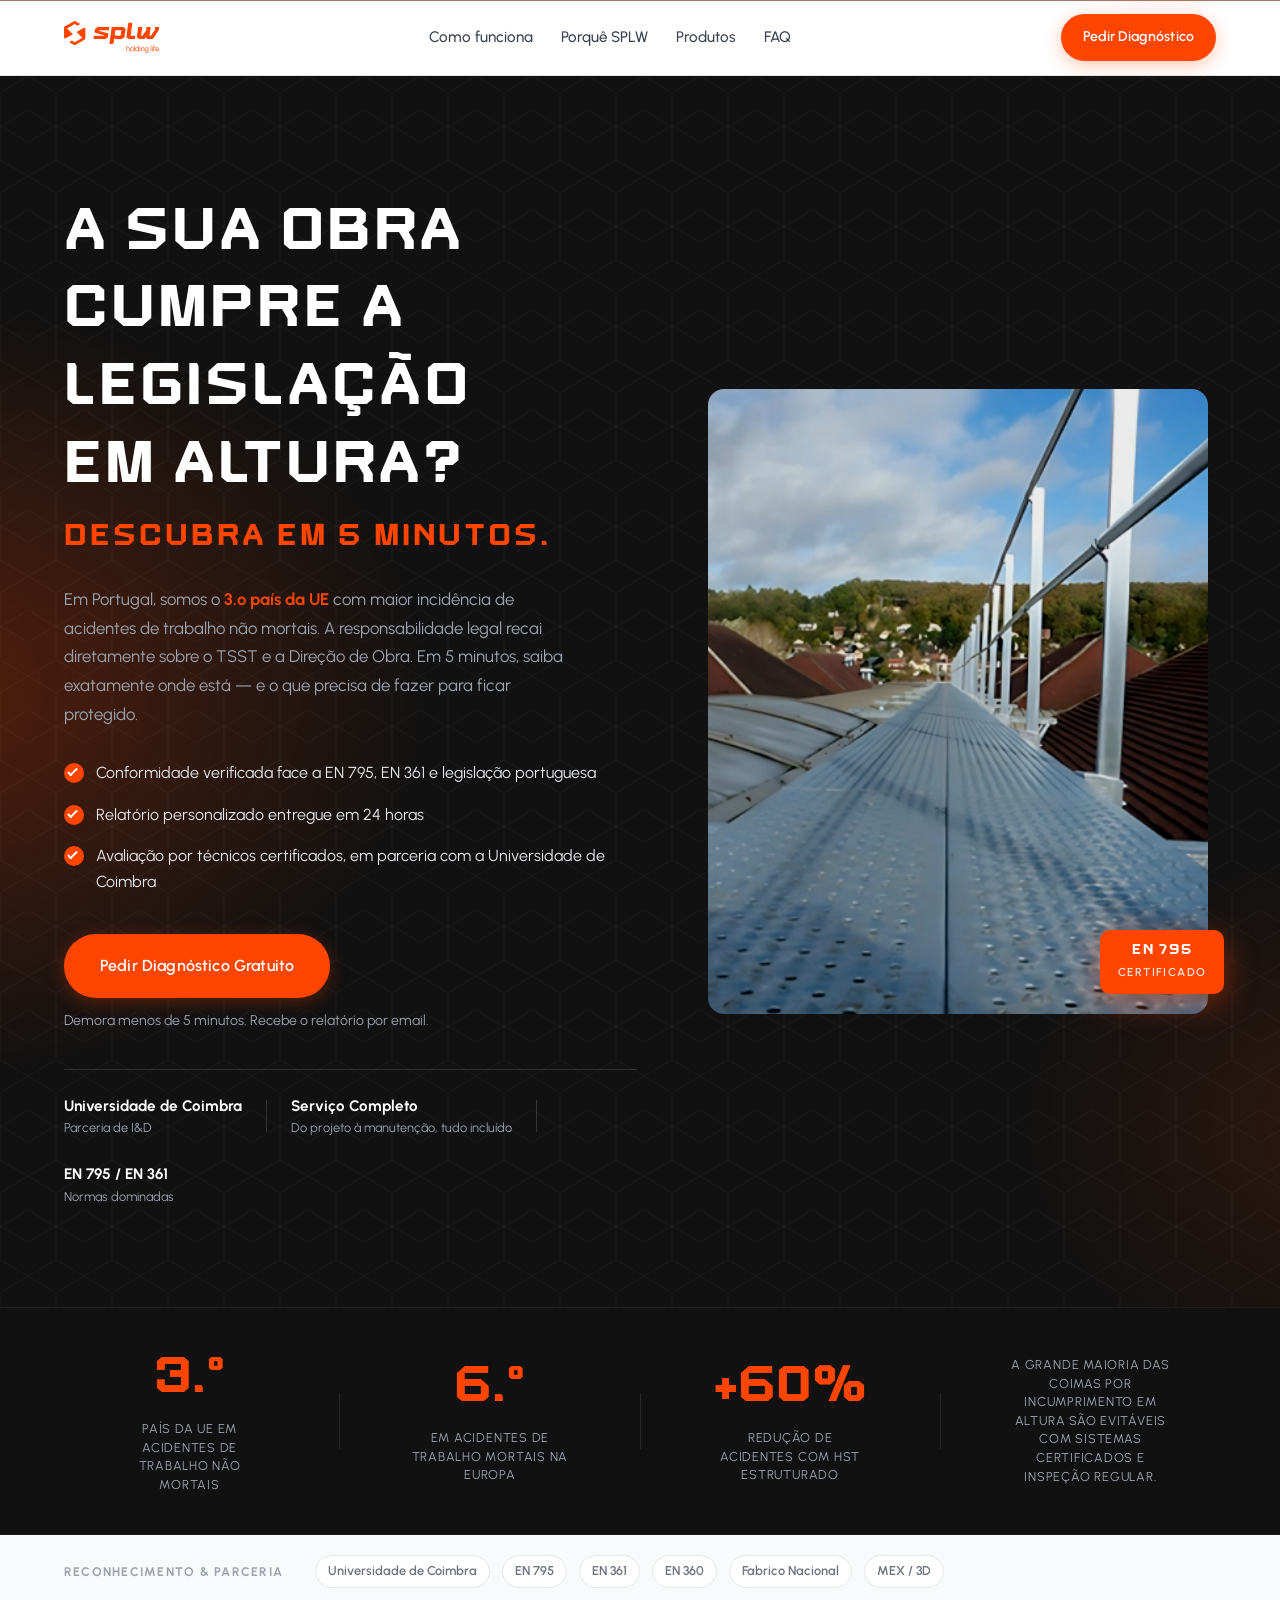
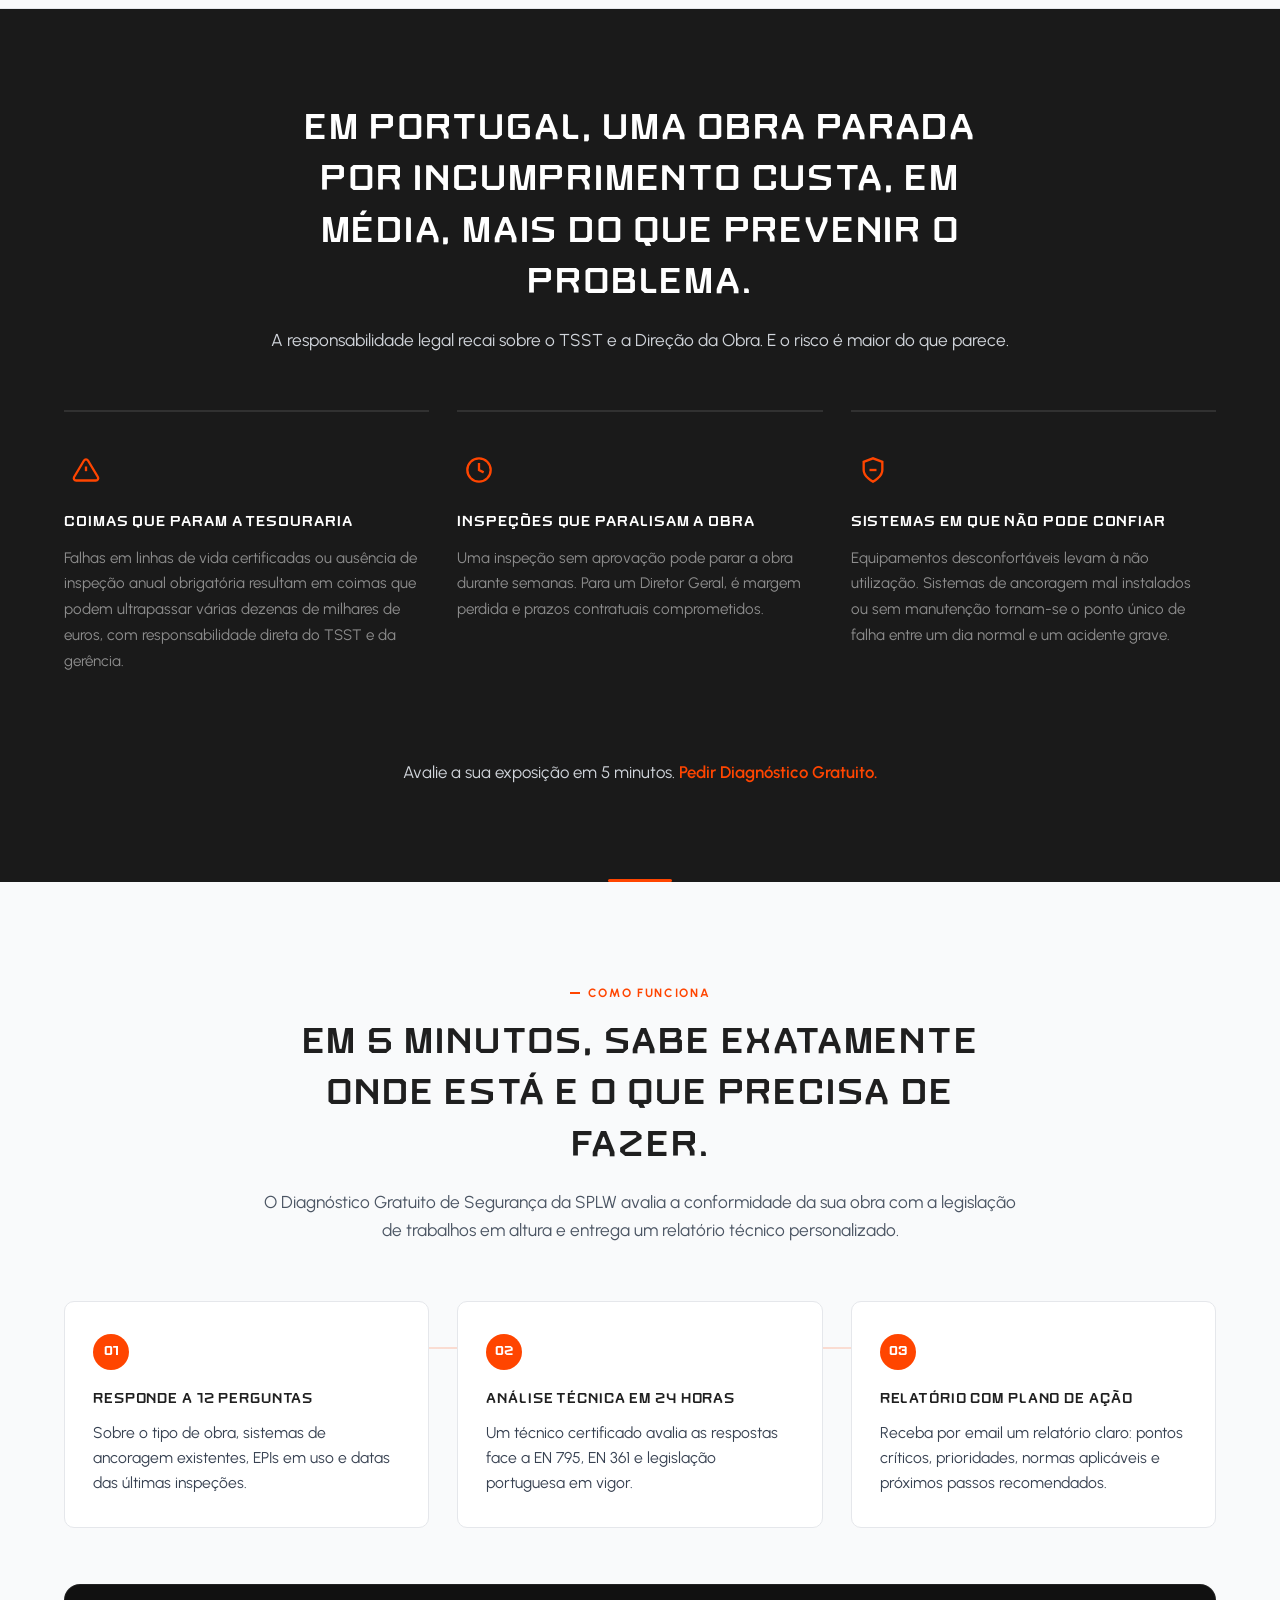
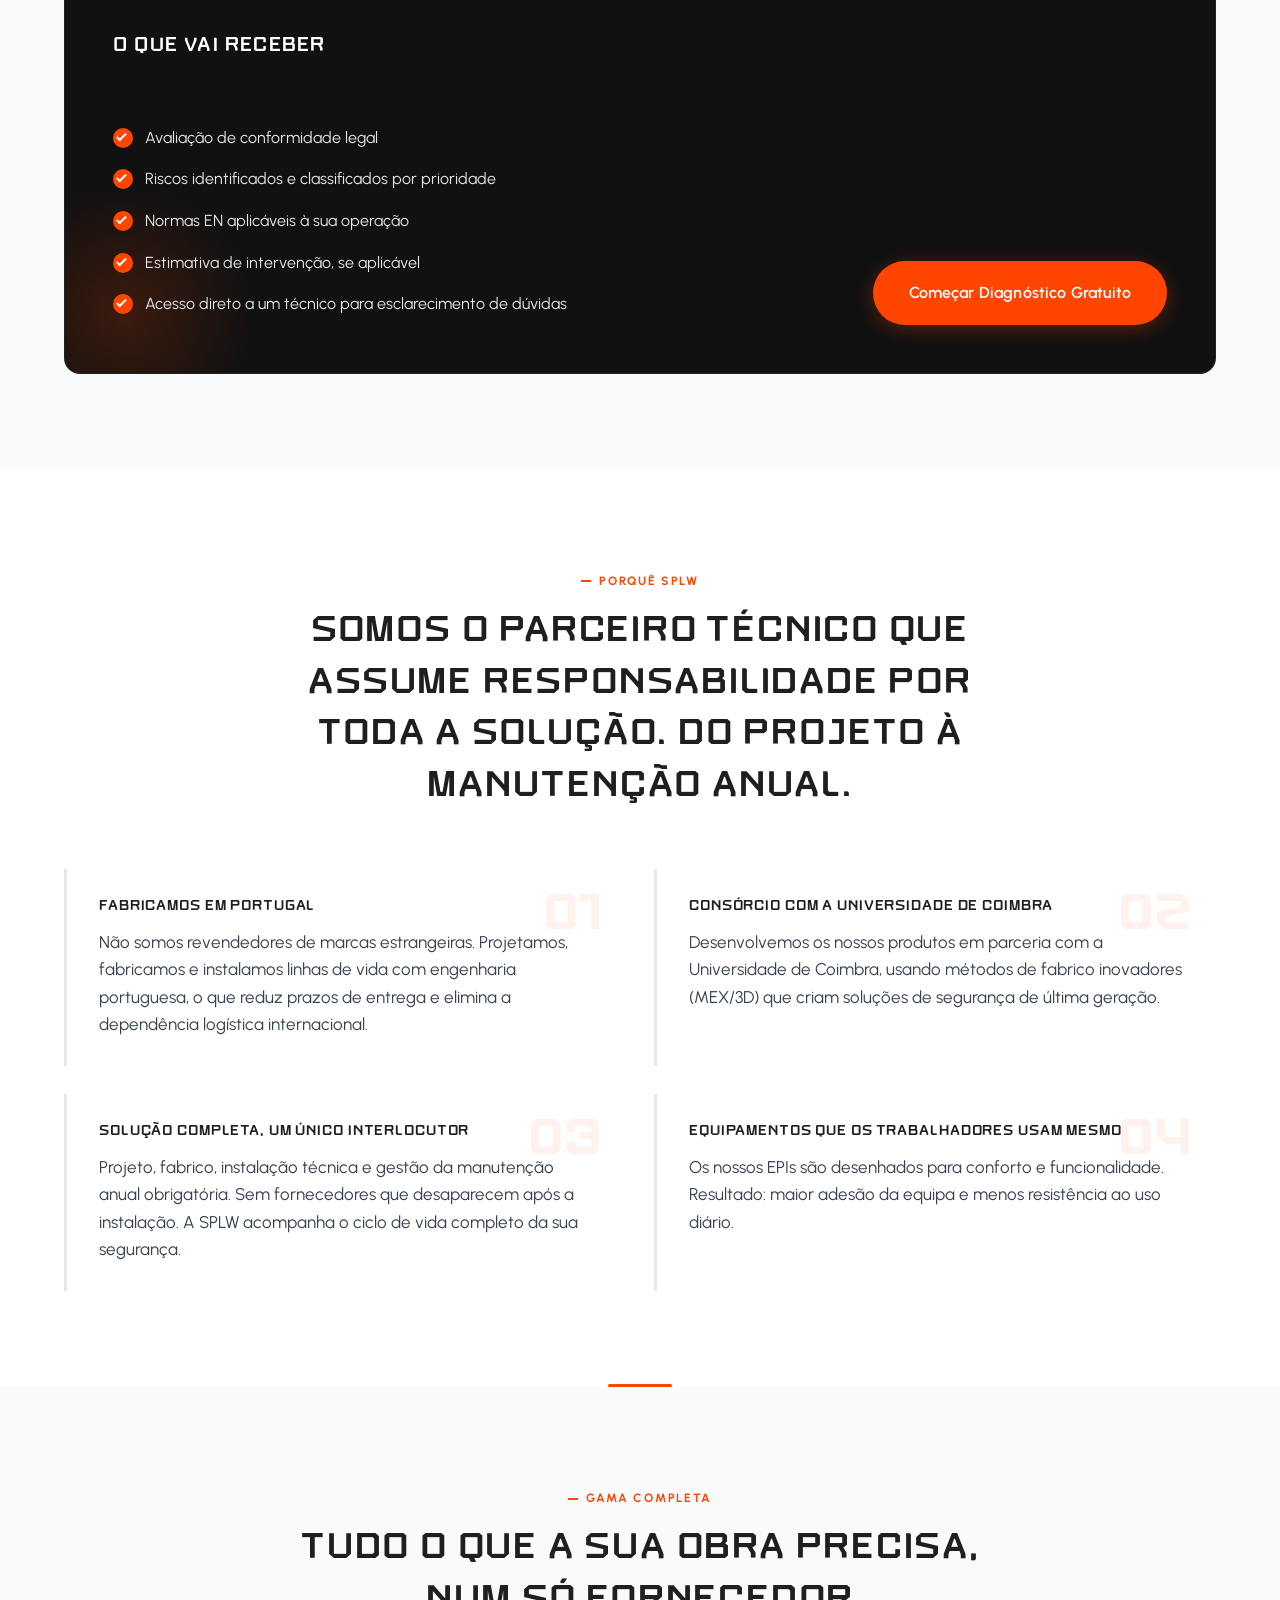
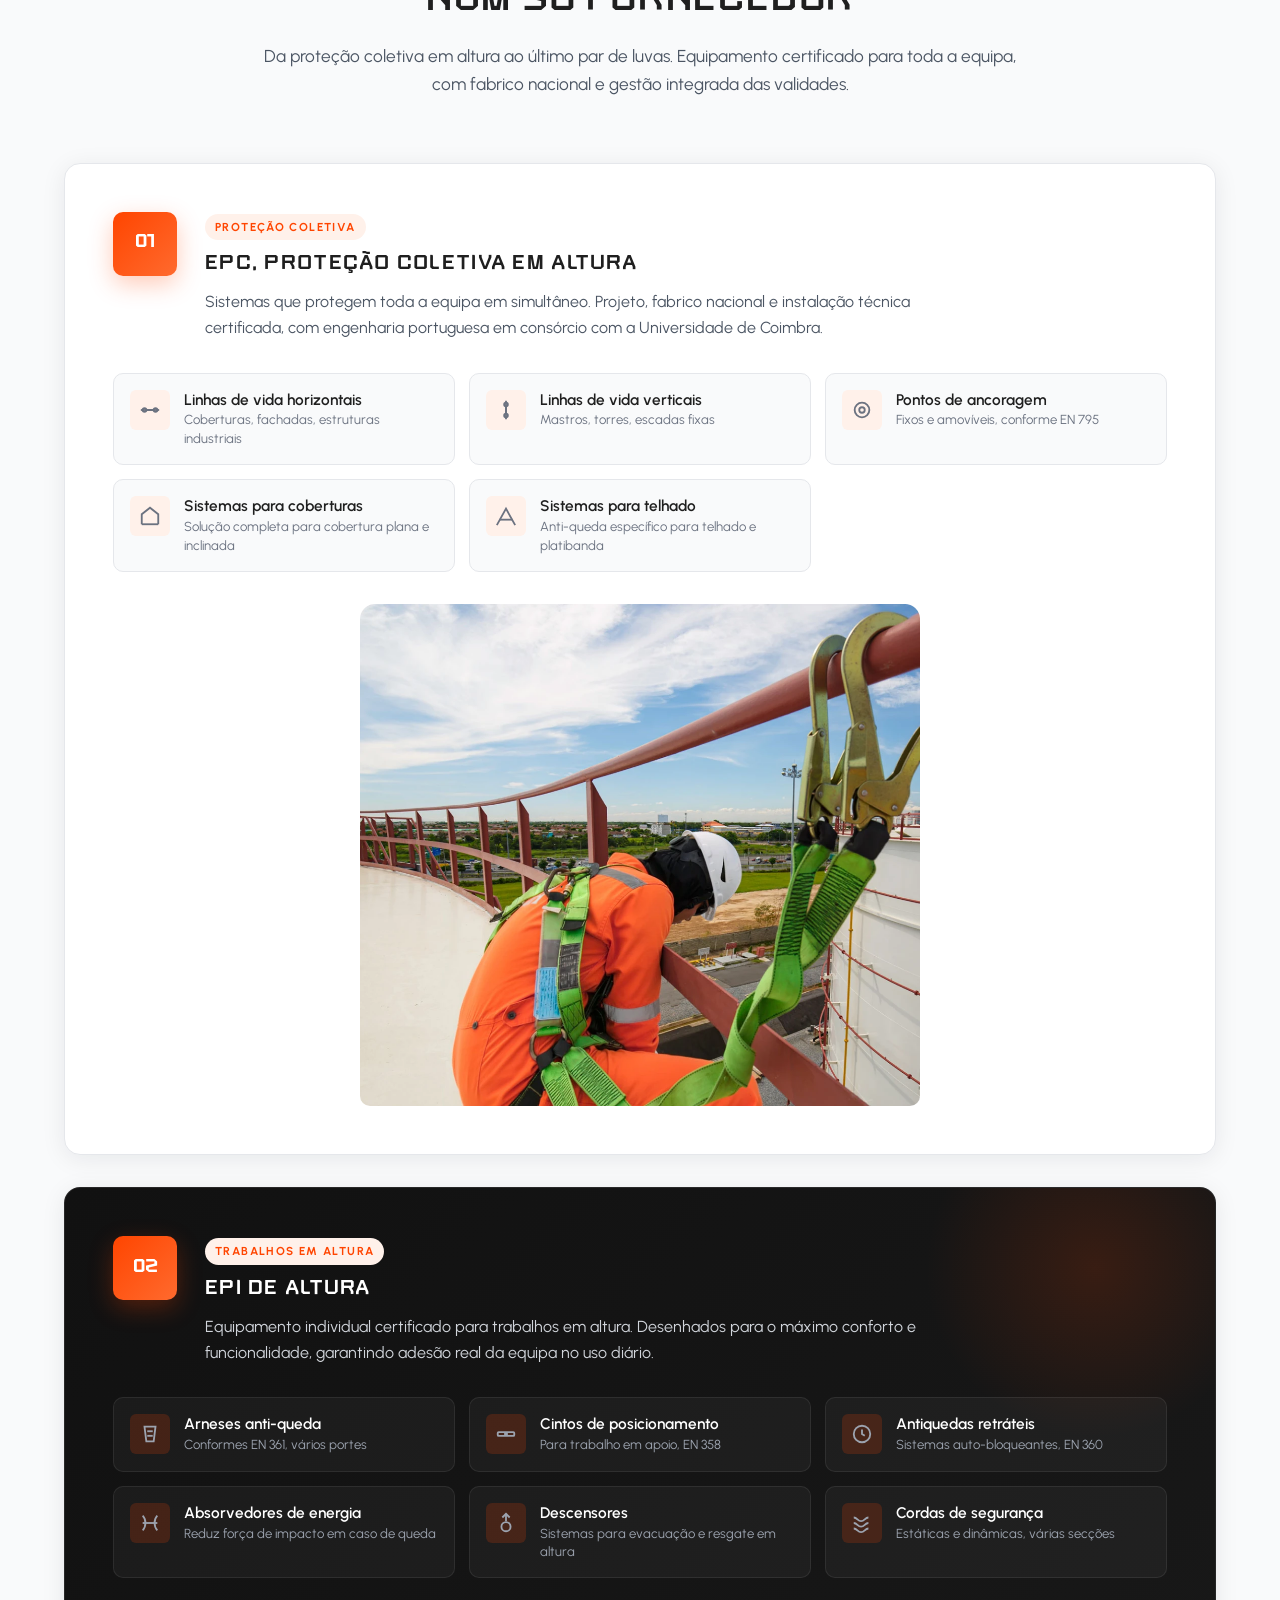
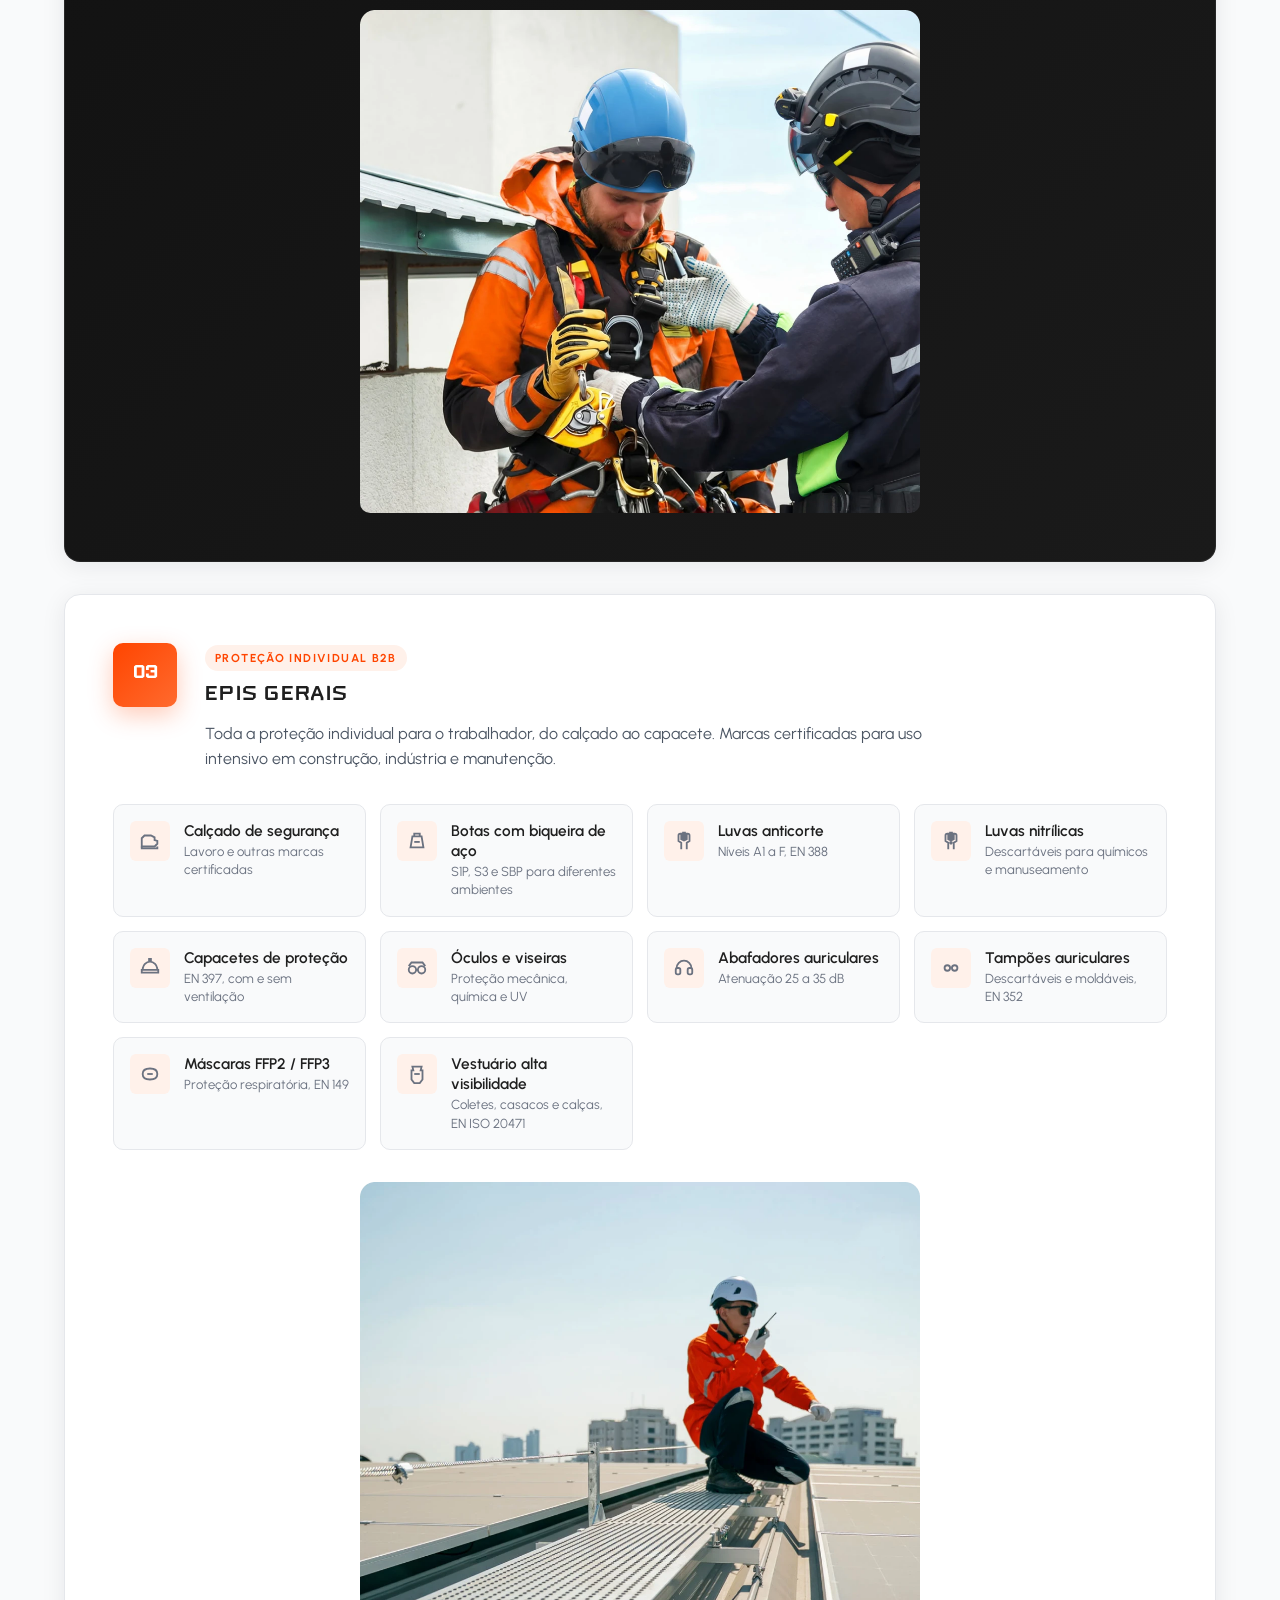
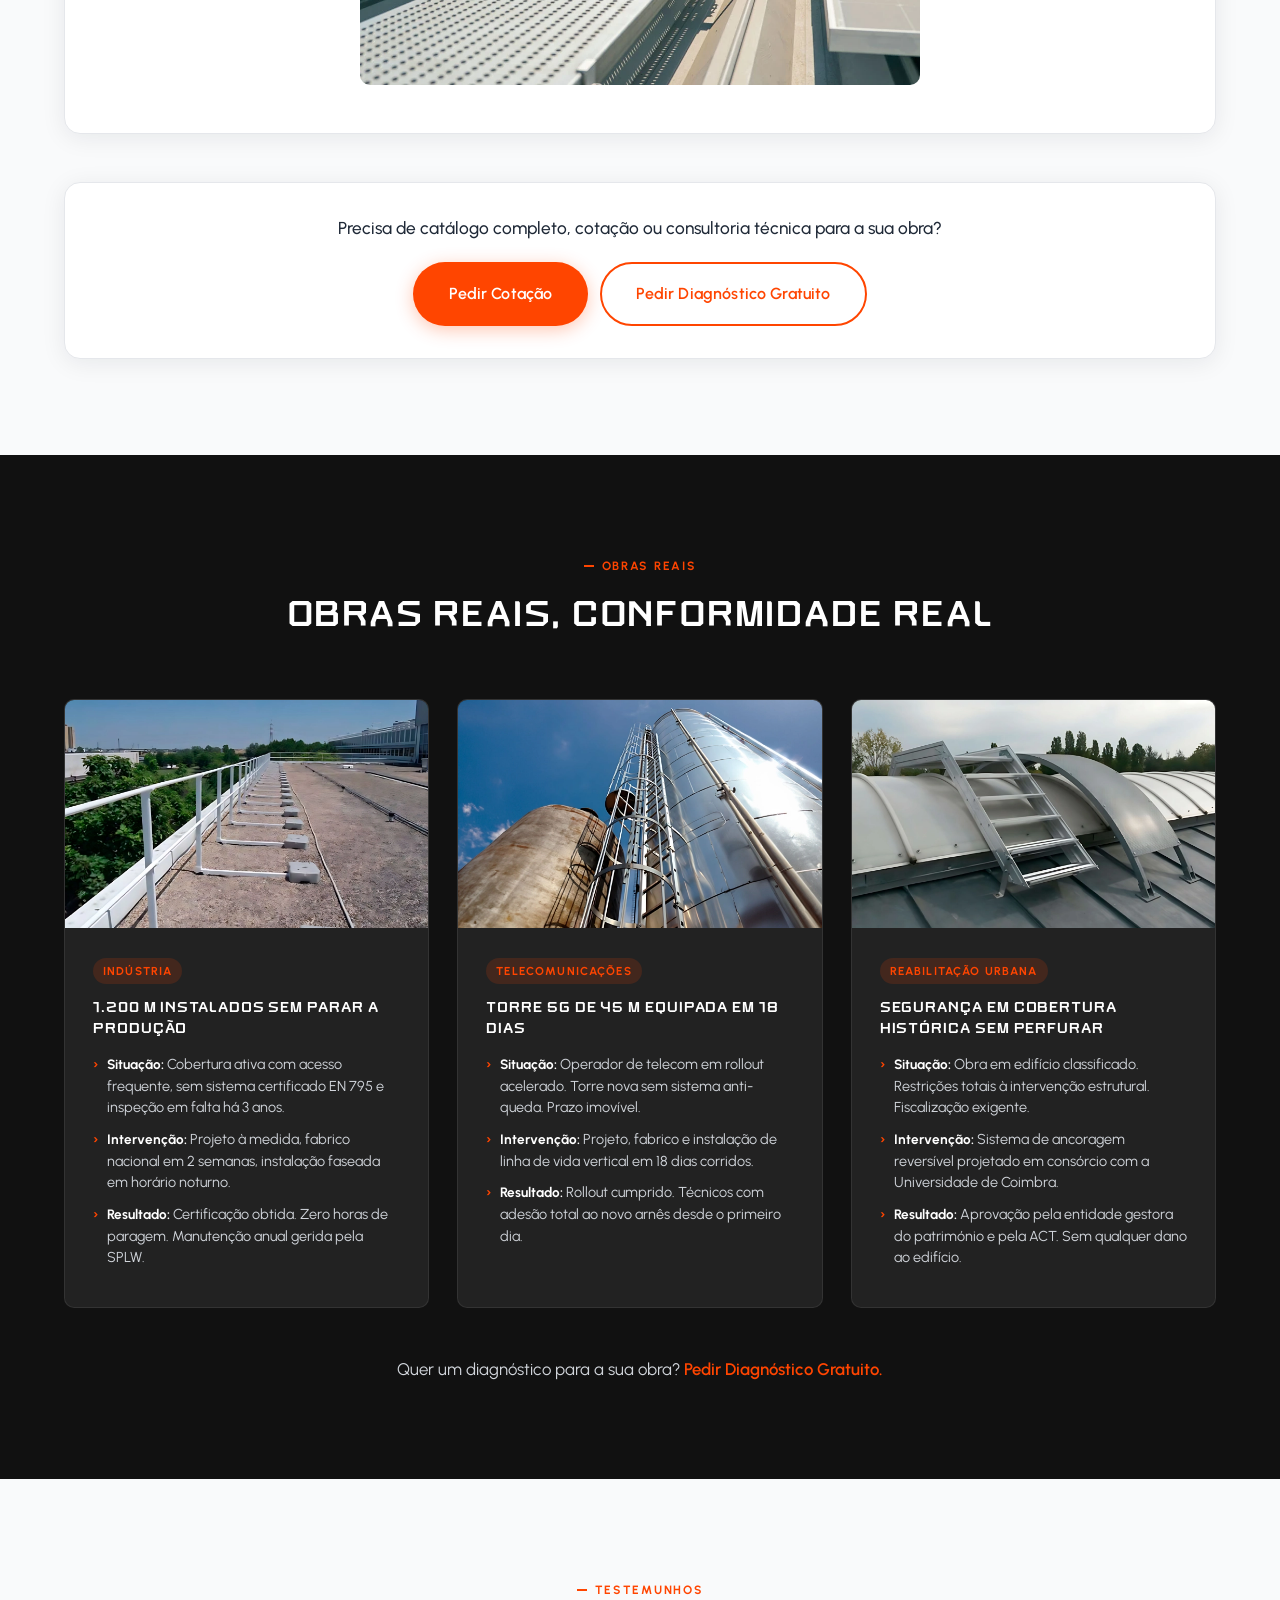
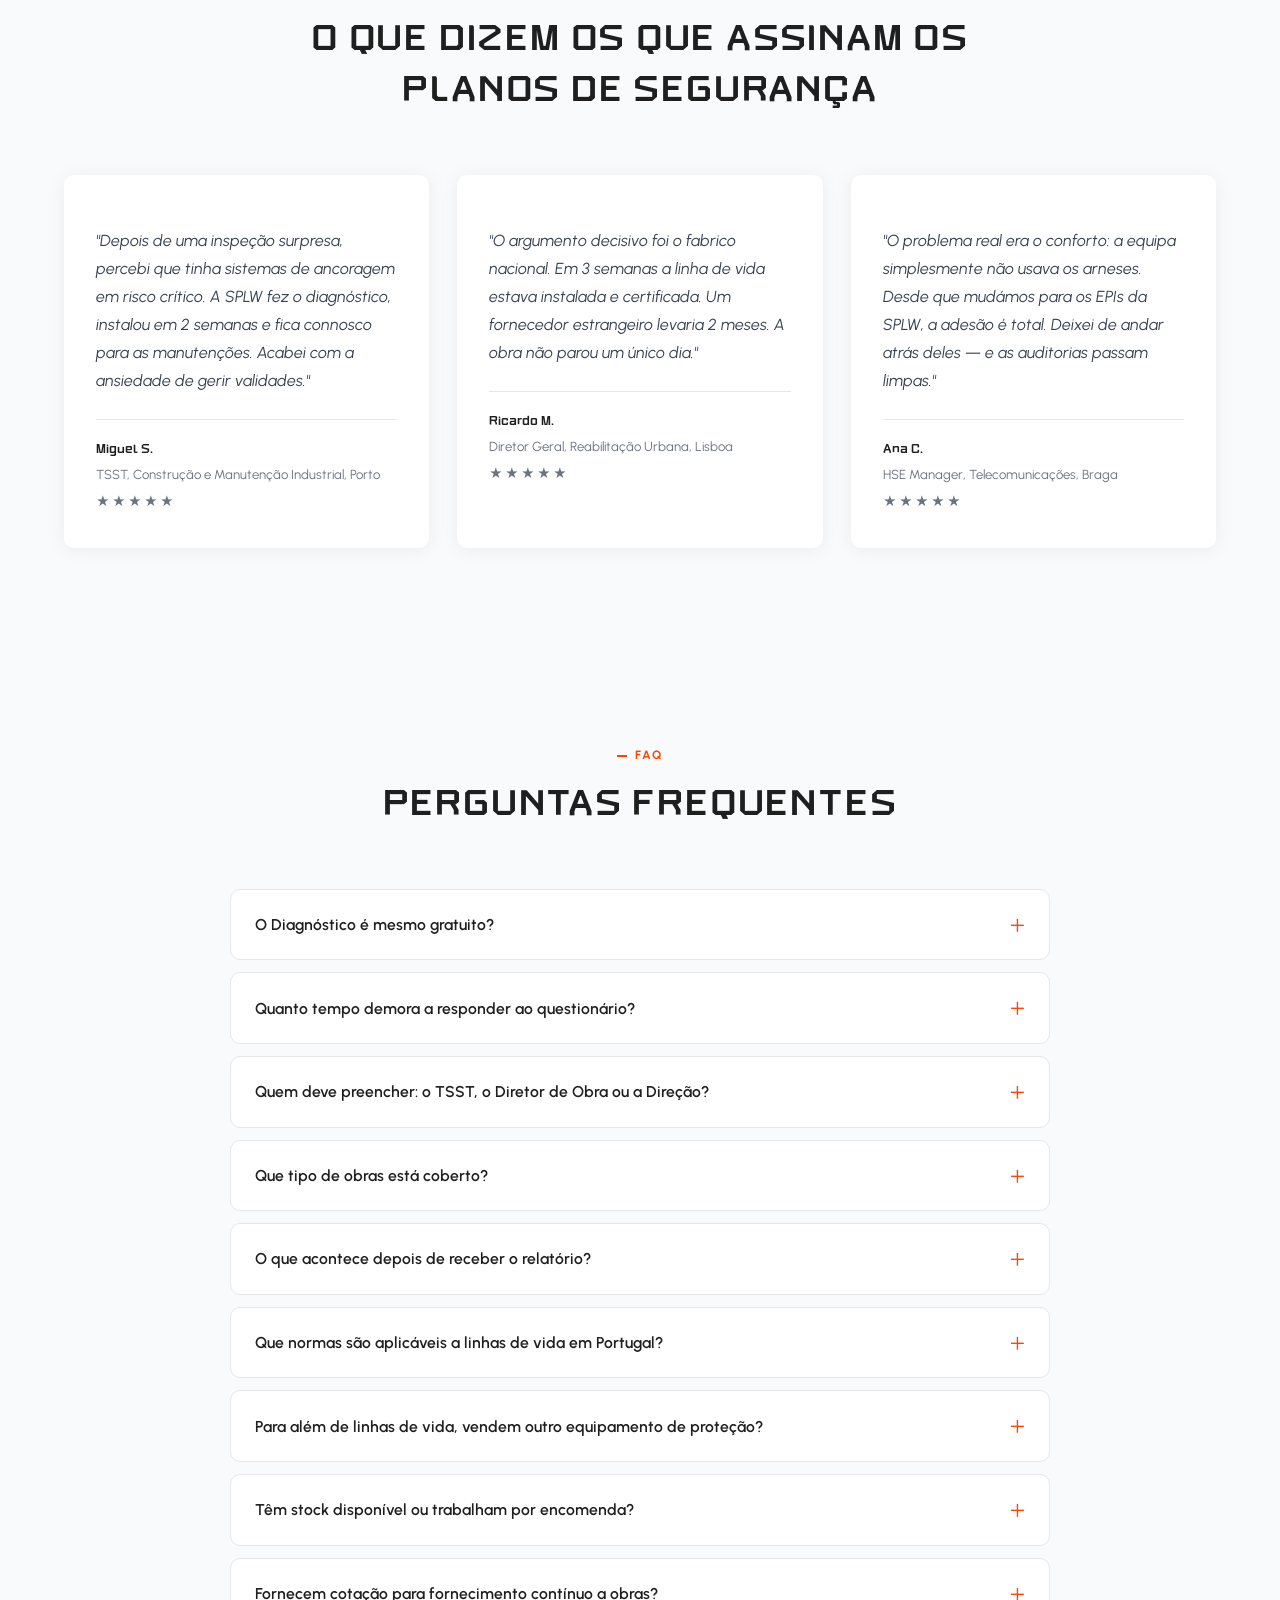
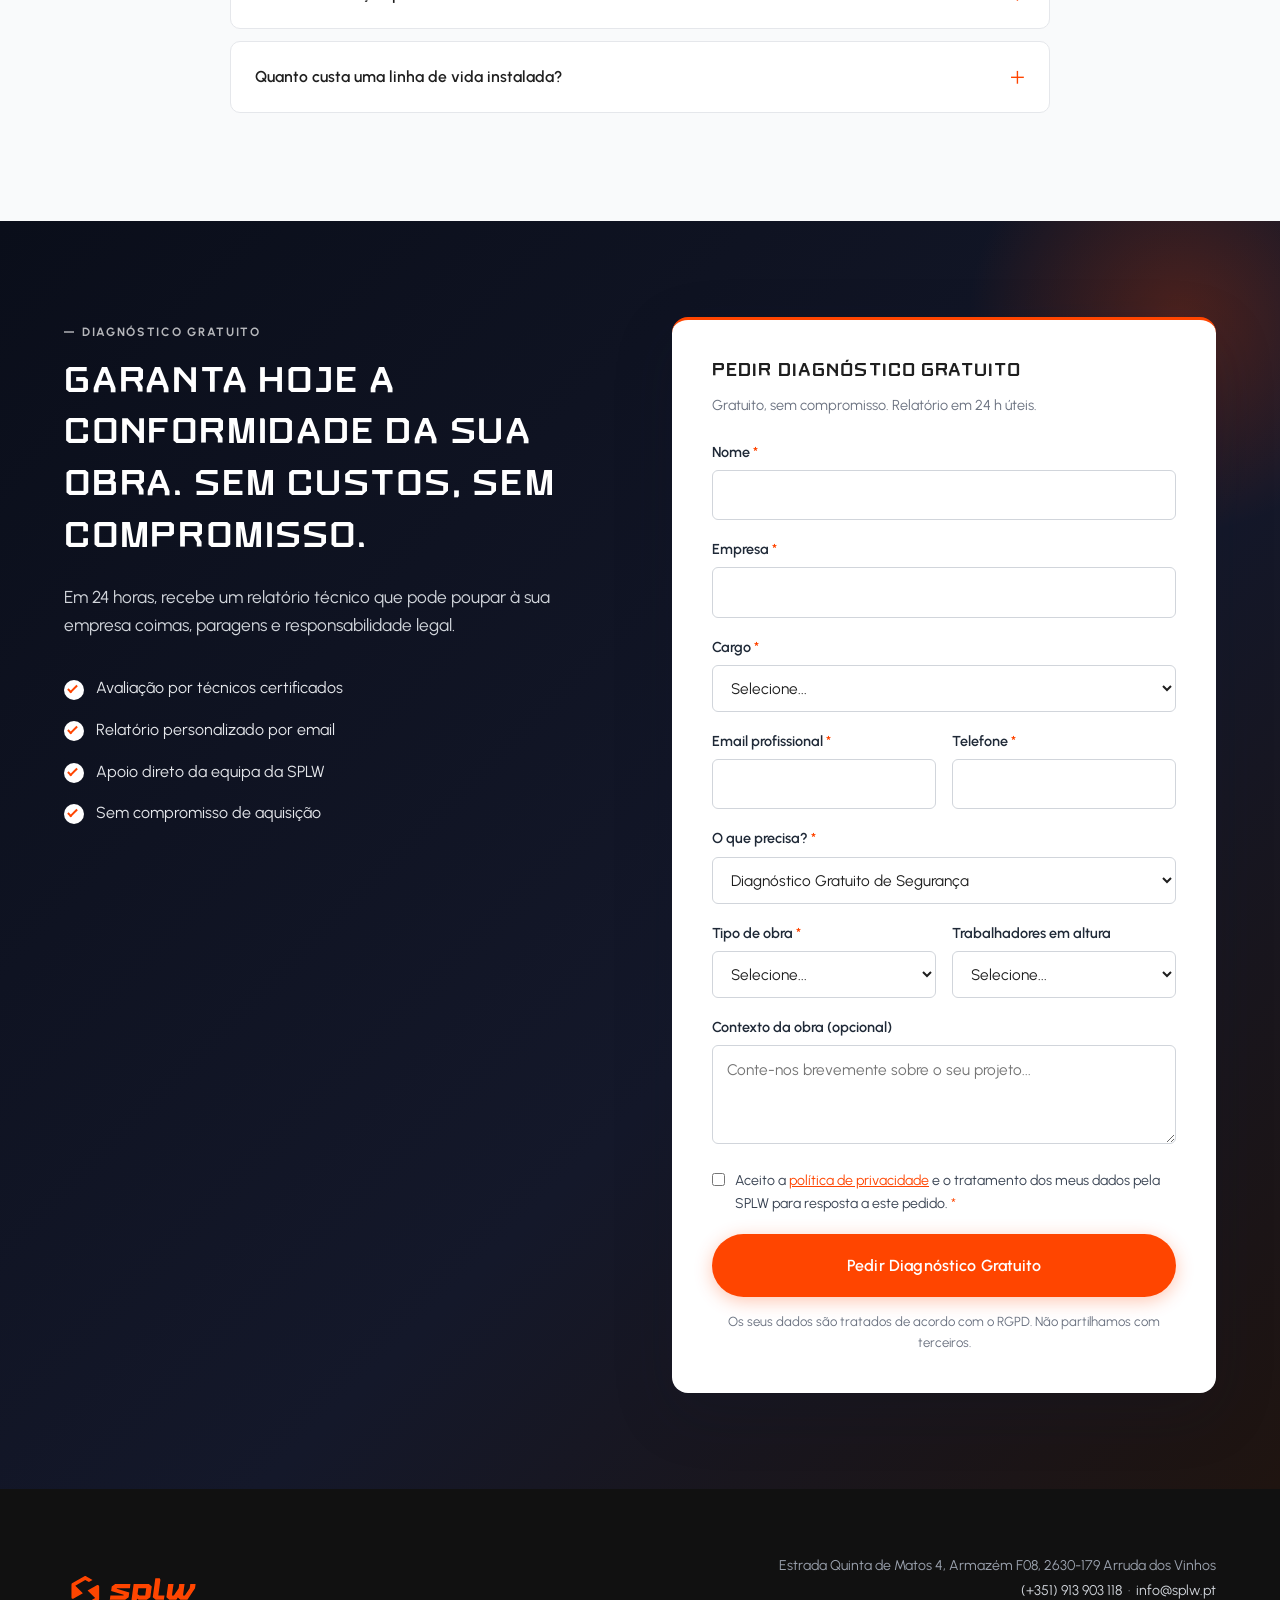
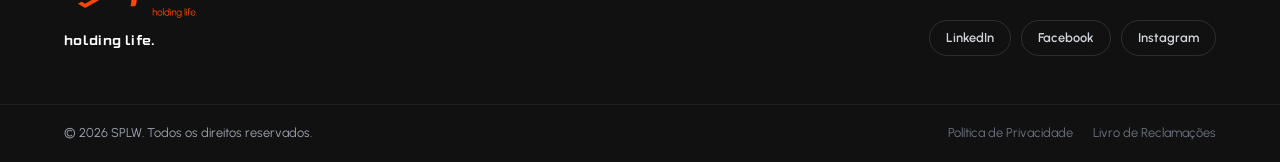
==== index.html @ b6cb0df7 "fix: content corrections and compliance updates - Remove "único fabricante nacional" claim (3 locati" ====
<!DOCTYPE html>
<html lang="pt-PT">
<head>
  <meta charset="UTF-8" />
  <meta name="viewport" content="width=device-width, initial-scale=1.0" />
  <meta name="theme-color" content="#FF4500" />
  <title>Diagnóstico Gratuito de Segurança em Altura | SPLW</title>
  <meta name="description" content="Diagnóstico online gratuito para verificar se a sua obra cumpre a legislação de segurança em trabalhos em altura. Relatório técnico em 24 horas. Em parceria com a Universidade de Coimbra." />
  <meta name="robots" content="index, follow" />

  <!-- Open Graph -->
  <meta property="og:type" content="website" />
  <meta property="og:title" content="Diagnóstico Gratuito de Segurança em Altura | SPLW" />
  <meta property="og:description" content="Em 5 minutos, saiba se a sua obra cumpre as normas EN 795. Relatório técnico personalizado em 24 horas." />
  <meta property="og:locale" content="pt_PT" />

  <link rel="icon" type="image/svg+xml" href="assets/images/splw-logo.svg" />
  <link rel="preconnect" href="https://fonts.googleapis.com" />
  <link rel="preconnect" href="https://fonts.gstatic.com" crossorigin />
  <link href="https://fonts.googleapis.com/css2?family=Inter:wght@400;500;600;700&family=Urbanist:wght@400;500;600;700&display=swap" rel="stylesheet" />
  <link rel="stylesheet" href="assets/css/styles.css" />

  <!-- Meta Pixel placeholder, substituir PIXEL_ID -->
  <!--
  <script>
    !function(f,b,e,v,n,t,s){if(f.fbq)return;n=f.fbq=function(){n.callMethod?n.callMethod.apply(n,arguments):n.queue.push(arguments)};
    if(!f._fbq)f._fbq=n;n.push=n;n.loaded=!0;n.version='2.0';n.queue=[];t=b.createElement(e);t.async=!0;
    t.src=v;s=b.getElementsByTagName(e)[0];s.parentNode.insertBefore(t,s)}(window,document,'script','https://connect.facebook.net/en_US/fbevents.js');
    fbq('init', 'PIXEL_ID'); fbq('track', 'PageView');
  </script>
  -->

  <!-- GA4 placeholder, substituir GA_MEASUREMENT_ID -->
  <!--
  <script async src="https://www.googletagmanager.com/gtag/js?id=GA_MEASUREMENT_ID"></script>
  <script>
    window.dataLayer = window.dataLayer || [];
    function gtag(){dataLayer.push(arguments);}
    gtag('js', new Date()); gtag('config', 'GA_MEASUREMENT_ID');
  </script>
  -->
</head>
<body>

  <!-- Sticky CTA Bar -->
  <div class="sticky-cta" id="stickyCta" aria-hidden="true">
    <div class="container sticky-cta__inner">
      <span class="sticky-cta__text">Diagnóstico Gratuito de Segurança, em 5 minutos</span>
      <a href="#formulario" class="btn btn--primary btn--sm" data-cta="sticky">Começar</a>
    </div>
  </div>

  <!-- Header -->
  <header class="header">
    <div class="container header__inner">
      <a href="https://splw.pt/" class="header__logo" aria-label="SPLW">
        <img src="assets/images/splw-logo.svg" alt="SPLW" width="120" height="36" />
      </a>
      <nav class="header__nav" aria-label="Principal">
        <a href="#solucao">Como funciona</a>
        <a href="#autoridade">Porquê SPLW</a>
        <a href="#produtos">Produtos</a>
        <a href="#faq">FAQ</a>
      </nav>
      <a href="#formulario" class="btn btn--primary btn--sm header__cta" data-cta="header">Pedir Diagnóstico</a>
    </div>
  </header>

  <!-- HERO -->
  <section class="hero" id="hero">
    <div class="hero__bg" aria-hidden="true"></div>
    <div class="container hero__grid">
      <div class="hero__copy">
        <h1 class="hero__title">A sua obra<br>cumpre a<br>legislação<br>em altura?<br><span class="text-primary hero__title-sub">Descubra em 5 minutos.</span></h1>
        <p class="hero__lead">
          Em Portugal, somos o <strong class="hero__lead-em">3.º país da UE</strong> com maior incidência de acidentes de trabalho não mortais.
          A responsabilidade legal recai diretamente sobre o TSST e a Direção de Obra.
          Em 5 minutos, saiba exatamente onde está — e o que precisa de fazer para ficar protegido.
        </p>
        <ul class="hero__bullets">
          <li><span class="check" aria-hidden="true"></span> Conformidade verificada face a EN 795, EN 361 e legislação portuguesa</li>
          <li><span class="check" aria-hidden="true"></span> Relatório personalizado entregue em 24 horas</li>
          <li><span class="check" aria-hidden="true"></span> Avaliação por técnicos certificados, em parceria com a Universidade de Coimbra</li>
        </ul>
        <div class="hero__actions">
          <a href="#formulario" class="btn btn--primary btn--lg" data-cta="hero">Pedir Diagnóstico Gratuito</a>
          <span class="hero__micro">Demora menos de 5 minutos. Recebe o relatório por email.</span>
        </div>
        <div class="hero__trust">
          <div class="trust-item"><strong>Universidade de Coimbra</strong><span>Parceria de I&amp;D</span></div>
          <div class="trust-divider" aria-hidden="true"></div>
          <div class="trust-item"><strong>Serviço Completo</strong><span>Do projeto à manutenção, tudo incluído</span></div>
          <div class="trust-divider" aria-hidden="true"></div>
          <div class="trust-item"><strong>EN 795 / EN 361</strong><span>Normas dominadas</span></div>
        </div>
      </div>

      <div class="hero__visual" aria-hidden="true">
        <div class="hero__photo-wrap">
          <img src="assets/images/hero-passadico.webp" alt="Passadiço de segurança em altura — SPLW" class="hero__photo" />
          <div class="hero__photo-badge">
            <span class="hero__photo-badge-num">EN 795</span>
            <span class="hero__photo-badge-label">Certificado</span>
          </div>
        </div>
      </div>
    </div>
  </section>

  <!-- STATS STRIP -->
  <section class="stats-strip" aria-label="Portugal em números">
    <div class="container stats-strip__grid">
      <div class="stat-item">
        <span class="stat-item__num">3.º</span>
        <span class="stat-item__label">país da UE em acidentes de trabalho não mortais</span>
      </div>
      <div class="stat-item__sep" aria-hidden="true"></div>
      <div class="stat-item">
        <span class="stat-item__num">6.º</span>
        <span class="stat-item__label">em acidentes de trabalho mortais na Europa</span>
      </div>
      <div class="stat-item__sep" aria-hidden="true"></div>
      <div class="stat-item">
        <span class="stat-item__num">+60%</span>
        <span class="stat-item__label">redução de acidentes com HST estruturado</span>
      </div>
      <div class="stat-item__sep" aria-hidden="true"></div>
      <div class="stat-item">
        <span class="stat-item__label">A grande maioria das coimas por incumprimento em altura são evitáveis com sistemas certificados e inspeção regular.</span>
      </div>
    </div>
  </section>

  <!-- TRUST STRIP -->
  <section class="trust-strip" aria-hidden="true">
    <div class="container trust-strip__inner">
      <span class="trust-strip__label">Reconhecimento &amp; parceria</span>
      <div class="trust-strip__logos">
        <span class="trust-logo">Universidade de Coimbra</span>
        <span class="trust-logo">EN 795</span>
        <span class="trust-logo">EN 361</span>
        <span class="trust-logo">EN 360</span>
        <span class="trust-logo">Fabrico Nacional</span>
        <span class="trust-logo">MEX / 3D</span>
      </div>
    </div>
  </section>

  <!-- PROBLEMA -->
  <section class="problema" id="problema">
    <div class="container">
      <header class="section-head section-head--light">
        <h2>Em Portugal, uma obra parada por incumprimento custa, em média, mais do que prevenir o problema.</h2>
        <p>A responsabilidade legal recai sobre o TSST e a Direção da Obra. E o risco é maior do que parece.</p>
      </header>
      <div class="cards-3">
        <article class="card-dark">
          <div class="card-dark__icon" aria-hidden="true">
            <svg viewBox="0 0 24 24" fill="none" stroke="currentColor" stroke-width="2"><path d="M12 9v4"/><path d="M12 17h.01"/><path d="M10.29 3.86 1.82 18a2 2 0 0 0 1.71 3h16.94a2 2 0 0 0 1.71-3L13.71 3.86a2 2 0 0 0-3.42 0Z"/></svg>
          </div>
          <h3>Coimas que param a tesouraria</h3>
          <p>Falhas em linhas de vida certificadas ou ausência de inspeção anual obrigatória resultam em coimas que podem ultrapassar várias dezenas de milhares de euros, com responsabilidade direta do TSST e da gerência.</p>
        </article>
        <article class="card-dark">
          <div class="card-dark__icon" aria-hidden="true">
            <svg viewBox="0 0 24 24" fill="none" stroke="currentColor" stroke-width="2"><circle cx="12" cy="12" r="10"/><polyline points="12 6 12 12 16 14"/></svg>
          </div>
          <h3>Inspeções que paralisam a obra</h3>
          <p>Uma inspeção sem aprovação pode parar a obra durante semanas. Para um Diretor Geral, é margem perdida e prazos contratuais comprometidos.</p>
        </article>
        <article class="card-dark">
          <div class="card-dark__icon" aria-hidden="true">
            <svg viewBox="0 0 24 24" fill="none" stroke="currentColor" stroke-width="2"><path d="M12 22s8-4 8-10V5l-8-3-8 3v7c0 6 8 10 8 10z"/><line x1="9" y1="12" x2="15" y2="12"/></svg>
          </div>
          <h3>Sistemas em que não pode confiar</h3>
          <p>Equipamentos desconfortáveis levam à não utilização. Sistemas de ancoragem mal instalados ou sem manutenção tornam-se o ponto único de falha entre um dia normal e um acidente grave.</p>
        </article>
      </div>
      <p class="problema__cta">
        Avalie a sua exposição em 5 minutos.
        <a href="#formulario" data-cta="problema">Pedir Diagnóstico Gratuito.</a>
      </p>
    </div>
  </section>

  <!-- SOLUÇÃO -->
  <section class="solucao" id="solucao">
    <div class="container">
      <header class="section-head">
        <span class="eyebrow">Como funciona</span>
        <h2>Em 5 minutos, sabe exatamente onde está e o que precisa de fazer.</h2>
        <p>O Diagnóstico Gratuito de Segurança da SPLW avalia a conformidade da sua obra com a legislação de trabalhos em altura e entrega um relatório técnico personalizado.</p>
      </header>

      <div class="steps">
        <article class="step">
          <span class="step__num">01</span>
          <h3>Responde a 12 perguntas</h3>
          <p>Sobre o tipo de obra, sistemas de ancoragem existentes, EPIs em uso e datas das últimas inspeções.</p>
        </article>
        <article class="step">
          <span class="step__num">02</span>
          <h3>Análise técnica em 24 horas</h3>
          <p>Um técnico certificado avalia as respostas face a EN 795, EN 361 e legislação portuguesa em vigor.</p>
        </article>
        <article class="step">
          <span class="step__num">03</span>
          <h3>Relatório com plano de ação</h3>
          <p>Receba por email um relatório claro: pontos críticos, prioridades, normas aplicáveis e próximos passos recomendados.</p>
        </article>
      </div>

      <aside class="receive-box" aria-label="O que vai receber">
        <h3>O que vai receber</h3>
        <ul>
          <li><span class="check" aria-hidden="true"></span> Avaliação de conformidade legal</li>
          <li><span class="check" aria-hidden="true"></span> Riscos identificados e classificados por prioridade</li>
          <li><span class="check" aria-hidden="true"></span> Normas EN aplicáveis à sua operação</li>
          <li><span class="check" aria-hidden="true"></span> Estimativa de intervenção, se aplicável</li>
          <li><span class="check" aria-hidden="true"></span> Acesso direto a um técnico para esclarecimento de dúvidas</li>
        </ul>
        <a href="#formulario" class="btn btn--primary btn--lg" data-cta="solucao">Começar Diagnóstico Gratuito</a>
      </aside>
    </div>
  </section>

  <!-- AUTORIDADE -->
  <section class="autoridade" id="autoridade">
    <div class="container">
      <header class="section-head">
        <span class="eyebrow">Porquê SPLW</span>
        <h2>Somos o parceiro técnico que assume responsabilidade por toda a solução. Do projeto à manutenção anual.</h2>
      </header>

      <div class="pillars">
        <article class="pillar">
          <div class="pillar__num">01</div>
          <h3>Fabricamos em Portugal</h3>
          <p>Não somos revendedores de marcas estrangeiras. Projetamos, fabricamos e instalamos linhas de vida com engenharia portuguesa, o que reduz prazos de entrega e elimina a dependência logística internacional.</p>
        </article>
        <article class="pillar">
          <div class="pillar__num">02</div>
          <h3>Consórcio com a Universidade de Coimbra</h3>
          <p>Desenvolvemos os nossos produtos em parceria com a Universidade de Coimbra, usando métodos de fabrico inovadores (MEX/3D) que criam soluções de segurança de última geração.</p>
        </article>
        <article class="pillar">
          <div class="pillar__num">03</div>
          <h3>Solução completa, um único interlocutor</h3>
          <p>Projeto, fabrico, instalação técnica e gestão da manutenção anual obrigatória. Sem fornecedores que desaparecem após a instalação. A SPLW acompanha o ciclo de vida completo da sua segurança.</p>
        </article>
        <article class="pillar">
          <div class="pillar__num">04</div>
          <h3>Equipamentos que os trabalhadores usam mesmo</h3>
          <p>Os nossos EPIs são desenhados para conforto e funcionalidade. Resultado: maior adesão da equipa e menos resistência ao uso diário.</p>
        </article>
      </div>
    </div>
  </section>

  <!-- PRODUTOS -->
  <section class="produtos" id="produtos">
    <div class="container">
      <header class="section-head">
        <span class="eyebrow">Gama completa</span>
        <h2>Tudo o que a sua obra precisa, num só fornecedor</h2>
        <p>Da proteção coletiva em altura ao último par de luvas. Equipamento certificado para toda a equipa, com fabrico nacional e gestão integrada das validades.</p>
      </header>

      <!-- Categoria 1: EPC -->
      <article class="prod-cat">
        <div class="prod-cat__head">
          <div class="prod-cat__badge">01</div>
          <div class="prod-cat__title">
            <span class="prod-cat__tag">Proteção Coletiva</span>
            <h3>EPC, Proteção Coletiva em Altura</h3>
            <p>Sistemas que protegem toda a equipa em simultâneo. Projeto, fabrico nacional e instalação técnica certificada, com engenharia portuguesa em consórcio com a Universidade de Coimbra.</p>
          </div>
        </div>
        <ul class="prod-grid">
          <li class="prod-item">
            <span class="prod-item__icon" aria-hidden="true">
              <svg viewBox="0 0 24 24" fill="none" stroke="currentColor" stroke-width="2"><path d="M2 12h20"/><circle cx="6" cy="12" r="2"/><circle cx="18" cy="12" r="2"/><path d="M8 12h8"/></svg>
            </span>
            <div>
              <strong>Linhas de vida horizontais</strong>
              <span>Coberturas, fachadas, estruturas industriais</span>
            </div>
          </li>
          <li class="prod-item">
            <span class="prod-item__icon" aria-hidden="true">
              <svg viewBox="0 0 24 24" fill="none" stroke="currentColor" stroke-width="2"><path d="M12 2v20"/><circle cx="12" cy="6" r="2"/><circle cx="12" cy="18" r="2"/><path d="M12 8v8"/></svg>
            </span>
            <div>
              <strong>Linhas de vida verticais</strong>
              <span>Mastros, torres, escadas fixas</span>
            </div>
          </li>
          <li class="prod-item">
            <span class="prod-item__icon" aria-hidden="true">
              <svg viewBox="0 0 24 24" fill="none" stroke="currentColor" stroke-width="2"><circle cx="12" cy="12" r="8"/><circle cx="12" cy="12" r="3"/></svg>
            </span>
            <div>
              <strong>Pontos de ancoragem</strong>
              <span>Fixos e amovíveis, conforme EN 795</span>
            </div>
          </li>
          <li class="prod-item">
            <span class="prod-item__icon" aria-hidden="true">
              <svg viewBox="0 0 24 24" fill="none" stroke="currentColor" stroke-width="2"><path d="M3 21V10l9-7 9 7v11"/><path d="M3 21h18"/></svg>
            </span>
            <div>
              <strong>Sistemas para coberturas</strong>
              <span>Solução completa para cobertura plana e inclinada</span>
            </div>
          </li>
          <li class="prod-item">
            <span class="prod-item__icon" aria-hidden="true">
              <svg viewBox="0 0 24 24" fill="none" stroke="currentColor" stroke-width="2"><path d="M2 22 12 4l10 18"/><path d="M5 16h14"/></svg>
            </span>
            <div>
              <strong>Sistemas para telhado</strong>
              <span>Anti-queda específico para telhado e platibanda</span>
            </div>
          </li>
        </ul>
        <div class="prod-cat__banner">
          <img src="assets/images/produto-epc.webp" alt="Linha de vida SPLW instalada em cobertura" loading="lazy" />
        </div>
      </article>

      <!-- Categoria 2: EPI Altura -->
      <article class="prod-cat prod-cat--alt">
        <div class="prod-cat__head">
          <div class="prod-cat__badge">02</div>
          <div class="prod-cat__title">
            <span class="prod-cat__tag">Trabalhos em Altura</span>
            <h3>EPI de Altura</h3>
            <p>Equipamento individual certificado para trabalhos em altura. Desenhados para o máximo conforto e funcionalidade, garantindo adesão real da equipa no uso diário.</p>
          </div>
        </div>
        <ul class="prod-grid">
          <li class="prod-item">
            <span class="prod-item__icon" aria-hidden="true">
              <svg viewBox="0 0 24 24" fill="none" stroke="currentColor" stroke-width="2"><path d="M6 4h12l-2 16H8L6 4z"/><path d="M9 9h6"/><path d="M9 14h6"/></svg>
            </span>
            <div>
              <strong>Arneses anti-queda</strong>
              <span>Conformes EN 361, vários portes</span>
            </div>
          </li>
          <li class="prod-item">
            <span class="prod-item__icon" aria-hidden="true">
              <svg viewBox="0 0 24 24" fill="none" stroke="currentColor" stroke-width="2"><rect x="3" y="10" width="18" height="4" rx="1"/><circle cx="12" cy="12" r="1.2" fill="currentColor"/></svg>
            </span>
            <div>
              <strong>Cintos de posicionamento</strong>
              <span>Para trabalho em apoio, EN 358</span>
            </div>
          </li>
          <li class="prod-item">
            <span class="prod-item__icon" aria-hidden="true">
              <svg viewBox="0 0 24 24" fill="none" stroke="currentColor" stroke-width="2"><circle cx="12" cy="12" r="9"/><path d="M12 7v5l3 2"/></svg>
            </span>
            <div>
              <strong>Antiquedas retráteis</strong>
              <span>Sistemas auto-bloqueantes, EN 360</span>
            </div>
          </li>
          <li class="prod-item">
            <span class="prod-item__icon" aria-hidden="true">
              <svg viewBox="0 0 24 24" fill="none" stroke="currentColor" stroke-width="2"><path d="M4 4c4 4 4 12 0 16"/><path d="M20 4c-4 4-4 12 0 16"/><path d="M4 12h16"/></svg>
            </span>
            <div>
              <strong>Absorvedores de energia</strong>
              <span>Reduz força de impacto em caso de queda</span>
            </div>
          </li>
          <li class="prod-item">
            <span class="prod-item__icon" aria-hidden="true">
              <svg viewBox="0 0 24 24" fill="none" stroke="currentColor" stroke-width="2"><path d="M12 2v8"/><path d="M8 6l4-4 4 4"/><circle cx="12" cy="16" r="5"/></svg>
            </span>
            <div>
              <strong>Descensores</strong>
              <span>Sistemas para evacuação e resgate em altura</span>
            </div>
          </li>
          <li class="prod-item">
            <span class="prod-item__icon" aria-hidden="true">
              <svg viewBox="0 0 24 24" fill="none" stroke="currentColor" stroke-width="2"><path d="M3 6c4 0 4 4 8 4s4-4 8-4"/><path d="M3 12c4 0 4 4 8 4s4-4 8-4"/><path d="M3 18c4 0 4 4 8 4s4-4 8-4"/></svg>
            </span>
            <div>
              <strong>Cordas de segurança</strong>
              <span>Estáticas e dinâmicas, várias secções</span>
            </div>
          </li>
        </ul>
        <div class="prod-cat__banner">
          <img src="assets/images/produto-epi.webp" alt="EPIs de altura SPLW — arneses, cordas, antiquedas" loading="lazy" />
        </div>
      </article>

      <!-- Categoria 3: EPIs Gerais -->
      <article class="prod-cat">
        <div class="prod-cat__head">
          <div class="prod-cat__badge">03</div>
          <div class="prod-cat__title">
            <span class="prod-cat__tag">Proteção Individual B2B</span>
            <h3>EPIs Gerais</h3>
            <p>Toda a proteção individual para o trabalhador, do calçado ao capacete. Marcas certificadas para uso intensivo em construção, indústria e manutenção.</p>
          </div>
        </div>
        <ul class="prod-grid prod-grid--dense">
          <li class="prod-item">
            <span class="prod-item__icon" aria-hidden="true">
              <svg viewBox="0 0 24 24" fill="none" stroke="currentColor" stroke-width="2"><path d="M3 18h14l3-3v-3l-3-1V8l-4-2H6L3 9v9z"/><path d="M3 18v2h17v-2"/></svg>
            </span>
            <div>
              <strong>Calçado de segurança</strong>
              <span>Lavoro e outras marcas certificadas</span>
            </div>
          </li>
          <li class="prod-item">
            <span class="prod-item__icon" aria-hidden="true">
              <svg viewBox="0 0 24 24" fill="none" stroke="currentColor" stroke-width="2"><path d="M5 19h14l-2-12H7L5 19z"/><path d="M9 7V4h6v3"/><path d="M9 13h6"/></svg>
            </span>
            <div>
              <strong>Botas com biqueira de aço</strong>
              <span>S1P, S3 e SBP para diferentes ambientes</span>
            </div>
          </li>
          <li class="prod-item">
            <span class="prod-item__icon" aria-hidden="true">
              <svg viewBox="0 0 24 24" fill="none" stroke="currentColor" stroke-width="2"><path d="M9 21v-7l-3-2V6a2 2 0 0 1 2-2h1v6l2 1V3h2v8l2-1V4h1a2 2 0 0 1 2 2v6l-3 2v7"/></svg>
            </span>
            <div>
              <strong>Luvas anticorte</strong>
              <span>Níveis A1 a F, EN 388</span>
            </div>
          </li>
          <li class="prod-item">
            <span class="prod-item__icon" aria-hidden="true">
              <svg viewBox="0 0 24 24" fill="none" stroke="currentColor" stroke-width="2"><path d="M9 21v-7l-3-2V6a2 2 0 0 1 2-2h1v6l2 1V3h2v8l2-1V4h1a2 2 0 0 1 2 2v6l-3 2v7"/><circle cx="12" cy="14" r="1" fill="currentColor"/></svg>
            </span>
            <div>
              <strong>Luvas nitrílicas</strong>
              <span>Descartáveis para químicos e manuseamento</span>
            </div>
          </li>
          <li class="prod-item">
            <span class="prod-item__icon" aria-hidden="true">
              <svg viewBox="0 0 24 24" fill="none" stroke="currentColor" stroke-width="2"><path d="M4 14c0-5 4-9 8-9s8 4 8 9"/><path d="M3 14h18v3H3z"/><path d="M11 5V2h2v3"/></svg>
            </span>
            <div>
              <strong>Capacetes de proteção</strong>
              <span>EN 397, com e sem ventilação</span>
            </div>
          </li>
          <li class="prod-item">
            <span class="prod-item__icon" aria-hidden="true">
              <svg viewBox="0 0 24 24" fill="none" stroke="currentColor" stroke-width="2"><circle cx="7" cy="14" r="4"/><circle cx="17" cy="14" r="4"/><path d="M11 14h2"/><path d="M3 10l3-4h12l3 4"/></svg>
            </span>
            <div>
              <strong>Óculos e viseiras</strong>
              <span>Proteção mecânica, química e UV</span>
            </div>
          </li>
          <li class="prod-item">
            <span class="prod-item__icon" aria-hidden="true">
              <svg viewBox="0 0 24 24" fill="none" stroke="currentColor" stroke-width="2"><path d="M4 12a8 8 0 0 1 16 0"/><rect x="3" y="12" width="5" height="7" rx="2"/><rect x="16" y="12" width="5" height="7" rx="2"/></svg>
            </span>
            <div>
              <strong>Abafadores auriculares</strong>
              <span>Atenuação 25 a 35 dB</span>
            </div>
          </li>
          <li class="prod-item">
            <span class="prod-item__icon" aria-hidden="true">
              <svg viewBox="0 0 24 24" fill="none" stroke="currentColor" stroke-width="2"><circle cx="8" cy="12" r="3"/><circle cx="16" cy="12" r="3"/></svg>
            </span>
            <div>
              <strong>Tampões auriculares</strong>
              <span>Descartáveis e moldáveis, EN 352</span>
            </div>
          </li>
          <li class="prod-item">
            <span class="prod-item__icon" aria-hidden="true">
              <svg viewBox="0 0 24 24" fill="none" stroke="currentColor" stroke-width="2"><path d="M4 12c0-3 2-6 8-6s8 3 8 6-2 6-8 6-8-3-8-6z"/><path d="M9 12h6"/></svg>
            </span>
            <div>
              <strong>Máscaras FFP2 / FFP3</strong>
              <span>Proteção respiratória, EN 149</span>
            </div>
          </li>
          <li class="prod-item">
            <span class="prod-item__icon" aria-hidden="true">
              <svg viewBox="0 0 24 24" fill="none" stroke="currentColor" stroke-width="2"><path d="M7 4h10l-1 4h2v10l-3 4H9l-3-4V8h2L7 4z"/><path d="M9 12h6"/></svg>
            </span>
            <div>
              <strong>Vestuário alta visibilidade</strong>
              <span>Coletes, casacos e calças, EN ISO 20471</span>
            </div>
          </li>
        </ul>
        <div class="prod-cat__banner">
          <img src="assets/images/produto-servicos.webp" alt="EPIs gerais SPLW — calçado, capacetes, luvas" loading="lazy" />
        </div>
      </article>

      <div class="prod-foot">
        <p>Precisa de catálogo completo, cotação ou consultoria técnica para a sua obra?</p>
        <div class="prod-foot__actions">
          <a href="#formulario" class="btn btn--primary btn--lg" data-cta="produtos-cotacao">Pedir Cotação</a>
          <a href="#formulario" class="btn btn--ghost btn--lg" data-cta="produtos-diagnostico">Pedir Diagnóstico Gratuito</a>
        </div>
      </div>
    </div>
  </section>

  <!-- CASOS -->
  <section class="casos" id="casos">
    <div class="container">
      <header class="section-head section-head--light">
        <span class="eyebrow">Obras reais</span>
        <h2>Obras reais, conformidade real</h2>
      </header>

      <div class="cases">
        <article class="case">
          <div class="case__media">
            <img src="assets/images/case-industria.webp" alt="Linha de vida horizontal em cobertura industrial — SPLW" loading="lazy" />
          </div>
          <div class="case__body">
            <span class="tag">Indústria</span>
            <h3>1.200 m instalados sem parar a produção</h3>
            <ul class="case__facts">
              <li><strong>Situação:</strong> Cobertura ativa com acesso frequente, sem sistema certificado EN 795 e inspeção em falta há 3 anos.</li>
              <li><strong>Intervenção:</strong> Projeto à medida, fabrico nacional em 2 semanas, instalação faseada em horário noturno.</li>
              <li><strong>Resultado:</strong> Certificação obtida. Zero horas de paragem. Manutenção anual gerida pela SPLW.</li>
            </ul>
          </div>
        </article>
        <article class="case">
          <div class="case__media">
            <img src="assets/images/case-telecom.webp" alt="Sistema vertical certificado EN 795 para torre 5G — SPLW" loading="lazy" />
          </div>
          <div class="case__body">
            <span class="tag">Telecomunicações</span>
            <h3>Torre 5G de 45 m equipada em 18 dias</h3>
            <ul class="case__facts">
              <li><strong>Situação:</strong> Operador de telecom em rollout acelerado. Torre nova sem sistema anti-queda. Prazo imovível.</li>
              <li><strong>Intervenção:</strong> Projeto, fabrico e instalação de linha de vida vertical em 18 dias corridos.</li>
              <li><strong>Resultado:</strong> Rollout cumprido. Técnicos com adesão total ao novo arnês desde o primeiro dia.</li>
            </ul>
          </div>
        </article>
        <article class="case">
          <div class="case__media">
            <img src="assets/images/case-urbana.webp" alt="Segurança em cobertura histórica sem perfurar — SPLW" loading="lazy" />
          </div>
          <div class="case__body">
            <span class="tag">Reabilitação Urbana</span>
            <h3>Segurança em cobertura histórica sem perfurar</h3>
            <ul class="case__facts">
              <li><strong>Situação:</strong> Obra em edifício classificado. Restrições totais à intervenção estrutural. Fiscalização exigente.</li>
              <li><strong>Intervenção:</strong> Sistema de ancoragem reversível projetado em consórcio com a Universidade de Coimbra.</li>
              <li><strong>Resultado:</strong> Aprovação pela entidade gestora do património e pela ACT. Sem qualquer dano ao edifício.</li>
            </ul>
          </div>
        </article>
      </div>

      <p class="casos__cta">
        Quer um diagnóstico para a sua obra?
        <a href="#formulario" data-cta="casos">Pedir Diagnóstico Gratuito.</a>
      </p>
    </div>
  </section>

  <!-- TESTEMUNHOS -->
  <section class="testemunhos" id="testemunhos">
    <div class="container">
      <header class="section-head">
        <span class="eyebrow">Testemunhos</span>
        <h2>O que dizem os que assinam os planos de segurança</h2>
      </header>
      <div class="cards-3">
        <article class="quote">
          <p>"Depois de uma inspeção surpresa, percebi que tinha sistemas de ancoragem em risco crítico. A SPLW fez o diagnóstico, instalou em 2 semanas e fica connosco para as manutenções. Acabei com a ansiedade de gerir validades."</p>
          <footer>
            <strong>Miguel S.</strong>
            <span>TSST, Construção e Manutenção Industrial, Porto</span>
            <span class="quote__stars" aria-label="5 de 5 estrelas">★★★★★</span>
          </footer>
        </article>
        <article class="quote">
          <p>"O argumento decisivo foi o fabrico nacional. Em 3 semanas a linha de vida estava instalada e certificada. Um fornecedor estrangeiro levaria 2 meses. A obra não parou um único dia."</p>
          <footer>
            <strong>Ricardo M.</strong>
            <span>Diretor Geral, Reabilitação Urbana, Lisboa</span>
            <span class="quote__stars" aria-label="5 de 5 estrelas">★★★★★</span>
          </footer>
        </article>
        <article class="quote">
          <p>"O problema real era o conforto: a equipa simplesmente não usava os arneses. Desde que mudámos para os EPIs da SPLW, a adesão é total. Deixei de andar atrás deles — e as auditorias passam limpas."</p>
          <footer>
            <strong>Ana C.</strong>
            <span>HSE Manager, Telecomunicações, Braga</span>
            <span class="quote__stars" aria-label="5 de 5 estrelas">★★★★★</span>
          </footer>
        </article>
      </div>
    </div>
  </section>

  <!-- FAQ -->
  <section class="faq" id="faq">
    <div class="container">
      <header class="section-head">
        <span class="eyebrow">FAQ</span>
        <h2>Perguntas frequentes</h2>
      </header>
      <div class="accordion">
        <details class="accordion__item">
          <summary>O Diagnóstico é mesmo gratuito?</summary>
          <p>Sim. O diagnóstico é uma cortesia técnica da SPLW. Não há compromisso de aquisição de produtos ou serviços.</p>
        </details>
        <details class="accordion__item">
          <summary>Quanto tempo demora a responder ao questionário?</summary>
          <p>Cerca de 5 minutos. Para obras mais complexas, pode demorar até 10 minutos.</p>
        </details>
        <details class="accordion__item">
          <summary>Quem deve preencher: o TSST, o Diretor de Obra ou a Direção?</summary>
          <p>Qualquer responsável com conhecimento das condições da obra. Idealmente, o TSST ou o Engenheiro de Segurança.</p>
        </details>
        <details class="accordion__item">
          <summary>Que tipo de obras está coberto?</summary>
          <p>Construção civil, reabilitação urbana, telecomunicações, energia eólica, indústria, manutenção industrial e qualquer estrutura com risco de queda em altura.</p>
        </details>
        <details class="accordion__item">
          <summary>O que acontece depois de receber o relatório?</summary>
          <p>Recebe o relatório por email em 24 horas. Pode falar com um técnico para esclarecer pontos. Se quiser avançar com uma intervenção, apresentamos proposta. Se não, fica com o relatório, sem compromisso.</p>
        </details>
        <details class="accordion__item">
          <summary>Que normas são aplicáveis a linhas de vida em Portugal?</summary>
          <p>Principalmente EN 795 (sistemas de ancoragem), EN 361 (arneses anti-queda) e legislação portuguesa, incluindo o Decreto-Lei nº 50/2005 e o enquadramento do Código do Trabalho.</p>
        </details>
        <details class="accordion__item">
          <summary>Para além de linhas de vida, vendem outro equipamento de proteção?</summary>
          <p>Sim. Fornecemos a gama completa de EPIs gerais para obra: calçado de segurança (Lavoro e outras marcas), botas com biqueira de aço, luvas anticorte e nitrílicas, capacetes, óculos e viseiras, abafadores e tampões auriculares, máscaras FFP2/FFP3 e vestuário de alta visibilidade. Tudo certificado conforme as normas EN aplicáveis.</p>
        </details>
        <details class="accordion__item">
          <summary>Têm stock disponível ou trabalham por encomenda?</summary>
          <p>Os EPIs de uso corrente (luvas, calçado, capacetes, máscaras) têm stock para entrega rápida. Sistemas EPC (linhas de vida) e equipamentos especializados são produzidos por encomenda com prazo curto, dado o fabrico nacional.</p>
        </details>
        <details class="accordion__item">
          <summary>Fornecem cotação para fornecimento contínuo a obras?</summary>
          <p>Sim. Trabalhamos com contratos de fornecimento contínuo para construtoras, empresas de manutenção industrial e operadores de telecomunicações. Pedimos um briefing das necessidades mensais para apresentar condições.</p>
        </details>
        <details class="accordion__item">
          <summary>Quanto custa uma linha de vida instalada?</summary>
          <p>Depende do projeto. O diagnóstico ajuda a precisar a estimativa, e a proposta comercial é sempre adaptada à obra.</p>
        </details>
      </div>
    </div>
  </section>

  <!-- FORMULÁRIO FINAL -->
  <section class="cta-final" id="formulario">
    <div class="container cta-final__grid">
      <div class="cta-final__copy">
        <span class="eyebrow eyebrow--light">Diagnóstico Gratuito</span>
        <h2>Garanta hoje a conformidade da sua obra. Sem custos, sem compromisso.</h2>
        <p>Em 24 horas, recebe um relatório técnico que pode poupar à sua empresa coimas, paragens e responsabilidade legal.</p>
        <ul class="cta-final__bullets">
          <li><span class="check check--light" aria-hidden="true"></span> Avaliação por técnicos certificados</li>
          <li><span class="check check--light" aria-hidden="true"></span> Relatório personalizado por email</li>
          <li><span class="check check--light" aria-hidden="true"></span> Apoio direto da equipa da SPLW</li>
          <li><span class="check check--light" aria-hidden="true"></span> Sem compromisso de aquisição</li>
        </ul>
      </div>

      <div class="cta-final__right">

        <form class="form-card" id="leadForm" action="REPLACE_WITH_WEBHOOK_URL" method="POST" novalidate>
        <h3>Pedir Diagnóstico Gratuito</h3>
        <p class="form-card__sub">Gratuito, sem compromisso. Relatório em 24 h úteis.</p>

        <div class="field">
          <label for="nome">Nome <span aria-hidden="true">*</span></label>
          <input id="nome" name="nome" type="text" required autocomplete="name" />
        </div>

        <div class="field">
          <label for="empresa">Empresa <span aria-hidden="true">*</span></label>
          <input id="empresa" name="empresa" type="text" required autocomplete="organization" />
        </div>

        <div class="field">
          <label for="cargo">Cargo <span aria-hidden="true">*</span></label>
          <select id="cargo" name="cargo" required>
            <option value="">Selecione...</option>
            <option value="TSST">Técnico Superior de Segurança no Trabalho (TSST)</option>
            <option value="Diretor de Obra">Diretor de Obra</option>
            <option value="Diretor Geral">Diretor Geral</option>
            <option value="Engenheiro de Segurança">Engenheiro de Segurança</option>
            <option value="Outro">Outro</option>
          </select>
        </div>

        <div class="field-row">
          <div class="field">
            <label for="email">Email profissional <span aria-hidden="true">*</span></label>
            <input id="email" name="email" type="email" required autocomplete="email" />
          </div>
          <div class="field">
            <label for="telefone">Telefone <span aria-hidden="true">*</span></label>
            <input id="telefone" name="telefone" type="tel" required autocomplete="tel" />
          </div>
        </div>

        <div class="field">
          <label for="tipo_pedido">O que precisa? <span aria-hidden="true">*</span></label>
          <select id="tipo_pedido" name="tipo_pedido" required>
            <option value="Diagnóstico Gratuito de Segurança">Diagnóstico Gratuito de Segurança</option>
            <option value="Cotação de Produtos">Cotação de Produtos (EPC, EPI, EPIs Gerais)</option>
            <option value="Inspeção e Manutenção">Inspeção e Manutenção Anual</option>
            <option value="Consultoria Técnica">Consultoria Técnica</option>
            <option value="Outro">Outro</option>
          </select>
        </div>

        <div class="field-row">
          <div class="field">
            <label for="tipo_obra">Tipo de obra <span aria-hidden="true">*</span></label>
            <select id="tipo_obra" name="tipo_obra" required>
              <option value="">Selecione...</option>
              <option value="Construção Civil">Construção Civil</option>
              <option value="Reabilitação Urbana">Reabilitação Urbana</option>
              <option value="Telecomunicações">Telecomunicações</option>
              <option value="Energia Eólica">Energia Eólica</option>
              <option value="Indústria">Indústria</option>
              <option value="Outro">Outro</option>
            </select>
          </div>
          <div class="field">
            <label for="n_trabalhadores">Trabalhadores em altura</label>
            <select id="n_trabalhadores" name="n_trabalhadores">
              <option value="">Selecione...</option>
              <option value="1-5">1 a 5</option>
              <option value="6-20">6 a 20</option>
              <option value="21-50">21 a 50</option>
              <option value="50+">Mais de 50</option>
            </select>
          </div>
        </div>

        <div class="field">
          <label for="contexto">Contexto da obra (opcional)</label>
          <textarea id="contexto" name="contexto" rows="3" placeholder="Conte-nos brevemente sobre o seu projeto..."></textarea>
        </div>

        <div class="field field--check">
          <label>
            <input type="checkbox" name="rgpd" required />
            <span>Aceito a <a href="https://splw.pt/politica-privacidade/" target="_blank" rel="noopener">política de privacidade</a> e o tratamento dos meus dados pela SPLW para resposta a este pedido. <span aria-hidden="true">*</span></span>
          </label>
        </div>

        <button type="submit" class="btn btn--primary btn--lg btn--block">
          <span class="btn__label">Pedir Diagnóstico Gratuito</span>
          <span class="btn__loading" hidden>A enviar...</span>
        </button>

        <p class="form-card__micro">Os seus dados são tratados de acordo com o RGPD. Não partilhamos com terceiros.</p>
        <p class="form-card__error" id="formError" hidden></p>
      </form>
      </div><!-- /.cta-final__right -->
    </div>
  </section>

  <!-- FOOTER -->
  <footer class="footer">
    <div class="container footer__inner">
      <div class="footer__brand">
        <img src="assets/images/splw-logo.svg" alt="SPLW" width="140" height="42" class="footer__logo" />
        <p class="footer__tagline">holding life.</p>
      </div>
      <div class="footer__contact-col">
        <p class="footer__contact">
          Estrada Quinta de Matos 4, Armazém F08, 2630-179 Arruda dos Vinhos<br />
          <a href="tel:+351913903118">(+351) 913 903 118</a> &nbsp;·&nbsp;
          <a href="mailto:info@splw.pt">info@splw.pt</a>
        </p>
        <div class="footer__social">
          <a href="https://www.linkedin.com/company/splw/" target="_blank" rel="noopener" aria-label="LinkedIn">LinkedIn</a>
          <a href="https://www.facebook.com/" target="_blank" rel="noopener" aria-label="Facebook">Facebook</a>
          <a href="https://www.instagram.com/splw.pt/" target="_blank" rel="noopener" aria-label="Instagram">Instagram</a>
        </div>
      </div>
    </div>
    <div class="footer__bottom">
      <div class="container">
        <span>© <span id="year"></span> SPLW. Todos os direitos reservados.</span>
        <nav>
          <a href="https://splw.pt/politica-privacidade/" target="_blank" rel="noopener">Política de Privacidade</a>
          <a href="https://www.livroreclamacoes.pt/" target="_blank" rel="noopener">Livro de Reclamações</a>
        </nav>
      </div>
    </div>
  </footer>

  <script src="assets/js/script.js" defer></script>
</body>
</html>
---- assets/css/styles.css ----
/* ============================================
   SPLW Landing Page, Diagnóstico Gratuito Meta
   Identidade: laranja #FF4500 + dark + clean B2B
   ============================================ */

/* ============ TRIAKIS FONT ============ */
@font-face {
  font-family: 'Triakis';
  src: url('../fonts/TriakisFont-Regular.otf') format('opentype');
  font-weight: 400;
  font-style: normal;
  font-display: swap;
}
@font-face {
  font-family: 'Triakis';
  src: url('../fonts/TriakisFont-SemiBold.otf') format('opentype');
  font-weight: 600;
  font-style: normal;
  font-display: swap;
}
@font-face {
  font-family: 'Triakis';
  src: url('../fonts/TriakisFont-Bold.otf') format('opentype');
  font-weight: 700;
  font-style: normal;
  font-display: swap;
}
@font-face {
  font-family: 'Triakis';
  src: url('../fonts/TriakisFont-Heavy.otf') format('opentype');
  font-weight: 800;
  font-style: normal;
  font-display: swap;
}

:root {
  /* Brand */
  --primary: #FF4500;
  --primary-dark: #D63A00;
  --primary-light: #FF6A2E;
  --primary-soft: #FFF1EA;

  /* Neutros */
  --black: #111111;
  --charcoal: #1A1A1A;
  --night: #222222;
  --gray-900: #1F1F1F;
  --gray-800: #1F2937;
  --gray-700: #374151;
  --gray-600: #4B5563;
  --gray-500: #6B7280;
  --gray-400: #9CA3AF;
  --gray-300: #D1D5DB;
  --gray-200: #E5E7EB;
  --gray-100: #F3F4F6;
  --gray-50:  #F9FAFB;
  --white:    #FFFFFF;

  /* Sinal */
  --success: #16A34A;
  --warning: #F59E0B;
  --danger:  #DC2626;

  /* Tipografia */
  --font-sans: 'Urbanist', 'Inter', -apple-system, sans-serif;
  --font-display: 'Triakis', 'Inter', sans-serif;

  /* Tamanhos */
  --container: 1200px;
  --radius-sm: 6px;
  --radius:    10px;
  --radius-lg: 16px;

  /* Sombras */
  --shadow-sm: 0 1px 2px rgba(0,0,0,.05);
  --shadow:    0 4px 24px rgba(15, 20, 40, .08);
  --shadow-lg: 0 20px 60px rgba(15, 20, 40, .18);

  /* Transições */
  --t: 200ms ease;
}

/* Reset minimo */
*, *::before, *::after { box-sizing: border-box; }
* { margin: 0; }
html { scroll-behavior: smooth; -webkit-text-size-adjust: 100%; }
body {
  font-family: var(--font-sans);
  font-size: 17px;
  line-height: 1.6;
  color: var(--gray-800);
  background: var(--white);
  -webkit-font-smoothing: antialiased;
  -moz-osx-font-smoothing: grayscale;
}
img, svg { display: block; max-width: 100%; }
a { color: var(--primary); text-decoration: none; transition: color var(--t); }
a:hover { color: var(--primary-dark); }
button { font: inherit; cursor: pointer; }
h1, h2, h3, h4 { font-family: var(--font-display); color: var(--gray-900); line-height: 1.15; letter-spacing: .04em; text-transform: uppercase; }
h1 { font-size: clamp(2.6rem, 5.5vw, 5rem); font-weight: 800; line-height: 1.05; }
h2 { font-size: clamp(1.9rem, 3.5vw, 2.8rem); font-weight: 700; line-height: 1.15; }
h3 { font-size: 1.1rem; font-weight: 700; letter-spacing: .05em; }
h4 { font-size: .95rem; letter-spacing: .08em; }
p  { color: var(--gray-700); }

/* Container */
.container {
  width: 100%;
  max-width: var(--container);
  margin: 0 auto;
  padding: 0 24px;
}

/* Eyebrows */
.eyebrow {
  display: inline-block;
  font-size: .75rem;
  font-weight: 700;
  letter-spacing: .14em;
  text-transform: uppercase;
  color: var(--primary);
  background: transparent;
  padding: 0;
  border: none;
  border-radius: 0;
  margin-bottom: 16px;
  position: relative;
  padding-left: 18px;
}
.eyebrow::before {
  content: "";
  position: absolute;
  left: 0; top: 50%;
  transform: translateY(-50%);
  width: 10px; height: 2px;
  background: var(--primary);
}
.eyebrow--light {
  color: rgba(255,255,255,.7);
}
.eyebrow--light::before { background: rgba(255,255,255,.5); }
.text-primary { color: var(--primary); }

/* Section heads */
.section-head { text-align: center; max-width: 760px; margin: 0 auto 56px; }
.section-head h2 { margin-bottom: 16px; }
.section-head p { font-size: 1.08rem; color: var(--gray-600); }
.section-head--light h2 { color: var(--white); }
.section-head--light p  { color: var(--gray-300); }

/* Botões — pill shape, dark hover (consistent com splw.pt) */
.btn {
  display: inline-flex;
  align-items: center;
  justify-content: center;
  gap: 8px;
  padding: 14px 28px;
  border-radius: 100px;
  font-weight: 600;
  font-size: .96rem;
  letter-spacing: .01em;
  border: 2px solid transparent;
  transition: background .25s ease, color .25s ease, box-shadow .25s ease, transform .2s ease;
  text-decoration: none;
  cursor: pointer;
  white-space: nowrap;
}
.btn--primary {
  background: var(--primary);
  color: var(--white);
  box-shadow: 0 4px 18px rgba(255, 69, 0, .3);
}
.btn--primary:hover {
  background: #1A1A1A;
  color: var(--white);
  transform: translateY(-2px);
  box-shadow: 0 8px 28px rgba(0, 0, 0, .25);
}
.btn--lg  { padding: 17px 34px; font-size: 1rem; }
.btn--sm  { padding: 10px 20px; font-size: .88rem; }
.btn--block { width: 100%; }
.btn__loading { display: none; }
.btn.is-loading .btn__label { display: none; }
.btn.is-loading .btn__loading { display: inline; }

/* Sticky CTA bar */
.sticky-cta {
  position: fixed;
  top: 0; left: 0; right: 0;
  background: var(--black);
  color: var(--white);
  padding: 10px 0;
  transform: translateY(-100%);
  transition: transform 300ms ease;
  z-index: 999;
  border-bottom: 1px solid rgba(255,69,0,.5);
}
.sticky-cta.is-visible { transform: translateY(0); }
.sticky-cta__inner {
  display: flex; align-items: center; justify-content: space-between; gap: 16px;
}
.sticky-cta__text { font-weight: 600; font-size: .95rem; }
@media (max-width: 720px) {
  .sticky-cta { top: auto; bottom: 0; transform: translateY(100%); border-top: 2px solid var(--primary); border-bottom: none; }
  .sticky-cta.is-visible { transform: translateY(0); }
  .sticky-cta__text { font-size: .85rem; }
}

/* Header */
.header {
  position: sticky;
  top: 0;
  z-index: 100;
  background: rgba(255, 255, 255, .96);
  backdrop-filter: saturate(140%) blur(8px);
  border-bottom: 1px solid var(--gray-200);
}
.header__inner {
  display: flex; align-items: center; justify-content: space-between;
  padding: 14px 24px; gap: 24px;
}
.header__logo img { height: 32px; width: auto; }
.header__nav { display: flex; gap: 28px; }
.header__nav a {
  color: var(--gray-700);
  font-weight: 500;
  font-size: .95rem;
}
.header__nav a:hover { color: var(--primary); }
@media (max-width: 860px) {
  .header__nav { display: none; }
}

/* ============ HERO ============ */
.hero {
  position: relative;
  overflow: hidden;
  background: var(--black);
  color: var(--white);
  min-height: 94vh;
  display: flex;
  align-items: center;
  padding: 120px 0 100px;
}
.hero__bg {
  position: absolute; inset: 0;
  background:
    radial-gradient(900px 700px at -5% 50%, rgba(255, 69, 0, .28), transparent 55%),
    radial-gradient(600px 500px at 105% 85%, rgba(255, 69, 0, .12), transparent 55%),
    #111111;
  z-index: 0;
}
.hero__grid {
  position: relative; z-index: 1;
  display: grid;
  grid-template-columns: 1fr 0.9fr;
  gap: 64px;
  align-items: center;
  width: 100%;
}
.hero__copy h1 {
  color: var(--white);
  margin-bottom: 24px;
  font-size: clamp(2.8rem, 5.8vw, 5.2rem);
}
.hero__title-sub {
  display: block;
  font-size: clamp(1.5rem, 3vw, 2.4rem);
  margin-top: 8px;
  line-height: 1.2;
}
.hero__lead { color: var(--gray-400); font-size: 1.05rem; margin-bottom: 24px; max-width: 520px; line-height: 1.7; }
.hero__bullets { list-style: none; padding: 0; margin: 0 0 32px; }
.hero__bullets li {
  color: var(--gray-200);
  font-size: 1rem; padding: 8px 0;
  display: flex; align-items: flex-start; gap: 12px;
}
.check {
  display: inline-block; flex-shrink: 0;
  width: 20px; height: 20px; border-radius: 999px;
  background: var(--primary);
  position: relative; margin-top: 3px;
}
.check::after {
  content: ""; position: absolute; left: 6px; top: 3px;
  width: 5px; height: 10px;
  border: solid var(--white); border-width: 0 2px 2px 0;
  transform: rotate(45deg);
}
.check--light { background: var(--white); }
.check--light::after { border-color: var(--primary); }
.hero__actions { display: flex; flex-direction: column; gap: 12px; margin-bottom: 36px; align-items: flex-start; }
.hero__micro { font-size: .88rem; color: var(--gray-400); }
.hero__trust {
  display: flex; flex-wrap: wrap; align-items: center; gap: 24px;
  padding-top: 24px; border-top: 1px solid rgba(255, 255, 255, .12);
}
.trust-item { display: flex; flex-direction: column; }
.trust-item strong { color: var(--white); font-size: .95rem; font-weight: 700; }
.trust-item span { color: var(--gray-400); font-size: .8rem; }
.trust-divider { width: 1px; height: 32px; background: rgba(255, 255, 255, .15); }

/* Hero visual — foto com badge */
.hero__visual { display: flex; justify-content: center; }
.hero__photo-wrap {
  position: relative;
  width: 100%;
  max-width: 500px;
}
.hero__photo {
  width: 100%;
  aspect-ratio: 4 / 5;
  object-fit: cover;
  border-radius: var(--radius-lg);
  display: block;
  filter: brightness(.9) contrast(1.05) saturate(.9);
}
.hero__photo-badge {
  position: absolute;
  bottom: 20px;
  right: -16px;
  background: var(--primary);
  color: var(--white);
  border-radius: var(--radius);
  padding: 12px 18px;
  text-align: center;
  box-shadow: 0 8px 32px rgba(255,69,0,.45);
}
.hero__photo-badge-num {
  display: block;
  font-family: var(--font-display);
  font-weight: 800;
  font-size: 1.1rem;
  letter-spacing: .1em;
  text-transform: uppercase;
  line-height: 1;
}
.hero__photo-badge-label {
  display: block;
  font-size: .72rem;
  font-weight: 600;
  letter-spacing: .12em;
  text-transform: uppercase;
  opacity: .85;
  margin-top: 4px;
}
@media (max-width: 960px) {
  .hero__photo-wrap { max-width: 400px; margin: 0 auto; }
  .hero__photo-badge { right: 12px; }
}
@media (max-width: 640px) {
  .hero__photo { aspect-ratio: 3/2; }
}
.report-mock {
  background: var(--white);
  border-radius: var(--radius-lg);
  width: 100%; max-width: 440px;
  box-shadow: var(--shadow-lg);
  overflow: hidden;
  transform: rotate(-1.5deg);
  transition: transform var(--t);
}
.report-mock:hover { transform: rotate(0deg) scale(1.02); }
.report-mock__header {
  background: var(--gray-100);
  padding: 12px 16px;
  display: flex; align-items: center; gap: 6px;
  border-bottom: 1px solid var(--gray-200);
}
.dot { width: 10px; height: 10px; border-radius: 999px; }
.dot--r { background: #FF5F57; }
.dot--y { background: #FEBC2E; }
.dot--g { background: #28C840; }
.report-mock__url {
  margin-left: 12px;
  font-size: .8rem;
  color: var(--gray-500);
  font-family: ui-monospace, SFMono-Regular, monospace;
}
.report-mock__body { padding: 24px; }
.report-mock__title { font-family: var(--font-display); font-weight: 800; font-size: 1.15rem; margin-bottom: 16px; color: var(--gray-900); }
.report-mock__row {
  display: flex; align-items: center; justify-content: space-between;
  padding: 12px 0; border-bottom: 1px solid var(--gray-100);
  font-size: .92rem; color: var(--gray-800);
}
.report-mock__row:last-of-type { border-bottom: none; }
.badge {
  font-size: .72rem; font-weight: 700;
  padding: 4px 10px; border-radius: 999px;
  text-transform: uppercase; letter-spacing: .05em;
}
.badge--ok     { background: #DCFCE7; color: #166534; }
.badge--warn   { background: #FEF3C7; color: #92400E; }
.badge--danger { background: #FEE2E2; color: #991B1B; }
.report-mock__progress {
  margin-top: 16px; height: 8px; background: var(--gray-100); border-radius: 999px; overflow: hidden;
}
.report-mock__progress-bar { height: 100%; background: linear-gradient(90deg, var(--primary), var(--primary-light)); }
.report-mock__score { margin-top: 10px; font-size: .9rem; color: var(--gray-700); }

@media (max-width: 960px) {
  .hero { min-height: auto; padding: 100px 0 80px; }
  .hero__grid { grid-template-columns: 1fr; gap: 48px; }
  .hero__visual { order: -1; max-width: 420px; margin: 0 auto; }
}
@media (max-width: 640px) {
  .hero__copy h1 { font-size: clamp(2.4rem, 9vw, 3rem); }
}

/* ============ PROBLEMA ============ */
.problema { background: var(--charcoal); color: var(--white); padding: 96px 0; }
.problema .section-head h2 { color: var(--white); }
.cards-3 { display: grid; grid-template-columns: repeat(3, 1fr); gap: 28px; }
@media (max-width: 860px) { .cards-3 { grid-template-columns: 1fr; } }

.card-dark {
  background: transparent;
  border: none;
  border-top: 2px solid rgba(255, 255, 255, .1);
  padding: 36px 8px 36px 0;
  position: relative;
  transition: border-color var(--t);
}
.card-dark:hover { border-top-color: var(--primary); }
.card-dark::before {
  content: "";
  position: absolute; top: -2px; left: 0;
  width: 0; height: 2px;
  background: var(--primary);
  transition: width .4s ease;
}
.card-dark:hover::before { width: 100%; }
.card-dark__icon {
  width: 44px; height: 44px;
  color: var(--primary);
  display: flex; align-items: center; justify-content: center;
  margin-bottom: 20px;
}
.card-dark__icon svg { width: 28px; height: 28px; }
.card-dark h3 { color: var(--white); margin-bottom: 12px; font-size: 1.15rem; }
.card-dark p { color: rgba(255,255,255,.5); font-size: .95rem; line-height: 1.7; }

.problema__cta, .casos__cta {
  text-align: center; margin-top: 48px; color: var(--gray-300); font-size: 1.05rem;
}
.problema__cta a, .casos__cta a { color: var(--primary); font-weight: 600; }

/* ============ SOLUÇÃO ============ */
.solucao { padding: 96px 0; background: var(--gray-50); }
.steps { display: grid; grid-template-columns: repeat(3, 1fr); gap: 28px; margin-bottom: 56px; }
@media (max-width: 860px) { .steps { grid-template-columns: 1fr; } }
.step {
  background: var(--white);
  padding: 32px 28px;
  border-radius: var(--radius);
  border: 1px solid var(--gray-200);
  position: relative;
  transition: all var(--t);
}
.step:hover { border-color: var(--primary); box-shadow: var(--shadow); transform: translateY(-2px); }
.step__num {
  display: inline-flex;
  align-items: center;
  justify-content: center;
  font-family: var(--font-display);
  font-weight: 800;
  font-size: 1rem;
  color: var(--white);
  background: var(--primary);
  width: 36px; height: 36px;
  border-radius: 100px;
  margin-bottom: 20px;
  line-height: 1;
}
.step h3 { margin-bottom: 10px; }
.step p { font-size: .98rem; }

.receive-box {
  background: var(--black);
  color: var(--white);
  padding: 48px;
  border-radius: var(--radius-lg);
  display: grid;
  grid-template-columns: 1.4fr 1fr;
  gap: 32px;
  align-items: center;
  position: relative;
  overflow: hidden;
  border: 1px solid rgba(255,255,255,.07);
}
.receive-box::before {
  content: ""; position: absolute; left: -80px; bottom: -80px;
  width: 280px; height: 280px;
  background: radial-gradient(circle, rgba(255, 69, 0, .18), transparent 65%);
  border-radius: 999px;
  pointer-events: none;
}
.receive-box h3 {
  color: var(--white);
  font-size: 1.5rem;
  margin-bottom: 24px;
  grid-column: 1 / -1;
  position: relative;
}
.receive-box ul {
  list-style: none; padding: 0; margin: 0;
  position: relative;
}
.receive-box li {
  display: flex; gap: 12px; padding: 8px 0;
  color: var(--gray-200); font-size: 1rem;
  align-items: flex-start;
}
.receive-box .btn {
  position: relative; align-self: end; justify-self: end;
}
@media (max-width: 760px) {
  .receive-box { grid-template-columns: 1fr; padding: 32px 24px; }
  .receive-box .btn { justify-self: stretch; width: 100%; }
}

/* ============ AUTORIDADE ============ */
.autoridade { padding: 96px 0; background: var(--white); }
.pillars { display: grid; grid-template-columns: repeat(2, 1fr); gap: 28px; }
@media (max-width: 760px) { .pillars { grid-template-columns: 1fr; } }
.pillar {
  background: var(--white);
  border: none;
  border-left: 3px solid var(--gray-200);
  padding: 28px 28px 28px 32px;
  position: relative;
  transition: border-color var(--t), background var(--t);
}
.pillar:hover {
  border-left-color: var(--primary);
  background: var(--primary-soft);
}
.pillar__num {
  position: absolute; top: 16px; right: 24px;
  font-family: var(--font-display);
  font-weight: 800;
  font-size: 4rem;
  color: rgba(255, 69, 0, .07);
  line-height: 1;
  user-select: none;
}
.pillar h3 { margin-bottom: 12px; padding-right: 60px; }

/* ============ SERVIÇOS ============ */
.servicos { padding: 96px 0; background: var(--gray-50); }
.service-card {
  background: var(--white);
  border-radius: var(--radius);
  overflow: hidden;
  border: 1px solid var(--gray-200);
  transition: all var(--t);
  display: flex; flex-direction: column;
}
.service-card:hover { box-shadow: var(--shadow); transform: translateY(-3px); }
.service-card__media {
  aspect-ratio: 16 / 10;
  background: linear-gradient(135deg, var(--gray-800) 0%, var(--gray-900) 100%);
  position: relative;
  overflow: hidden;
}
.service-card__media::before {
  content: ""; position: absolute; inset: 0;
  background: radial-gradient(circle at 30% 40%, rgba(255, 69, 0, .25), transparent 60%);
}
.service-card__media::after {
  content: "";
}
.service-card__body { padding: 28px; flex: 1; display: flex; flex-direction: column; }
.service-card__body h3 { margin-bottom: 12px; }
.service-card__body p { flex: 1; margin-bottom: 18px; font-size: .98rem; }
.link-arrow {
  display: inline-flex; align-items: center; gap: 6px;
  color: var(--primary); font-weight: 600; font-size: .95rem;
}
.link-arrow::after {
  content: "→"; transition: transform var(--t);
}
.link-arrow:hover::after { transform: translateX(4px); }

/* ============ PRODUTOS ============ */
.produtos {
  padding: 96px 0;
  background: var(--gray-50);
}
.produtos .section-head { margin-bottom: 64px; }

.prod-cat {
  background: var(--white);
  border-radius: var(--radius-lg);
  padding: 48px;
  margin-bottom: 32px;
  box-shadow: var(--shadow);
  border: 1px solid var(--gray-200);
  position: relative;
  overflow: hidden;
}
.prod-cat:last-of-type { margin-bottom: 0; }
.prod-cat__head {
  display: grid;
  grid-template-columns: auto 1fr;
  gap: 28px;
  align-items: flex-start;
  margin-bottom: 32px;
  position: relative;
}
.prod-cat__banner {
  margin-top: 32px;
  border-radius: var(--radius);
  overflow: hidden;
  max-width: 560px;
  margin-left: auto;
  margin-right: auto;
}
.prod-cat__banner img {
  width: 100%;
  height: auto;
  display: block;
  transition: transform .5s ease;
}
.prod-cat:hover .prod-cat__banner img { transform: scale(1.02); }
.prod-cat__badge {
  width: 64px; height: 64px;
  border-radius: var(--radius);
  background: linear-gradient(135deg, var(--primary) 0%, var(--primary-light) 100%);
  color: var(--white);
  font-family: var(--font-display);
  font-weight: 800;
  font-size: 1.4rem;
  display: flex; align-items: center; justify-content: center;
  box-shadow: 0 8px 24px rgba(255, 69, 0, .28);
  flex-shrink: 0;
}
.prod-cat__title { flex: 1; }
.prod-cat__tag {
  display: inline-block;
  font-size: .72rem;
  font-weight: 700;
  letter-spacing: .12em;
  text-transform: uppercase;
  color: var(--primary);
  background: var(--primary-soft);
  padding: 4px 10px;
  border-radius: 999px;
  margin-bottom: 10px;
}
.prod-cat__title h3 {
  font-size: 1.6rem;
  margin-bottom: 10px;
}
.prod-cat__title p {
  color: var(--gray-600);
  font-size: 1rem;
  max-width: 720px;
}

.prod-grid {
  list-style: none;
  padding: 0; margin: 0;
  display: grid;
  grid-template-columns: repeat(auto-fit, minmax(260px, 1fr));
  gap: 14px;
}
.prod-grid--dense {
  grid-template-columns: repeat(auto-fit, minmax(220px, 1fr));
}
.prod-item {
  display: flex; align-items: flex-start; gap: 14px;
  padding: 16px;
  background: var(--gray-50);
  border: 1px solid var(--gray-200);
  border-radius: var(--radius);
  transition: all var(--t);
}
.prod-item:hover {
  background: var(--white);
  border-color: var(--primary);
  transform: translateY(-2px);
  box-shadow: 0 8px 20px rgba(255, 69, 0, .1);
}
.prod-item__icon {
  flex-shrink: 0;
  width: 40px; height: 40px;
  border-radius: var(--radius-sm);
  background: var(--primary-soft);
  color: var(--primary);
  display: flex; align-items: center; justify-content: center;
}
.prod-item__icon svg { width: 22px; height: 22px; }
.prod-item div { display: flex; flex-direction: column; gap: 2px; min-width: 0; }
.prod-item strong {
  color: var(--gray-900);
  font-size: .96rem;
  font-weight: 600;
  line-height: 1.3;
}
.prod-item span {
  color: var(--gray-500);
  font-size: .82rem;
  line-height: 1.4;
}
.prod-cat__media {
  margin-top: 24px;
  aspect-ratio: 21 / 4;
  border-radius: var(--radius);
  background:
    linear-gradient(135deg, var(--gray-100) 0%, var(--gray-200) 100%);
  position: relative;
  overflow: hidden;
}
.prod-cat__media::before {
  content: ""; position: absolute; inset: 0;
  background: radial-gradient(circle at 80% 30%, rgba(255, 69, 0, .12), transparent 50%);
}
.prod-cat__media::after {
  content: "";
}

/* Variante escura (categoria 2) */
.prod-cat--alt {
  background: linear-gradient(135deg, var(--black) 0%, var(--charcoal) 100%);
  color: var(--white);
  border-color: rgba(255, 255, 255, .08);
}
.prod-cat--alt::before {
  content: ""; position: absolute; top: 0; right: 0;
  width: 400px; height: 400px;
  background: radial-gradient(circle, rgba(255, 69, 0, .15), transparent 60%);
  transform: translate(20%, -30%);
  pointer-events: none;
}
.prod-cat--alt .prod-cat__title h3 { color: var(--white); }
.prod-cat--alt .prod-cat__title p { color: var(--gray-300); }
.prod-cat--alt .prod-item {
  background: rgba(255, 255, 255, .04);
  border-color: rgba(255, 255, 255, .08);
}
.prod-cat--alt .prod-item:hover {
  background: rgba(255, 255, 255, .08);
  border-color: var(--primary);
}
.prod-cat--alt .prod-item__icon {
  background: rgba(255, 69, 0, .18);
  color: var(--primary);
}
.prod-cat--alt .prod-item strong { color: var(--white); }
.prod-cat--alt .prod-item span { color: var(--gray-400); }
.prod-cat--alt .prod-cat__media {
  background: linear-gradient(135deg, rgba(255,255,255,.04) 0%, rgba(255,255,255,.02) 100%);
}
.prod-cat--alt .prod-cat__media::after { color: var(--gray-500); }

.prod-foot {
  margin-top: 48px;
  text-align: center;
  padding: 32px;
  background: var(--white);
  border-radius: var(--radius-lg);
  border: 1px solid var(--gray-200);
}
.prod-foot p {
  font-size: 1.08rem;
  color: var(--gray-800);
  margin-bottom: 20px;
  font-weight: 500;
}
.prod-foot__actions {
  display: flex; gap: 12px; justify-content: center; flex-wrap: wrap;
}

/* Botão ghost (outline) */
.btn--ghost {
  background: transparent;
  color: var(--primary);
  border: 2px solid var(--primary);
  box-shadow: none;
}
.btn--ghost:hover {
  background: #1A1A1A;
  color: var(--white);
  border-color: #1A1A1A;
  transform: translateY(-2px);
  box-shadow: 0 8px 24px rgba(0, 0, 0, .25);
}

@media (max-width: 760px) {
  .prod-cat { padding: 32px 24px; }
  .prod-cat__head { grid-template-columns: 1fr; gap: 16px; }
  .prod-cat__badge { width: 48px; height: 48px; font-size: 1.1rem; }
  .prod-cat__title h3 { font-size: 1.3rem; }
  .prod-cat__media { aspect-ratio: 16 / 6; }
  .prod-foot { padding: 24px 20px; }
  .prod-foot__actions .btn { width: 100%; }
}

/* ============ CASOS ============ */
.casos { padding: 96px 0; background: var(--black); color: var(--white); }
.cases { display: grid; grid-template-columns: repeat(3, 1fr); gap: 28px; }
@media (max-width: 960px) { .cases { grid-template-columns: 1fr; } }
.case {
  background: var(--night);
  border: 1px solid rgba(255, 255, 255, .08);
  border-radius: var(--radius);
  overflow: hidden;
  transition: all var(--t);
}
.case:hover { border-color: var(--primary); transform: translateY(-3px); }
.case__media {
  aspect-ratio: 16 / 10;
  overflow: hidden;
  position: relative;
}
.case__media img {
  width: 100%; height: 100%;
  object-fit: cover;
  display: block;
  transition: transform .5s ease;
}
.case:hover .case__media img { transform: scale(1.04); }
.case__body { padding: 28px; }
.tag {
  display: inline-block;
  font-size: .72rem; font-weight: 700;
  letter-spacing: .1em; text-transform: uppercase;
  background: rgba(255, 69, 0, .15);
  color: var(--primary);
  padding: 4px 10px;
  border-radius: 999px;
  margin-bottom: 14px;
}
.case__body h3 { color: var(--white); margin-bottom: 14px; font-size: 1.15rem; }
.case__body p { color: var(--gray-300); font-size: .92rem; margin-bottom: 8px; }
.case__body strong { color: var(--white); }

/* ============ TESTEMUNHOS ============ */
.testemunhos { padding: 96px 0; background: var(--gray-50); }
.quote {
  background: var(--white);
  border: none;
  border-radius: var(--radius);
  padding: 36px 32px;
  position: relative;
  box-shadow: 0 2px 20px rgba(0,0,0,.06);
  transition: box-shadow var(--t), transform var(--t);
}
.quote:hover { box-shadow: 0 8px 40px rgba(0,0,0,.1); transform: translateY(-3px); }
.quote::before {
  content: “””;
  position: absolute; top: 12px; left: 28px;
  font-family: Georgia, serif;
  font-size: 7rem; line-height: 1;
  color: var(--primary);
  opacity: .12;
  pointer-events: none;
}
.quote p {
  font-size: 1rem;
  color: var(--gray-700);
  margin-bottom: 24px;
  font-style: italic;
  line-height: 1.75;
  padding-top: 16px;
}
.quote footer { display: flex; flex-direction: column; gap: 4px; border-top: 1px solid var(--gray-200); padding-top: 18px; }
.quote strong { color: var(--gray-900); font-size: .95rem; font-family: var(--font-display); }
.quote span { color: var(--gray-500); font-size: .82rem; }

/* ============ FAQ ============ */
.faq { padding: 96px 0; background: var(--gray-50); }
.accordion { max-width: 820px; margin: 0 auto; }
.accordion__item {
  background: var(--white);
  border: 1px solid var(--gray-200);
  border-radius: var(--radius);
  margin-bottom: 12px;
  overflow: hidden;
  transition: border-color var(--t);
}
.accordion__item[open] { border-color: var(--primary); }
.accordion__item summary {
  list-style: none;
  cursor: pointer;
  padding: 22px 24px;
  font-weight: 600;
  color: var(--gray-900);
  display: flex; align-items: center; justify-content: space-between;
  font-size: .98rem;
  gap: 16px;
}
.accordion__item summary::-webkit-details-marker { display: none; }
.accordion__item summary::after {
  content: "+";
  font-size: 1.6rem;
  color: var(--primary);
  font-weight: 300;
  flex-shrink: 0;
  transition: transform var(--t);
  line-height: 1;
}
.accordion__item[open] summary::after { transform: rotate(45deg); }
.accordion__item[open] summary { color: var(--primary); }
.accordion__item p {
  padding: 0 24px 24px;
  color: var(--gray-700);
  font-size: .98rem;
}

/* ============ CTA FINAL + FORM ============ */
.cta-final {
  background: linear-gradient(135deg, #0A0E1A 0%, #14182A 60%, #1F1410 100%);
  color: var(--white);
  padding: 96px 0;
  position: relative;
  overflow: hidden;
}
.cta-final::before {
  content: ""; position: absolute; top: 0; right: 0;
  width: 500px; height: 500px;
  background: radial-gradient(circle, rgba(255, 69, 0, .25), transparent 60%);
  transform: translate(30%, -30%);
}
.cta-final__grid {
  position: relative; z-index: 1;
  display: grid; grid-template-columns: 1fr 1fr; gap: 64px; align-items: center;
}
.cta-final__copy h2 { color: var(--white); margin-bottom: 20px; }
.cta-final__copy p { color: var(--gray-300); font-size: 1.08rem; margin-bottom: 28px; }
.cta-final__bullets { list-style: none; padding: 0; margin: 0; }
.cta-final__bullets li {
  display: flex; align-items: center; gap: 12px;
  color: var(--gray-200);
  padding: 8px 0;
  font-size: 1rem;
}

.form-card {
  background: var(--white);
  border-radius: var(--radius-lg);
  padding: 40px;
  box-shadow: var(--shadow-lg);
  color: var(--gray-800);
}
.form-card h3 {
  font-size: 1.4rem;
  margin-bottom: 24px;
  color: var(--gray-900);
}
.field { margin-bottom: 18px; }
.field-row { display: grid; grid-template-columns: 1fr 1fr; gap: 16px; margin-bottom: 18px; }
.field-row .field { margin-bottom: 0; }
@media (max-width: 540px) { .field-row { grid-template-columns: 1fr; } }
.field label {
  display: block;
  font-weight: 600; font-size: .9rem;
  color: var(--gray-800);
  margin-bottom: 6px;
}
.field label span[aria-hidden] { color: var(--primary); }
.field input,
.field select,
.field textarea {
  width: 100%;
  padding: 12px 14px;
  border: 1.5px solid var(--gray-300);
  border-radius: var(--radius-sm);
  font: inherit;
  font-size: .96rem;
  background: var(--white);
  color: var(--gray-900);
  transition: border-color var(--t), box-shadow var(--t);
}
.field input:focus,
.field select:focus,
.field textarea:focus {
  outline: none;
  border-color: var(--primary);
  box-shadow: 0 0 0 3px rgba(255, 69, 0, .15);
}
.field input:invalid:not(:placeholder-shown),
.field select:invalid {
  /* sem estilo agressivo, deixamos JS marcar */
}
.field--check label {
  display: flex; align-items: flex-start; gap: 10px;
  font-weight: 400; font-size: .88rem; color: var(--gray-700);
  cursor: pointer;
}
.field--check input { width: auto; margin-top: 3px; }
.field--check a { text-decoration: underline; }
.form-card__micro {
  font-size: .82rem; color: var(--gray-500);
  margin-top: 14px; text-align: center;
}
.form-card__error {
  background: #FEE2E2;
  color: #991B1B;
  padding: 12px;
  border-radius: var(--radius-sm);
  font-size: .92rem;
  margin-top: 12px;
}

@media (max-width: 960px) {
  .cta-final__grid { grid-template-columns: 1fr; gap: 40px; }
  .form-card { padding: 28px 24px; }
}

/* ============ FOOTER ============ */
.footer {
  background: var(--black);
  color: var(--gray-400);
}
.footer__inner {
  display: flex;
  align-items: flex-end;
  justify-content: space-between;
  gap: 40px;
  padding: 64px 24px 48px;
  flex-wrap: wrap;
}
.footer__brand { display: flex; flex-direction: column; gap: 10px; }
.footer__logo { filter: brightness(1); }
.footer__tagline {
  color: var(--white);
  font-family: var(--font-display);
  font-weight: 700;
  font-size: 1.1rem;
  letter-spacing: .02em;
}
.footer__contact-col {
  display: flex;
  flex-direction: column;
  gap: 16px;
  align-items: flex-end;
}
.footer__contact {
  font-size: .88rem;
  line-height: 1.8;
  text-align: right;
  color: var(--gray-400);
}
.footer__contact a { color: var(--gray-300); transition: color var(--t); }
.footer__contact a:hover { color: var(--primary); }
.footer__social { display: flex; gap: 10px; }
.footer__social a {
  font-size: .8rem;
  font-weight: 600;
  padding: 7px 16px;
  border: 1px solid rgba(255, 255, 255, .12);
  border-radius: 100px;
  color: var(--gray-300);
  transition: all var(--t);
}
.footer__social a:hover { background: var(--primary); color: var(--white); border-color: var(--primary); }
.footer__bottom {
  border-top: 1px solid rgba(255, 255, 255, .06);
  padding: 18px 0;
  font-size: .8rem;
}
.footer__bottom .container {
  display: flex; justify-content: space-between; gap: 16px; flex-wrap: wrap;
}
.footer__bottom nav { display: flex; gap: 20px; flex-wrap: wrap; }
.footer__bottom a { color: var(--gray-500); transition: color var(--t); }
.footer__bottom a:hover { color: var(--primary); }
@media (max-width: 700px) {
  .footer__inner { flex-direction: column; align-items: flex-start; }
  .footer__contact-col { align-items: flex-start; }
  .footer__contact { text-align: left; }
}

/* Acessibilidade, foco visível em todos os interativos */
:focus-visible {
  outline: 3px solid var(--primary);
  outline-offset: 2px;
  border-radius: 4px;
}

/* Anti-jank: sem scroll horizontal */
html, body { overflow-x: hidden; }

/* ============================================
   MELHORIAS & NOVOS COMPONENTES
   ============================================ */

/* Hero — lead emphasis */
.hero__lead-em {
  color: var(--primary);
  font-style: normal;
}

/* Hero — live counter trust item */
.trust-item--live { align-items: center; flex-direction: row; gap: 8px; }
.trust-item--live strong { font-size: .95rem; }
.trust-item__dot {
  display: inline-block;
  width: 8px; height: 8px;
  border-radius: 999px;
  background: #22c55e;
  flex-shrink: 0;
  box-shadow: 0 0 0 0 rgba(34, 197, 94, .5);
  animation: pulse-dot 2s infinite;
}
@keyframes pulse-dot {
  0%   { box-shadow: 0 0 0 0 rgba(34, 197, 94, .5); }
  70%  { box-shadow: 0 0 0 7px rgba(34, 197, 94, 0); }
  100% { box-shadow: 0 0 0 0 rgba(34, 197, 94, 0); }
}

/* Hero report mock — float animation */
@keyframes float {
  0%, 100% { transform: translateY(0) rotate(-.5deg); }
  50%       { transform: translateY(-14px) rotate(.5deg); }
}
.report-mock {
  animation: float 6s ease-in-out infinite;
  border-top: 3px solid var(--primary) !important;
}
.report-mock:hover { animation: none; transform: rotate(0deg) scale(1.02); }

/* CTA principal — pulse glow (limitado ao hero CTA e form submit) */
@keyframes pulse-glow {
  0%, 100% { box-shadow: 0 6px 24px rgba(255, 69, 0, .28); }
  50%       { box-shadow: 0 8px 36px rgba(255, 69, 0, .55); }
}
.hero__actions .btn--primary,
.form-card button[type="submit"] { animation: pulse-glow 3s ease-in-out infinite; }
.hero__actions .btn--primary:hover,
.form-card button[type="submit"]:hover { animation: none; }

/* ============ STATS STRIP ============ */
.stats-strip {
  background: var(--black);
  border-top: 1px solid rgba(255, 255, 255, .06);
  border-bottom: 1px solid rgba(255, 255, 255, .06);
  padding: 40px 0;
}
.stats-strip__grid {
  display: flex;
  align-items: center;
  justify-content: space-between;
  gap: 24px;
  flex-wrap: wrap;
}
.stat-item {
  display: flex;
  flex-direction: column;
  align-items: center;
  text-align: center;
  flex: 1;
  min-width: 140px;
}
.stat-item__num {
  font-family: var(--font-display);
  font-weight: 800;
  font-size: clamp(2.6rem, 5vw, 4.2rem);
  color: var(--primary);
  line-height: 1;
  margin-bottom: 8px;
}
.stat-item__label {
  font-size: .8rem;
  color: var(--gray-400);
  line-height: 1.45;
  max-width: 160px;
  text-transform: uppercase;
  letter-spacing: .06em;
}
.stat-item__sep {
  width: 1px;
  height: 56px;
  background: rgba(255, 255, 255, .1);
  flex-shrink: 0;
}
@media (max-width: 860px) {
  .stats-strip__grid { justify-content: center; }
  .stat-item__sep { display: none; }
  .stat-item { min-width: 46%; flex: none; }
}
@media (max-width: 480px) {
  .stat-item { min-width: 100%; }
}

/* ============ TRUST STRIP ============ */
.trust-strip {
  background: var(--gray-50);
  border-bottom: 1px solid var(--gray-200);
  padding: 20px 0;
}
.trust-strip__inner {
  display: flex;
  align-items: center;
  gap: 32px;
  flex-wrap: wrap;
}
.trust-strip__label {
  font-size: .78rem;
  font-weight: 700;
  letter-spacing: .1em;
  text-transform: uppercase;
  color: var(--gray-400);
  white-space: nowrap;
}
.trust-strip__logos {
  display: flex;
  align-items: center;
  gap: 12px;
  flex-wrap: wrap;
}
.trust-logo {
  font-size: .8rem;
  font-weight: 600;
  color: var(--gray-500);
  padding: 5px 12px;
  border: 1.5px solid var(--gray-200);
  border-radius: 999px;
  transition: all var(--t);
  background: var(--white);
}
.trust-logo:hover {
  border-color: var(--primary);
  color: var(--primary);
  background: var(--primary-soft);
}
@media (max-width: 640px) {
  .trust-strip__inner { gap: 14px; }
  .trust-strip__label { width: 100%; }
}

/* ============ TESTEMUNHOS — STARS ============ */
.quote__stars {
  display: block;
  color: #f59e0b;
  font-size: 1rem;
  letter-spacing: 2px;
  margin-top: 4px;
}
.quote footer {
  display: flex;
  flex-direction: column;
  gap: 2px;
}

/* ============ CASOS — FACTS LIST ============ */
.case__facts {
  list-style: none;
  padding: 0; margin: 0;
}
.case__facts li {
  color: var(--gray-300);
  font-size: .9rem;
  margin-bottom: 10px;
  padding-left: 14px;
  position: relative;
  line-height: 1.5;
}
.case__facts li::before {
  content: "›";
  position: absolute; left: 0;
  color: var(--primary);
  font-weight: 700;
}
.case__facts strong { color: var(--white); font-size: .85rem; }

/* ============ FORM URGENCY ============ */
.form-urgency {
  display: flex;
  align-items: center;
  gap: 10px;
  flex-wrap: wrap;
  color: var(--gray-300);
  font-size: .9rem;
  margin-bottom: 20px;
}
.form-urgency strong { color: var(--white); }
.form-urgency__dot {
  width: 8px; height: 8px;
  border-radius: 999px;
  background: #22c55e;
  flex-shrink: 0;
  animation: pulse-dot 2s infinite;
}
.form-urgency__badge {
  font-size: .75rem;
  font-weight: 700;
  letter-spacing: .06em;
  text-transform: uppercase;
  background: rgba(34, 197, 94, .12);
  color: #4ade80;
  padding: 3px 10px;
  border-radius: 999px;
  border: 1px solid rgba(34, 197, 94, .2);
}

/* Form sub-title */
.form-card__sub {
  color: var(--gray-500);
  font-size: .9rem;
  margin-top: -16px;
  margin-bottom: 24px;
}

/* ============ CTA FINAL GRID — right column wrapper ============ */
.cta-final__grid { align-items: start; }
.cta-final__right { display: flex; flex-direction: column; }
.cta-final .form-urgency {
  color: rgba(255,255,255,.6);
  margin-bottom: 16px;
}
@media (max-width: 960px) {
  .cta-final__right { width: 100%; }
}

/* ============ MOBILE POLISH ============ */
@media (max-width: 640px) {
  .hero { padding: 60px 0 80px; }
  .stats-strip { padding: 28px 0; }
  .prod-cat { padding: 28px 20px; }
  .receive-box { padding: 28px 20px; }
  .cta-final { padding: 64px 0; }
}

/* ============ HERO — hexagonal pattern (como splw.pt) ============ */
.hero__bg::after {
  content: "";
  position: absolute; inset: 0; z-index: 1;
  background-image: url("data:image/svg+xml,%3Csvg xmlns='http://www.w3.org/2000/svg' width='56' height='100' viewBox='0 0 56 100'%3E%3Cpath d='M28 66L0 50V17L28 0l28 17v33L28 66zM28 100L0 84V51l28-17 28 17v33L28 100z' fill='none' stroke='rgba(255,255,255,0.035)' stroke-width='1'/%3E%3C/svg%3E");
  background-size: 56px 100px;
  pointer-events: none;
}

/* ============ SCROLL REVEAL ============ */
@media (prefers-reduced-motion: no-preference) {
  .card-dark,
  .pillar,
  .step,
  .case,
  .quote,
  .stat-item {
    opacity: 0;
    transform: translateY(22px);
    transition: opacity .55s ease, transform .55s ease;
  }
  .card-dark.is-visible,
  .pillar.is-visible,
  .step.is-visible,
  .case.is-visible,
  .quote.is-visible,
  .stat-item.is-visible {
    opacity: 1;
    transform: translateY(0);
  }
}

/* ============ SECTION DIVIDERS ============ */
.problema::after,
.autoridade::after {
  content: "";
  display: block;
  position: absolute;
  bottom: 0; left: 50%; transform: translateX(-50%);
  width: 64px; height: 3px;
  background: var(--primary);
  border-radius: 999px;
}
.problema,
.autoridade { position: relative; }

/* ============ REPORT MOCK GLOW ============ */
.hero__visual {
  position: relative;
}
.hero__visual::before {
  content: "";
  position: absolute;
  top: 50%; left: 50%;
  transform: translate(-50%, -50%);
  width: 340px; height: 340px;
  background: radial-gradient(circle, rgba(255, 69, 0, .22), transparent 65%);
  pointer-events: none;
  z-index: 0;
}
.report-mock { position: relative; z-index: 1; }

/* ============ FORM CARD POLISH ============ */
.form-card {
  border-top: 3px solid var(--primary);
}

/* ============ PROD-FOOT ELEVATION ============ */
.prod-foot {
  box-shadow: var(--shadow);
}

/* ============ PILLAR HOVER GLOW ============ */
.pillar:hover {
  background: linear-gradient(145deg, var(--white) 0%, var(--primary-soft) 100%);
}

/* ============ STEPS CONNECTOR ============ */
@media (min-width: 860px) {
  .steps {
    position: relative;
  }
  .steps::before {
    content: "";
    position: absolute;
    top: 46px; left: 0; right: 0;
    height: 2px;
    background: linear-gradient(90deg, transparent, var(--primary), transparent);
    opacity: .25;
    z-index: 0;
  }
  .step { z-index: 1; position: relative; }
}
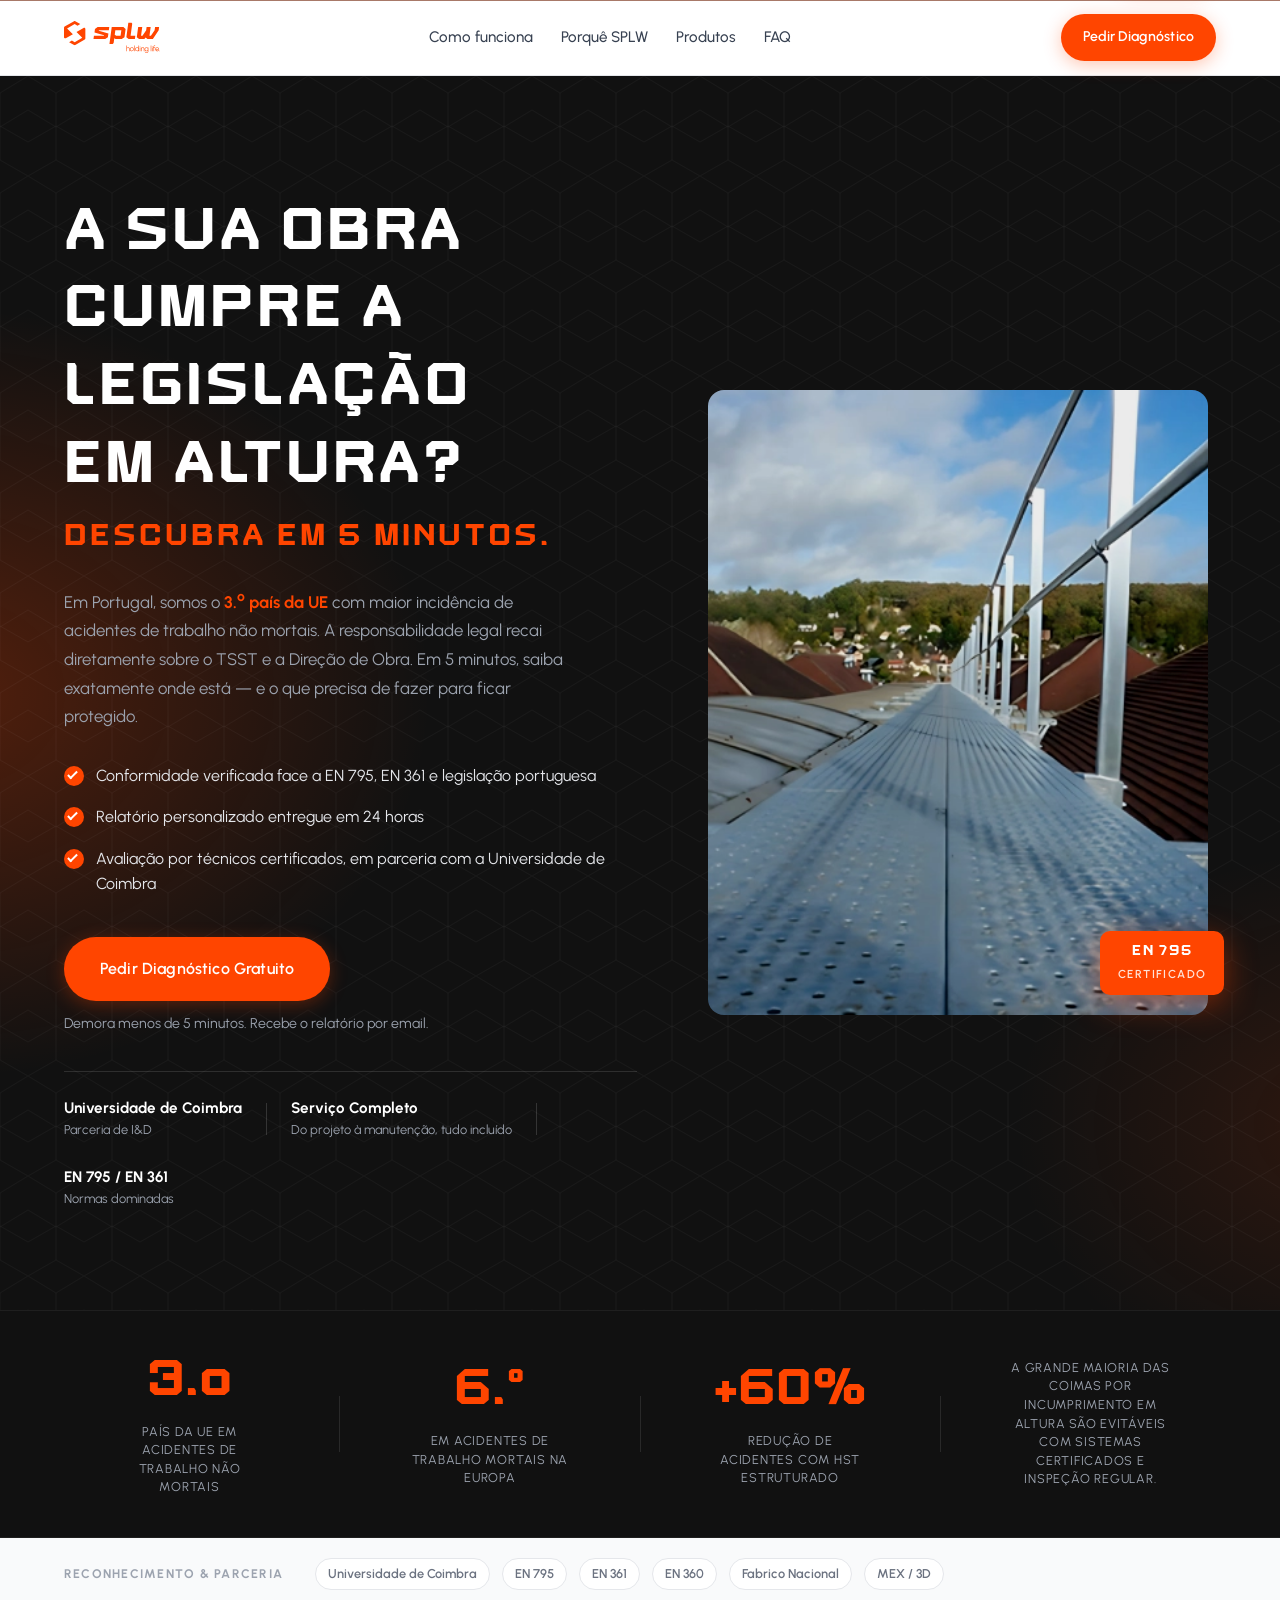
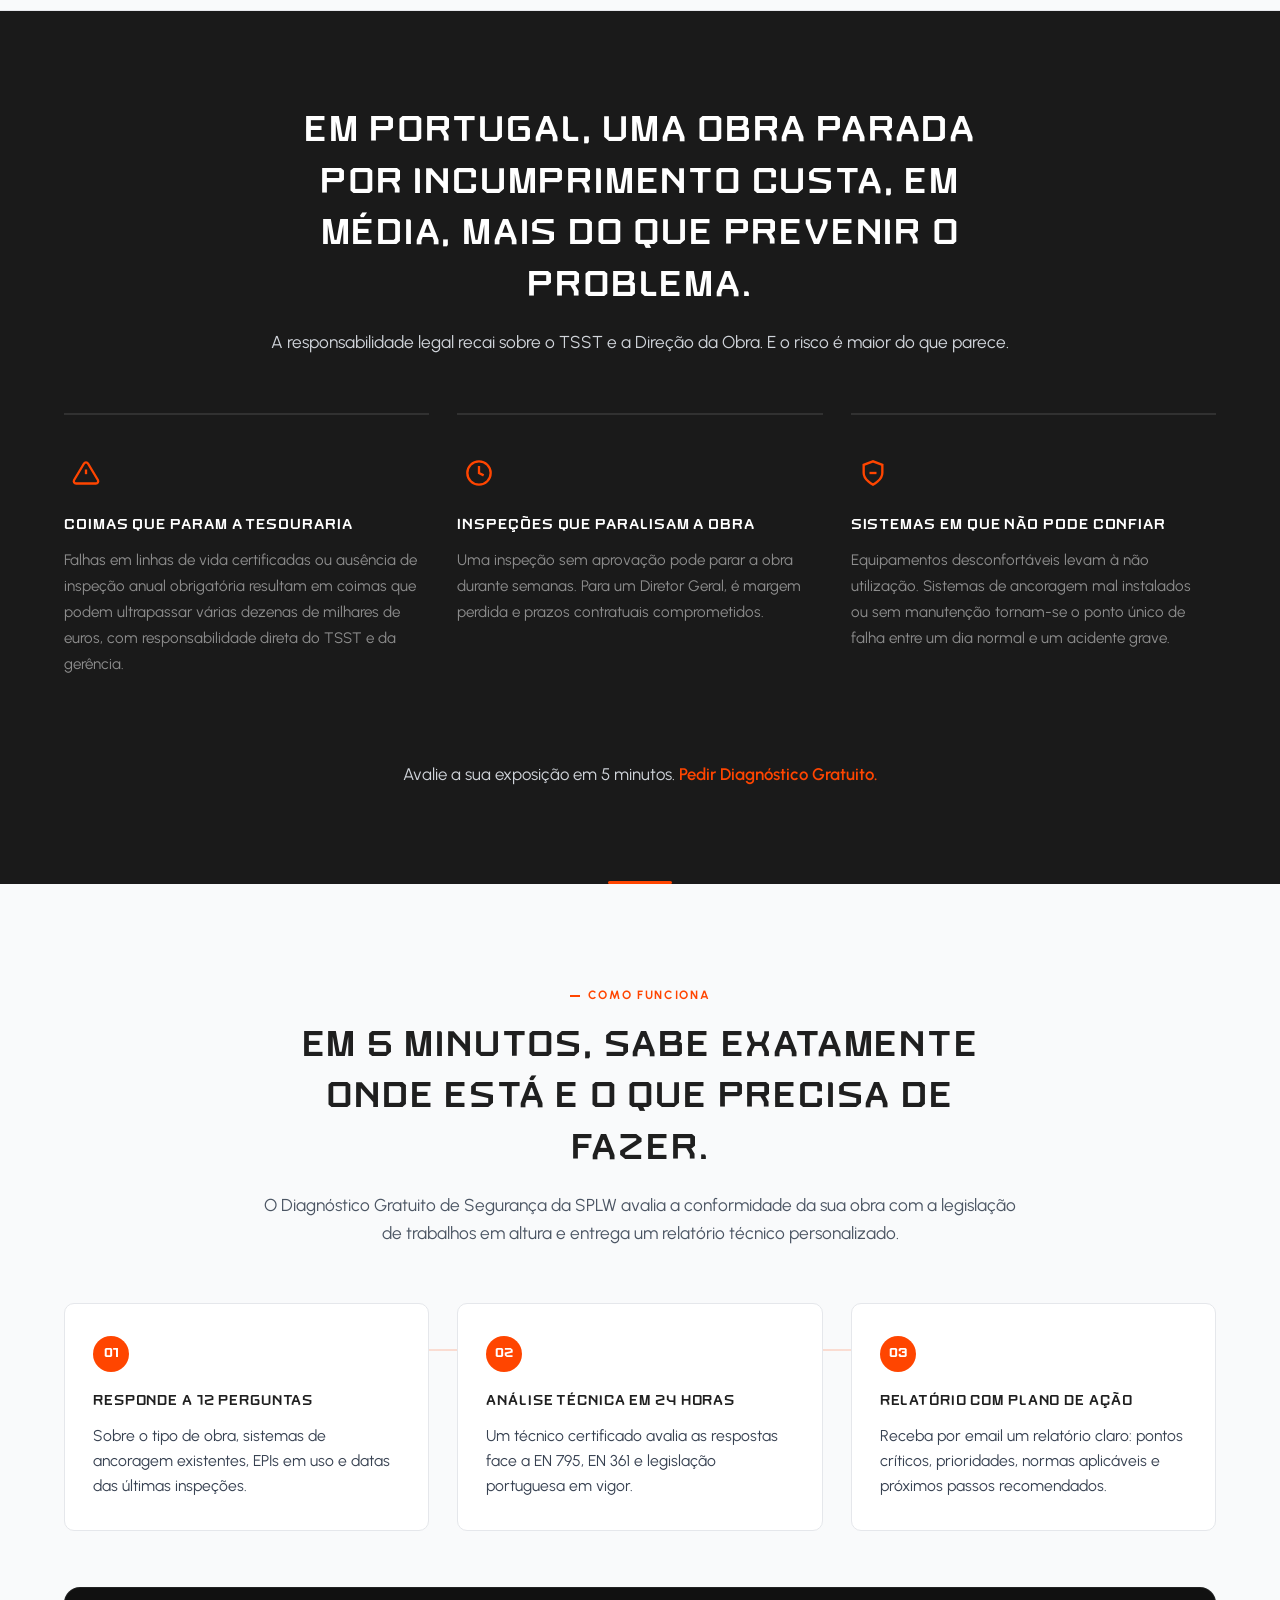
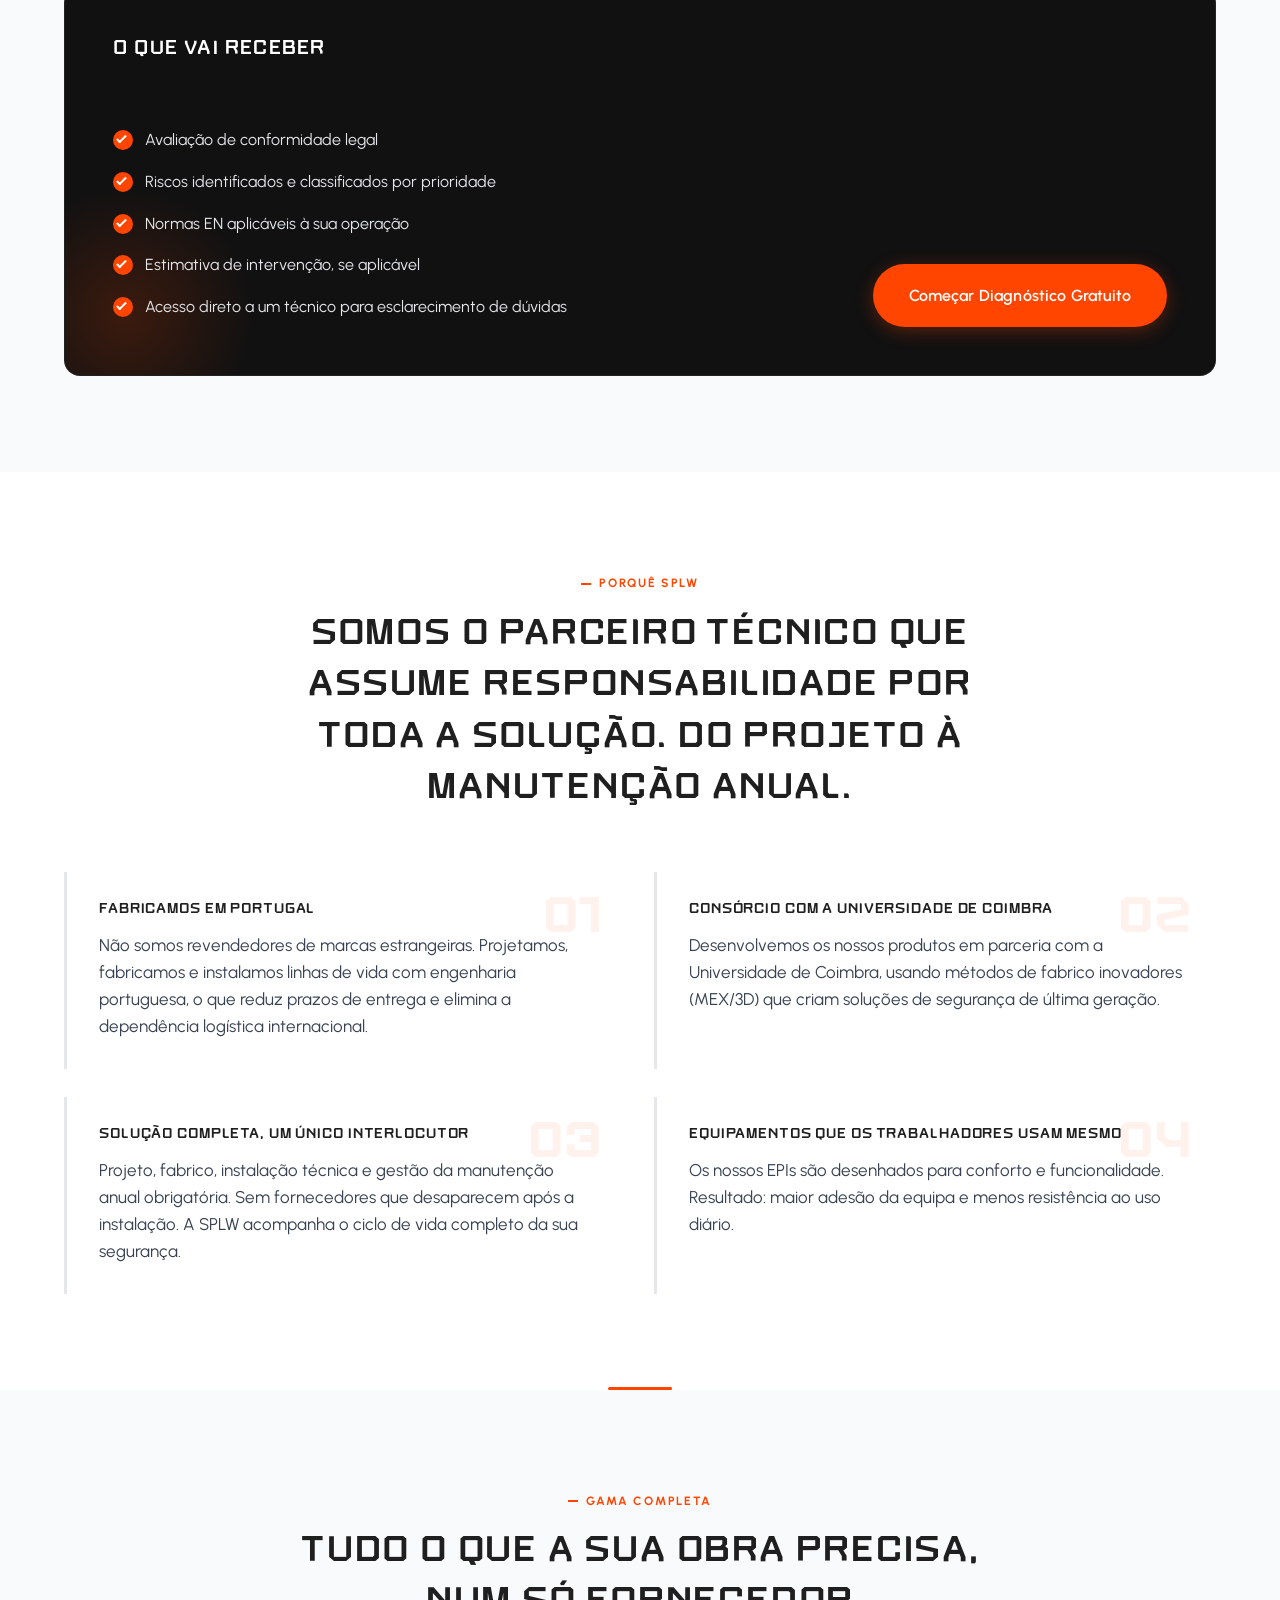
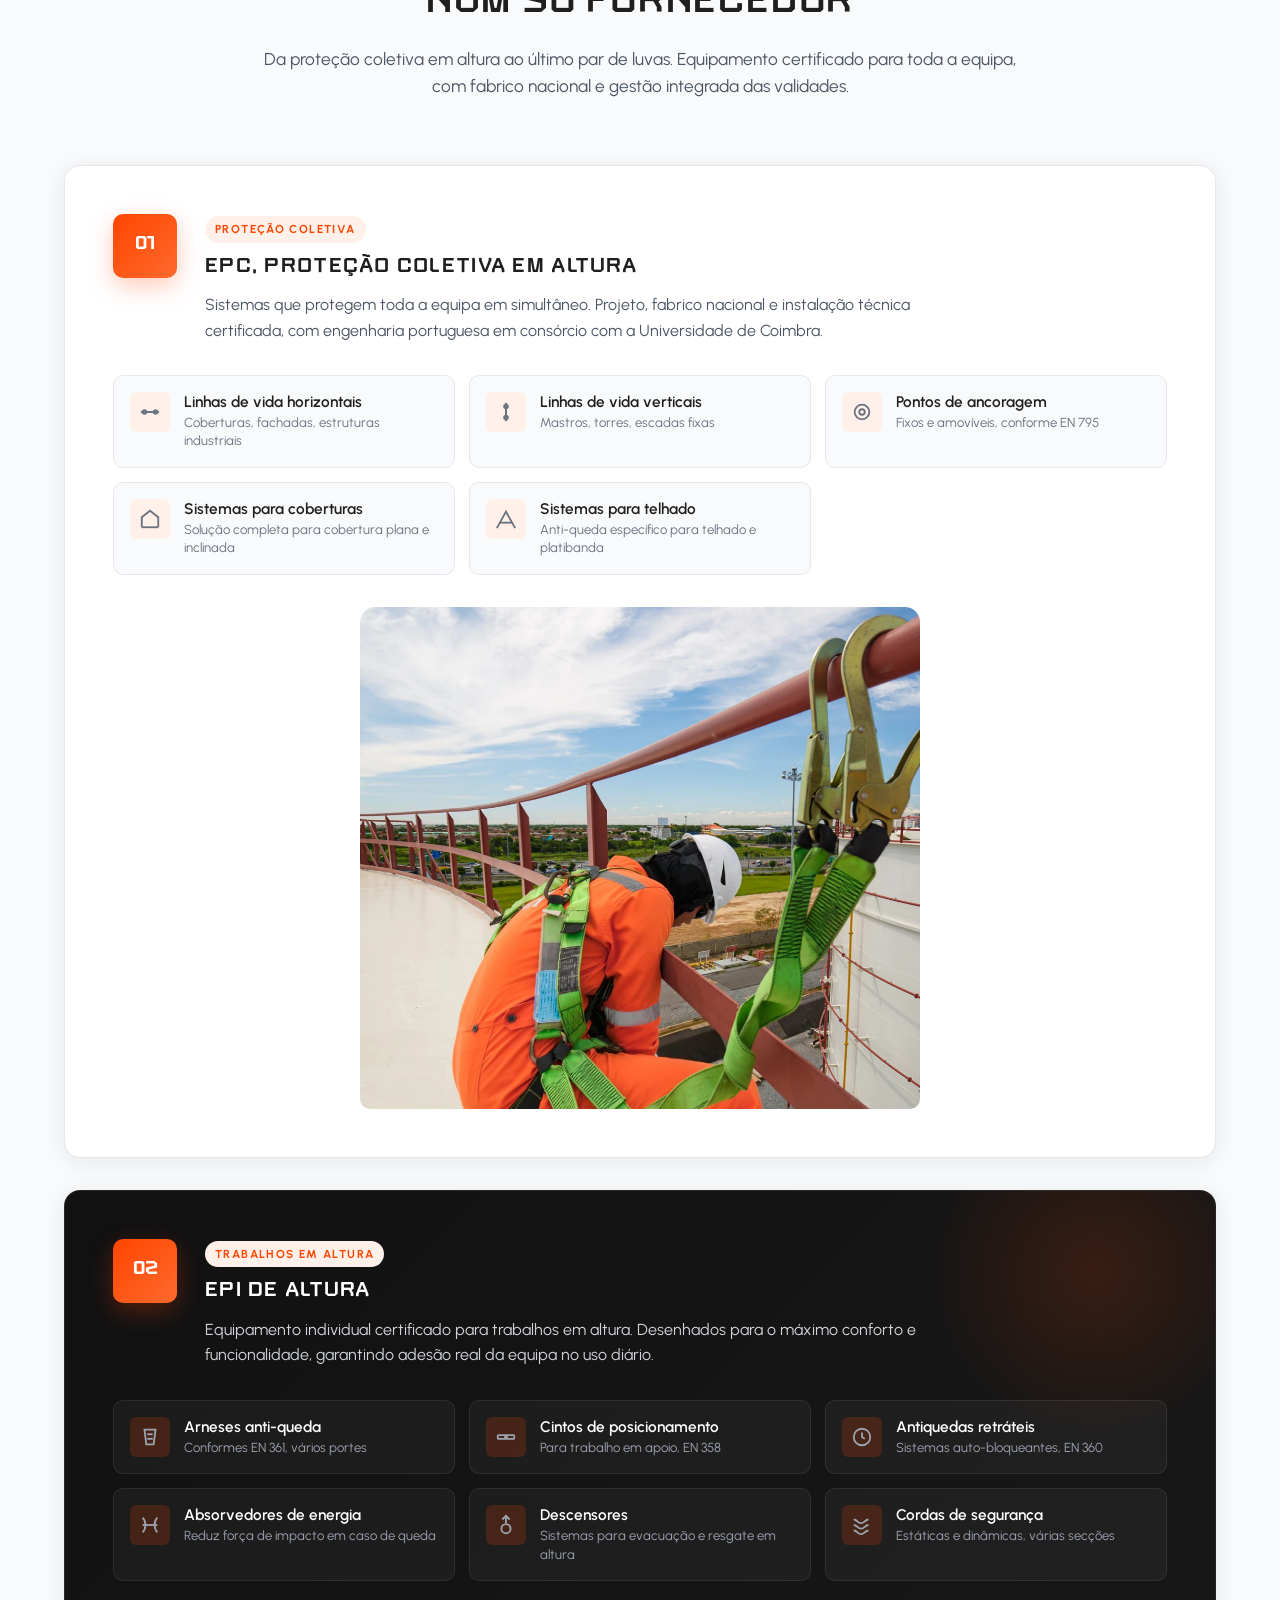
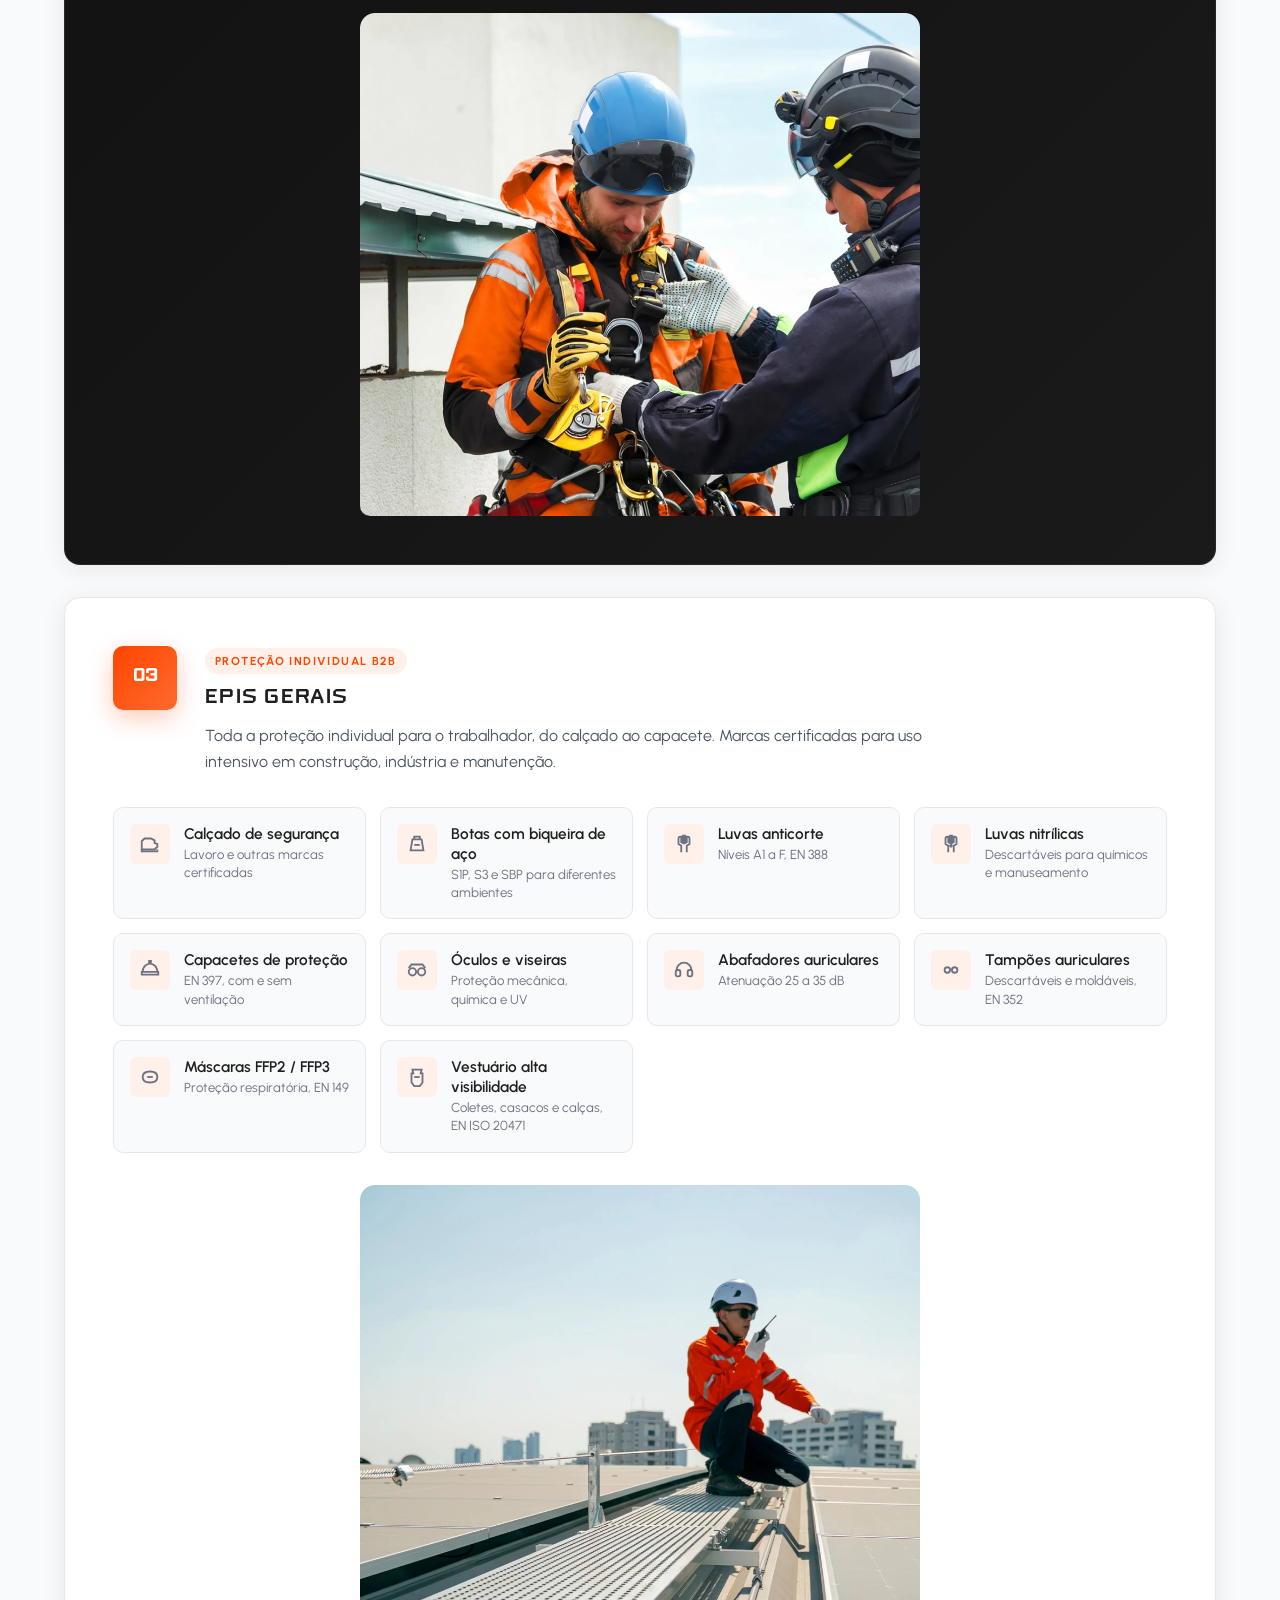
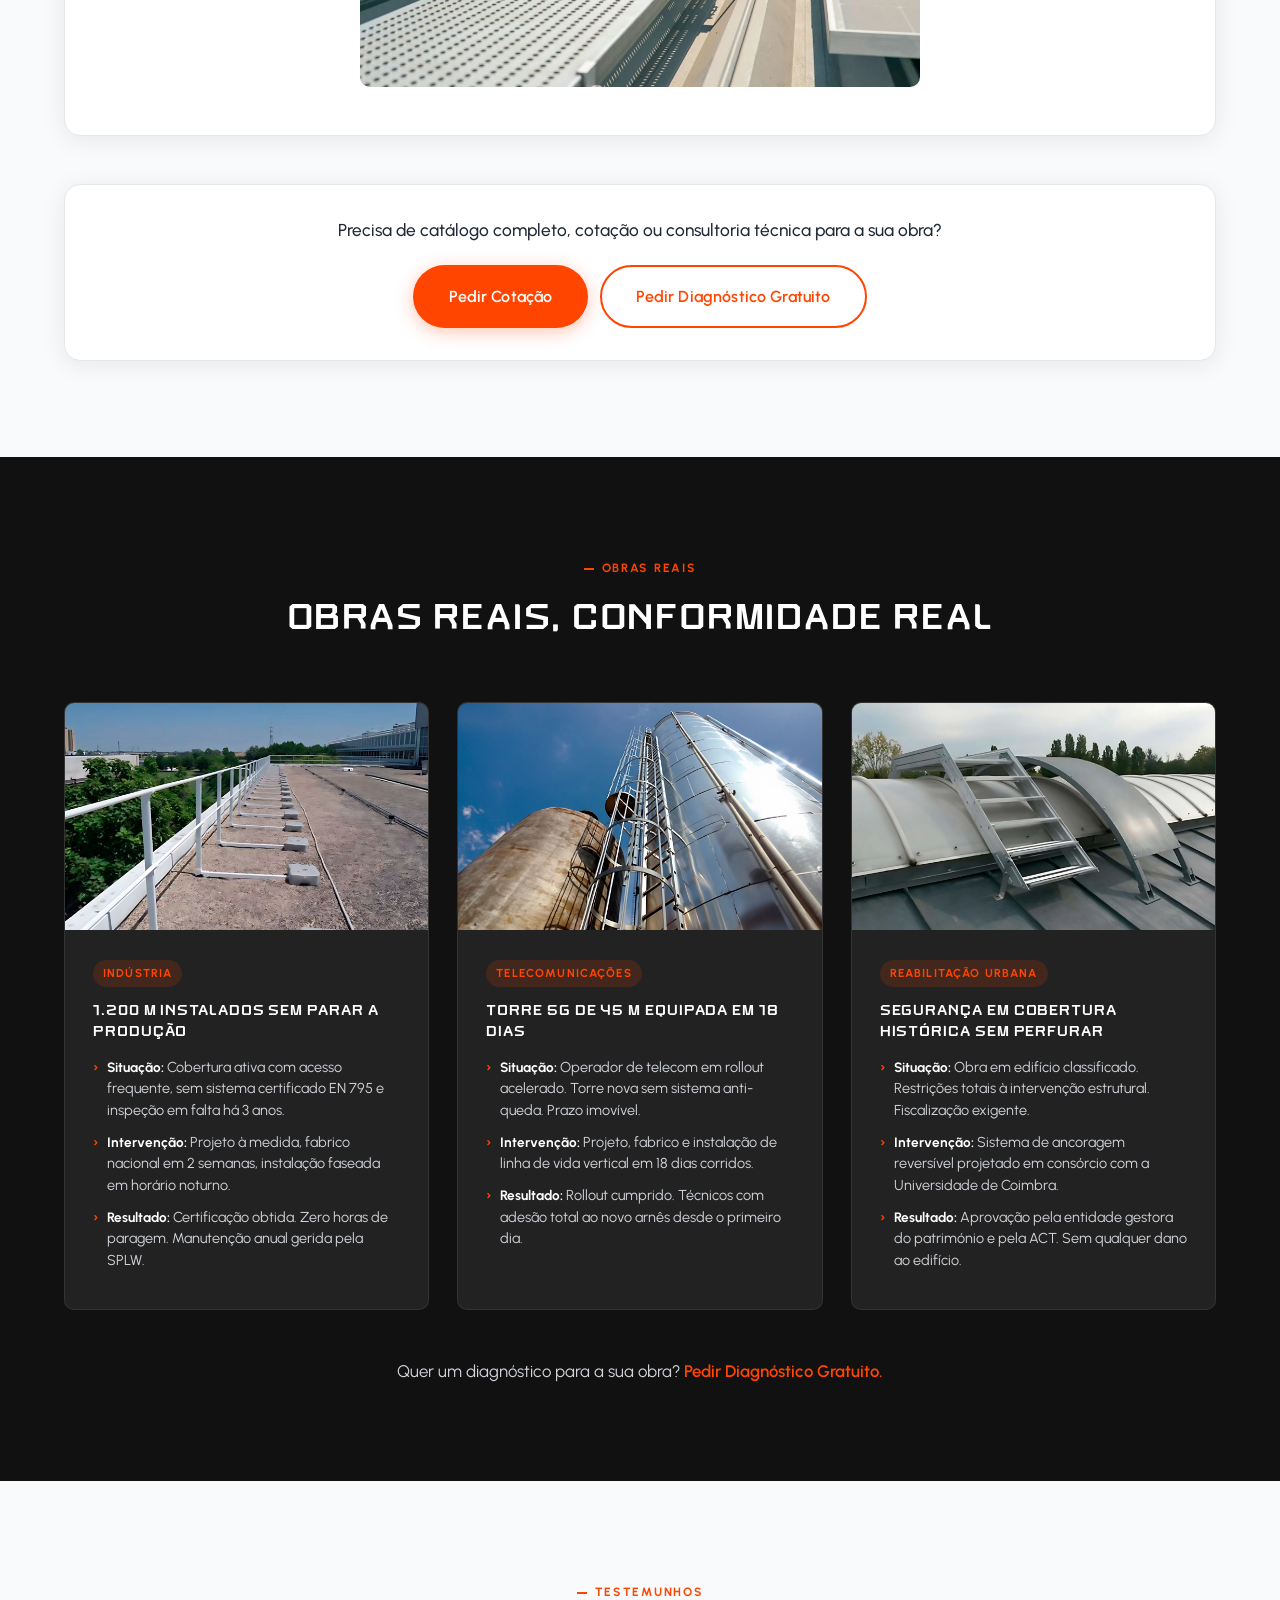
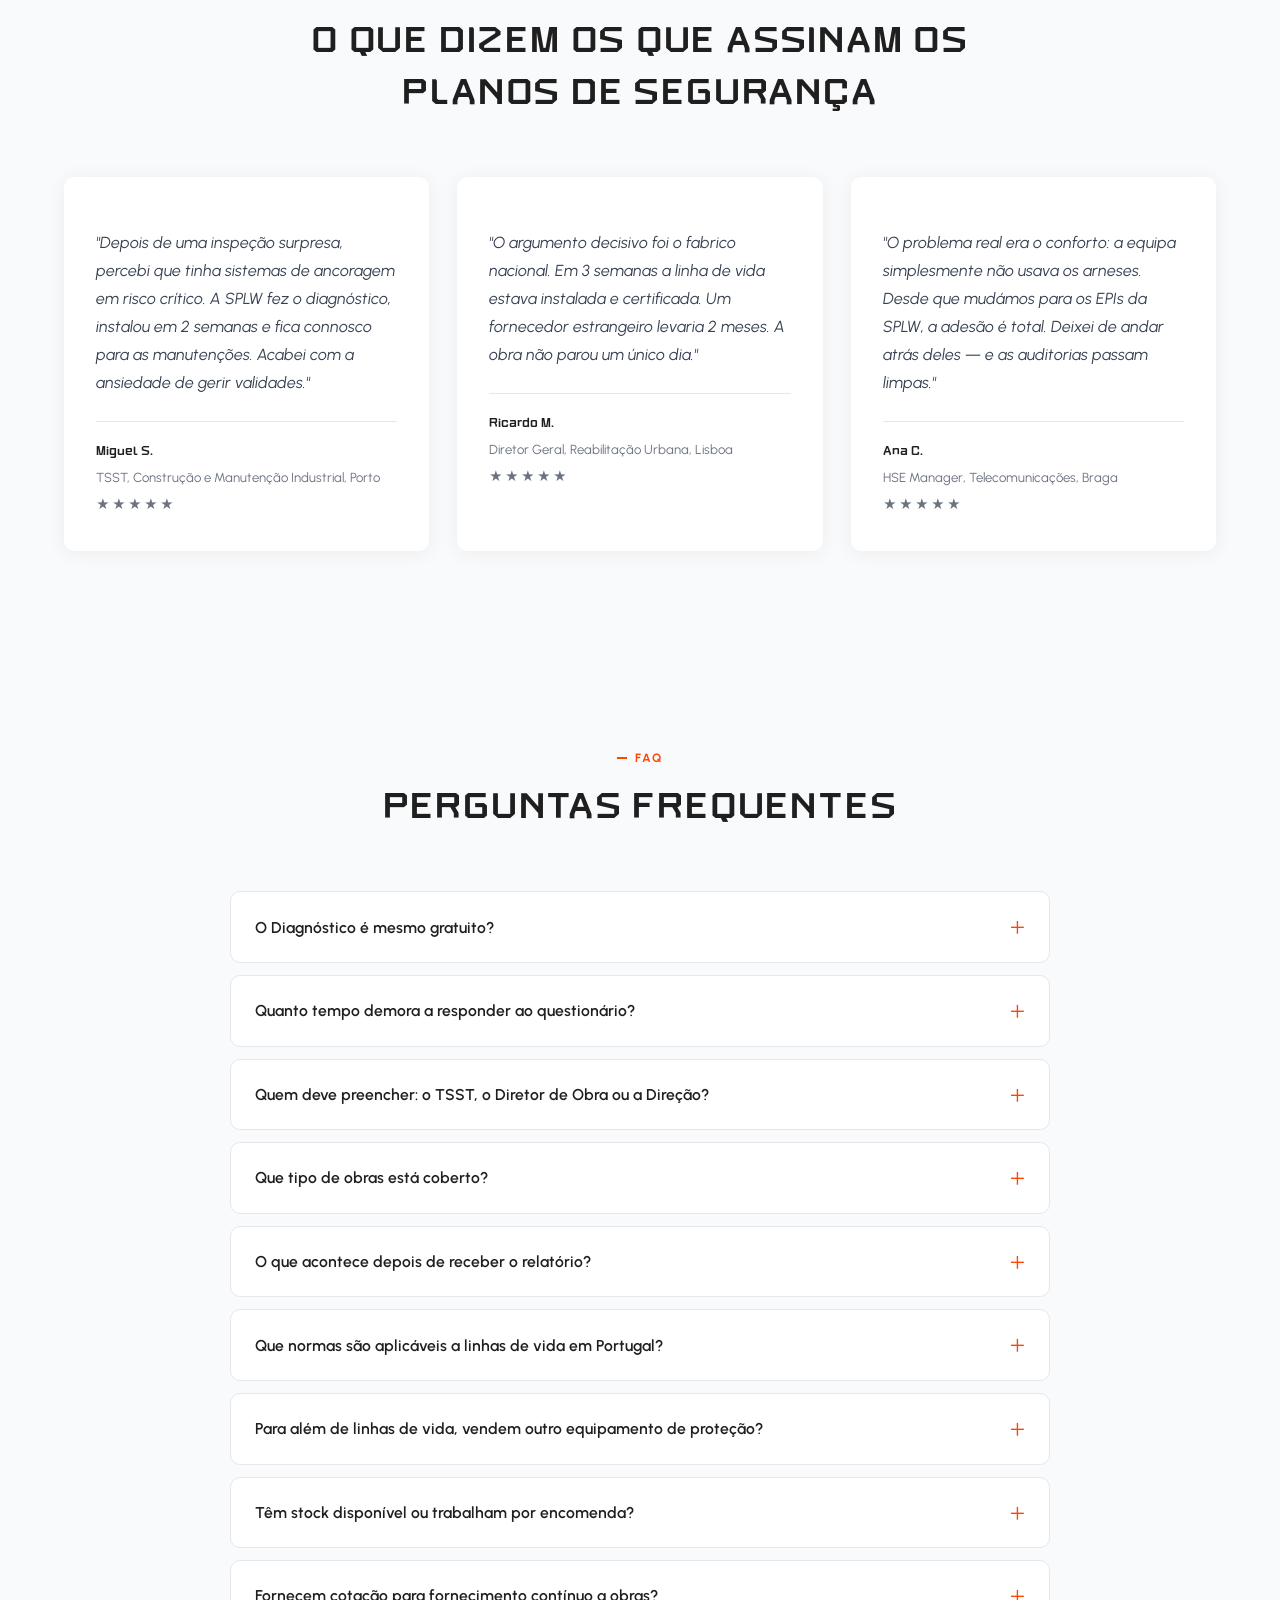
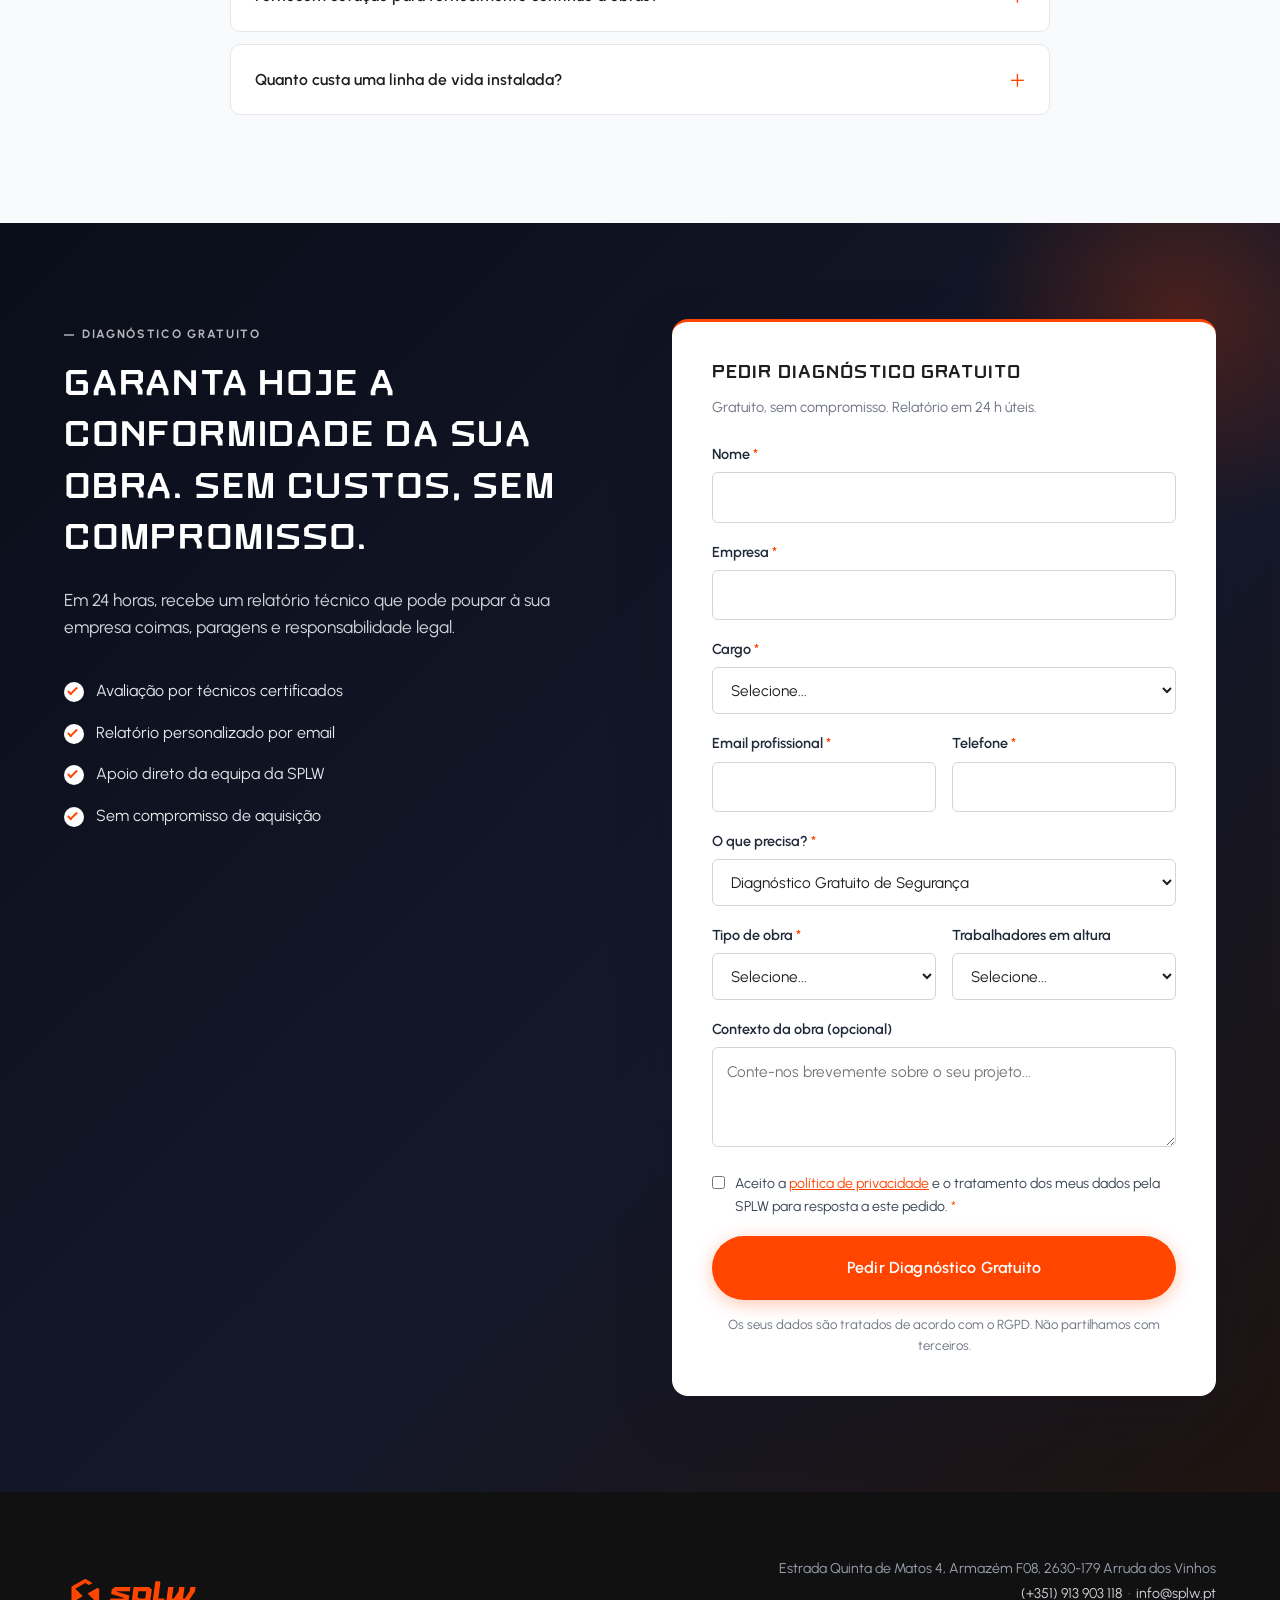
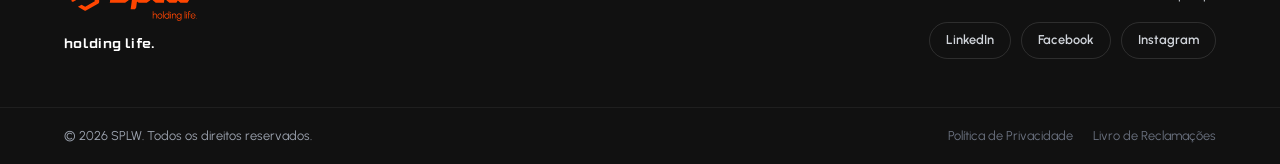
==== commit 803da165: "fix: use <sup>o</sup> for ordinal 3.º — Triakis font lacks º glyph Co-Authored-By: Claude Sonnet 4.6" ====
--- a/index.html
+++ b/index.html
@@ -73,7 +73,7 @@
       <div class="hero__copy">
         <h1 class="hero__title">A sua obra<br>cumpre a<br>legislação<br>em altura?<br><span class="text-primary hero__title-sub">Descubra em 5 minutos.</span></h1>
         <p class="hero__lead">
-          Em Portugal, somos o <strong class="hero__lead-em">3.º país da UE</strong> com maior incidência de acidentes de trabalho não mortais.
+          Em Portugal, somos o <strong class="hero__lead-em">3.<sup>o</sup> país da UE</strong> com maior incidência de acidentes de trabalho não mortais.
           A responsabilidade legal recai diretamente sobre o TSST e a Direção de Obra.
           Em 5 minutos, saiba exatamente onde está — e o que precisa de fazer para ficar protegido.
         </p>
@@ -111,7 +111,7 @@
   <section class="stats-strip" aria-label="Portugal em números">
     <div class="container stats-strip__grid">
       <div class="stat-item">
-        <span class="stat-item__num">3.º</span>
+        <span class="stat-item__num">3.<sup>o</sup></span>
         <span class="stat-item__label">país da UE em acidentes de trabalho não mortais</span>
       </div>
       <div class="stat-item__sep" aria-hidden="true"></div>
@@ -793,7 +793,7 @@
         </p>
         <div class="footer__social">
           <a href="https://www.linkedin.com/company/splw/" target="_blank" rel="noopener" aria-label="LinkedIn">LinkedIn</a>
-          <a href="https://www.facebook.com/" target="_blank" rel="noopener" aria-label="Facebook">Facebook</a>
+          <a href="https://www.facebook.com/SPLWPT" target="_blank" rel="noopener" aria-label="Facebook">Facebook</a>
           <a href="https://www.instagram.com/splw.pt/" target="_blank" rel="noopener" aria-label="Instagram">Instagram</a>
         </div>
       </div>
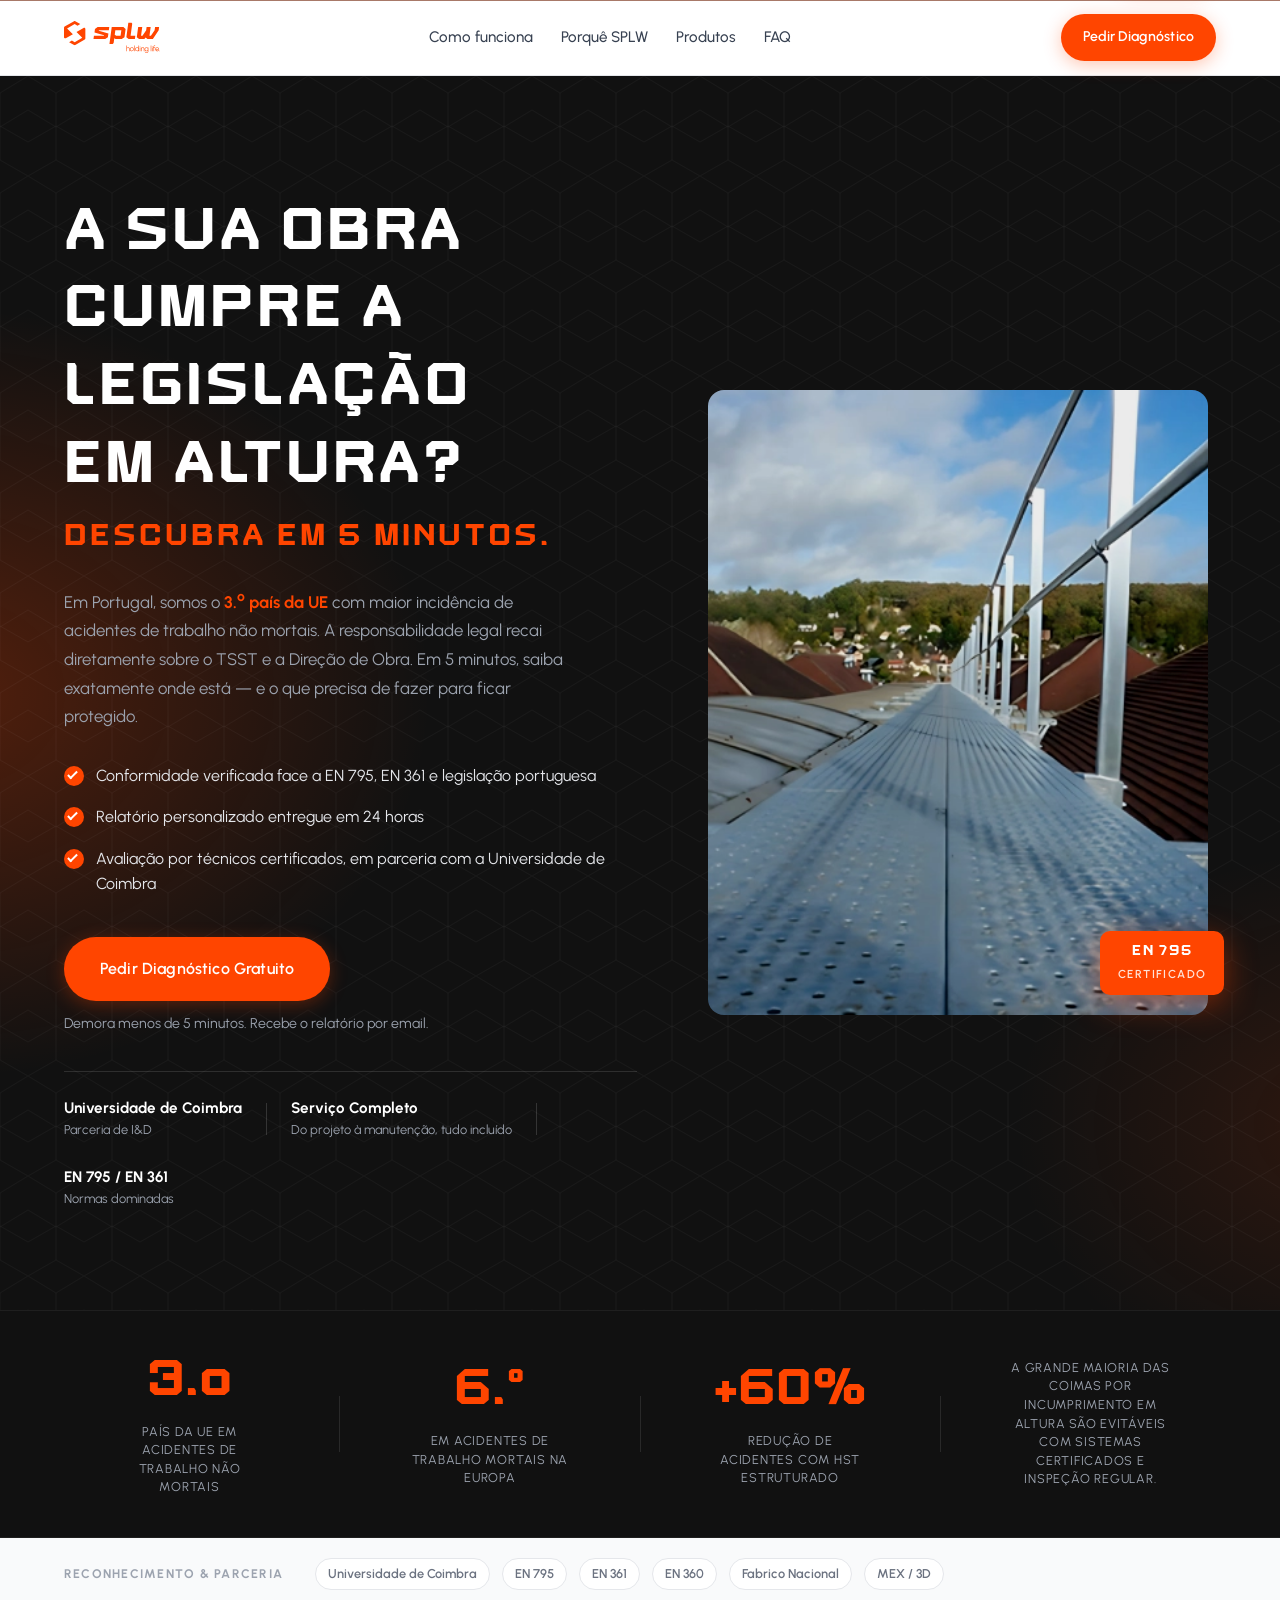
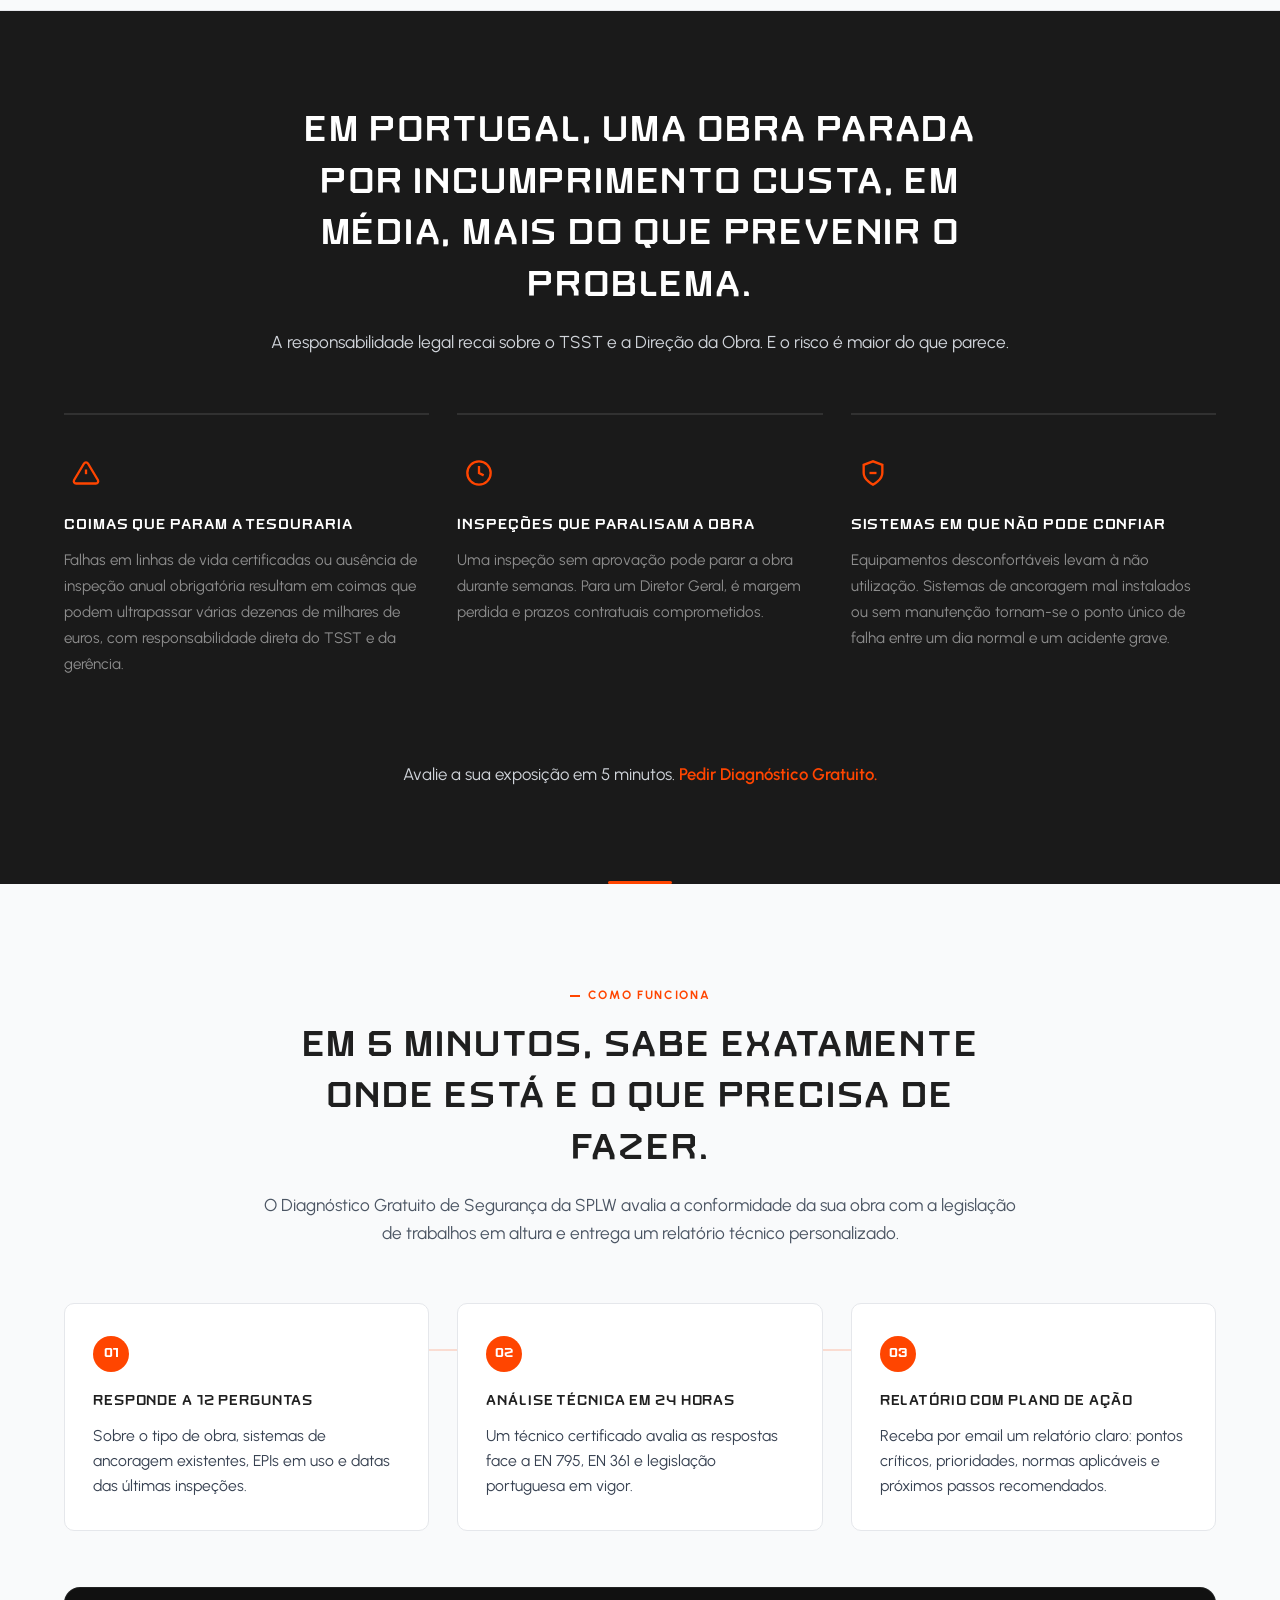
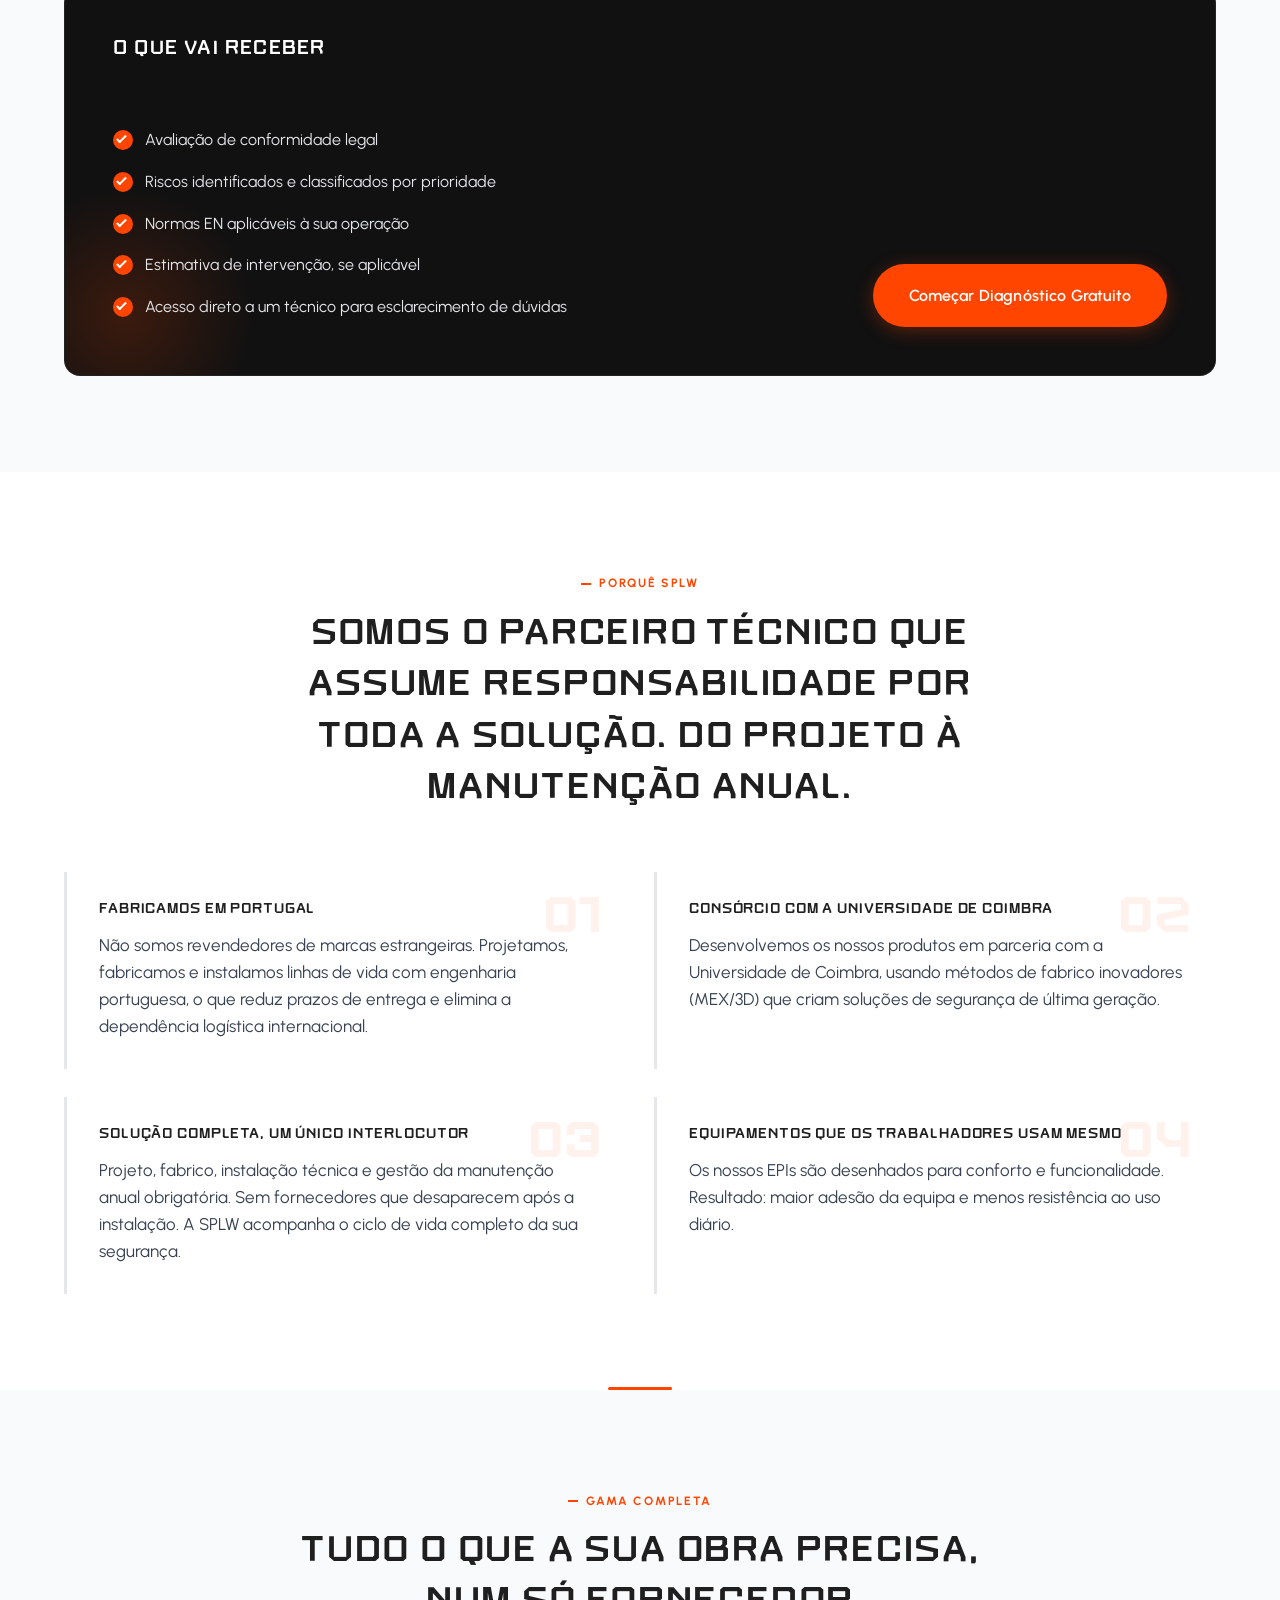
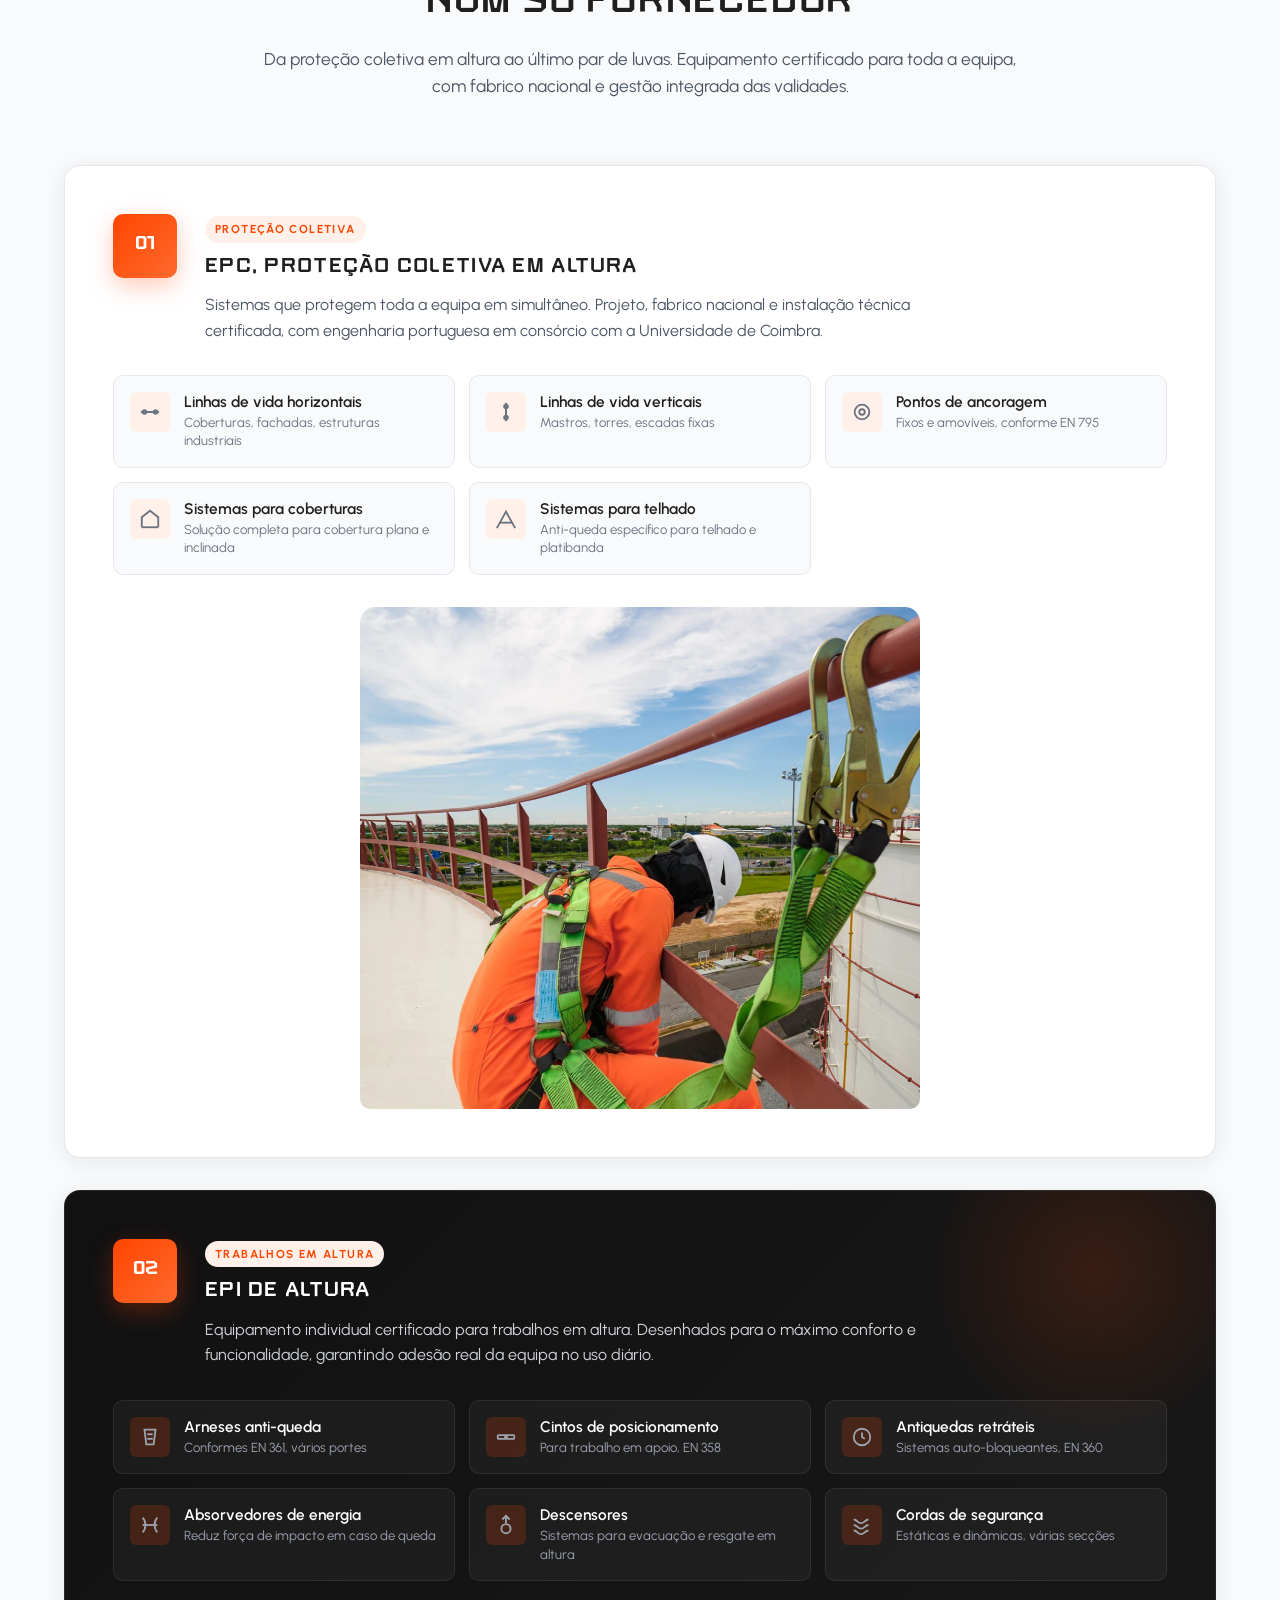
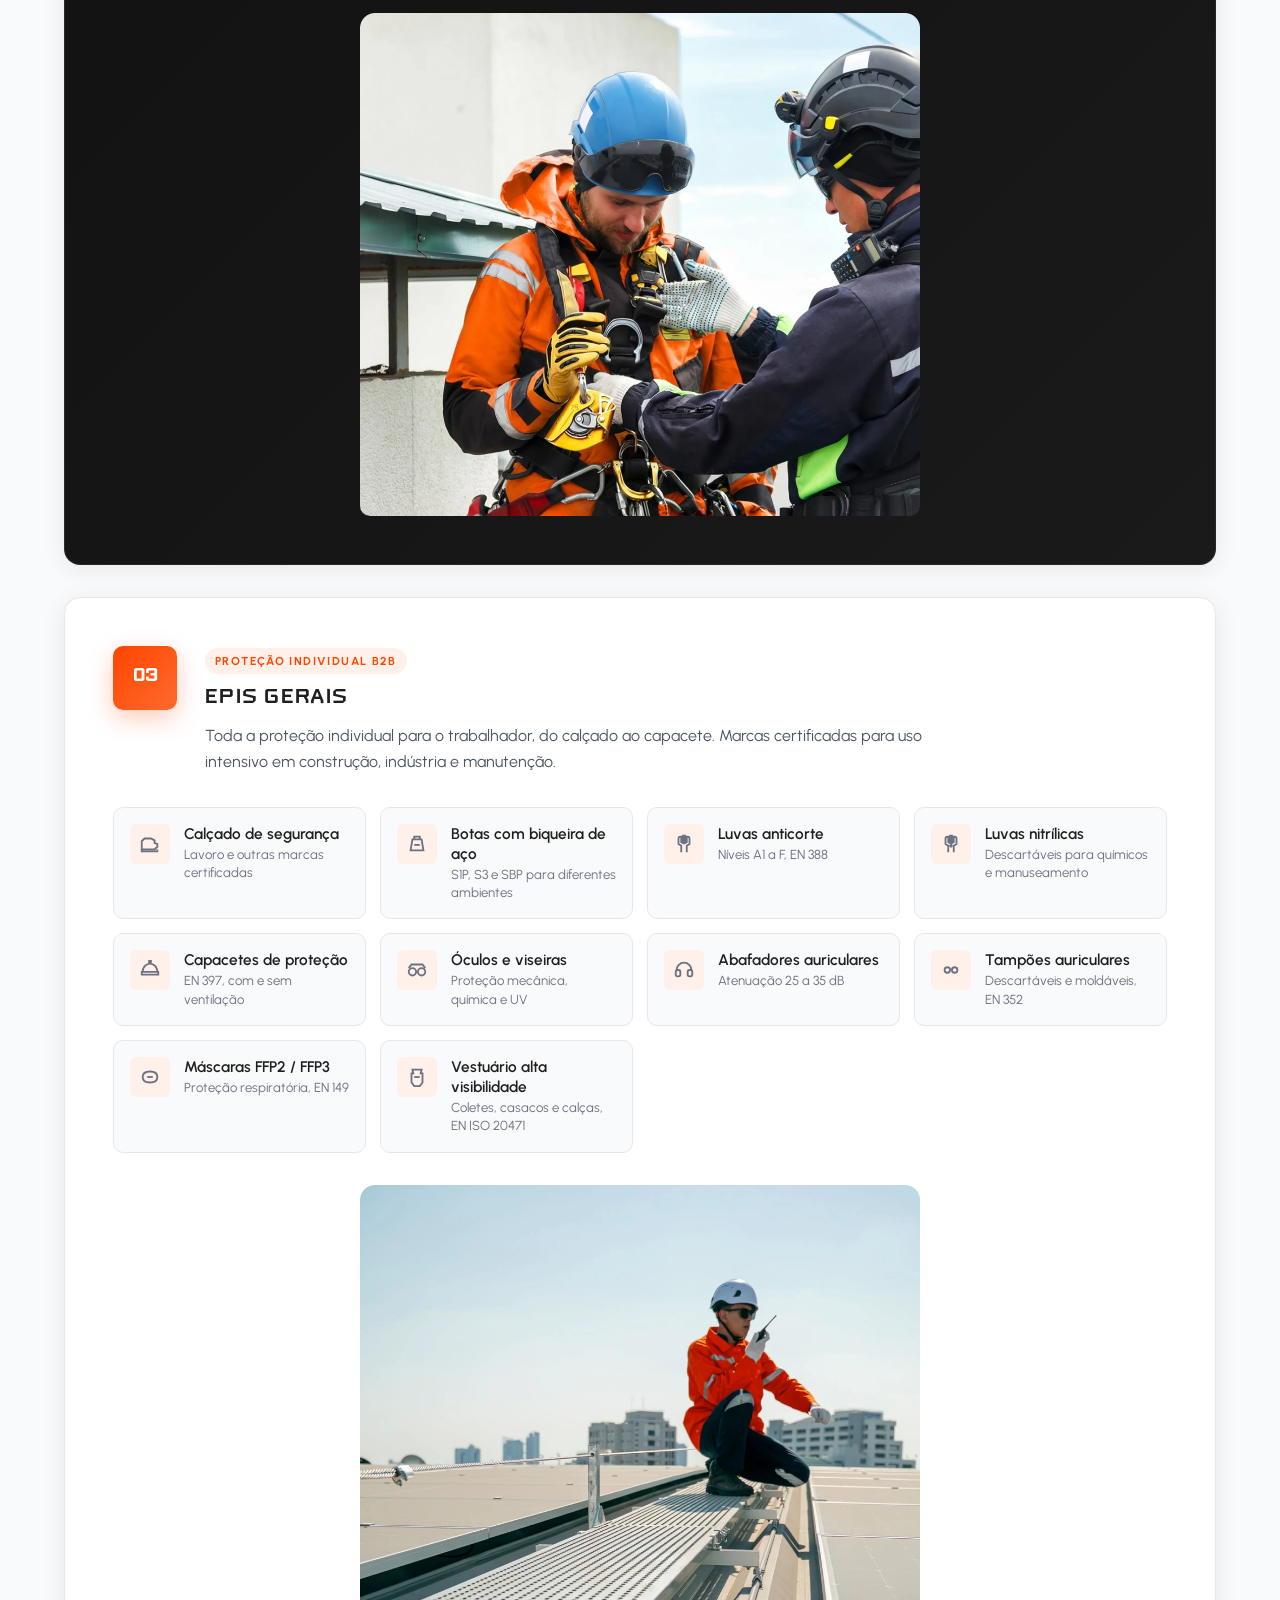
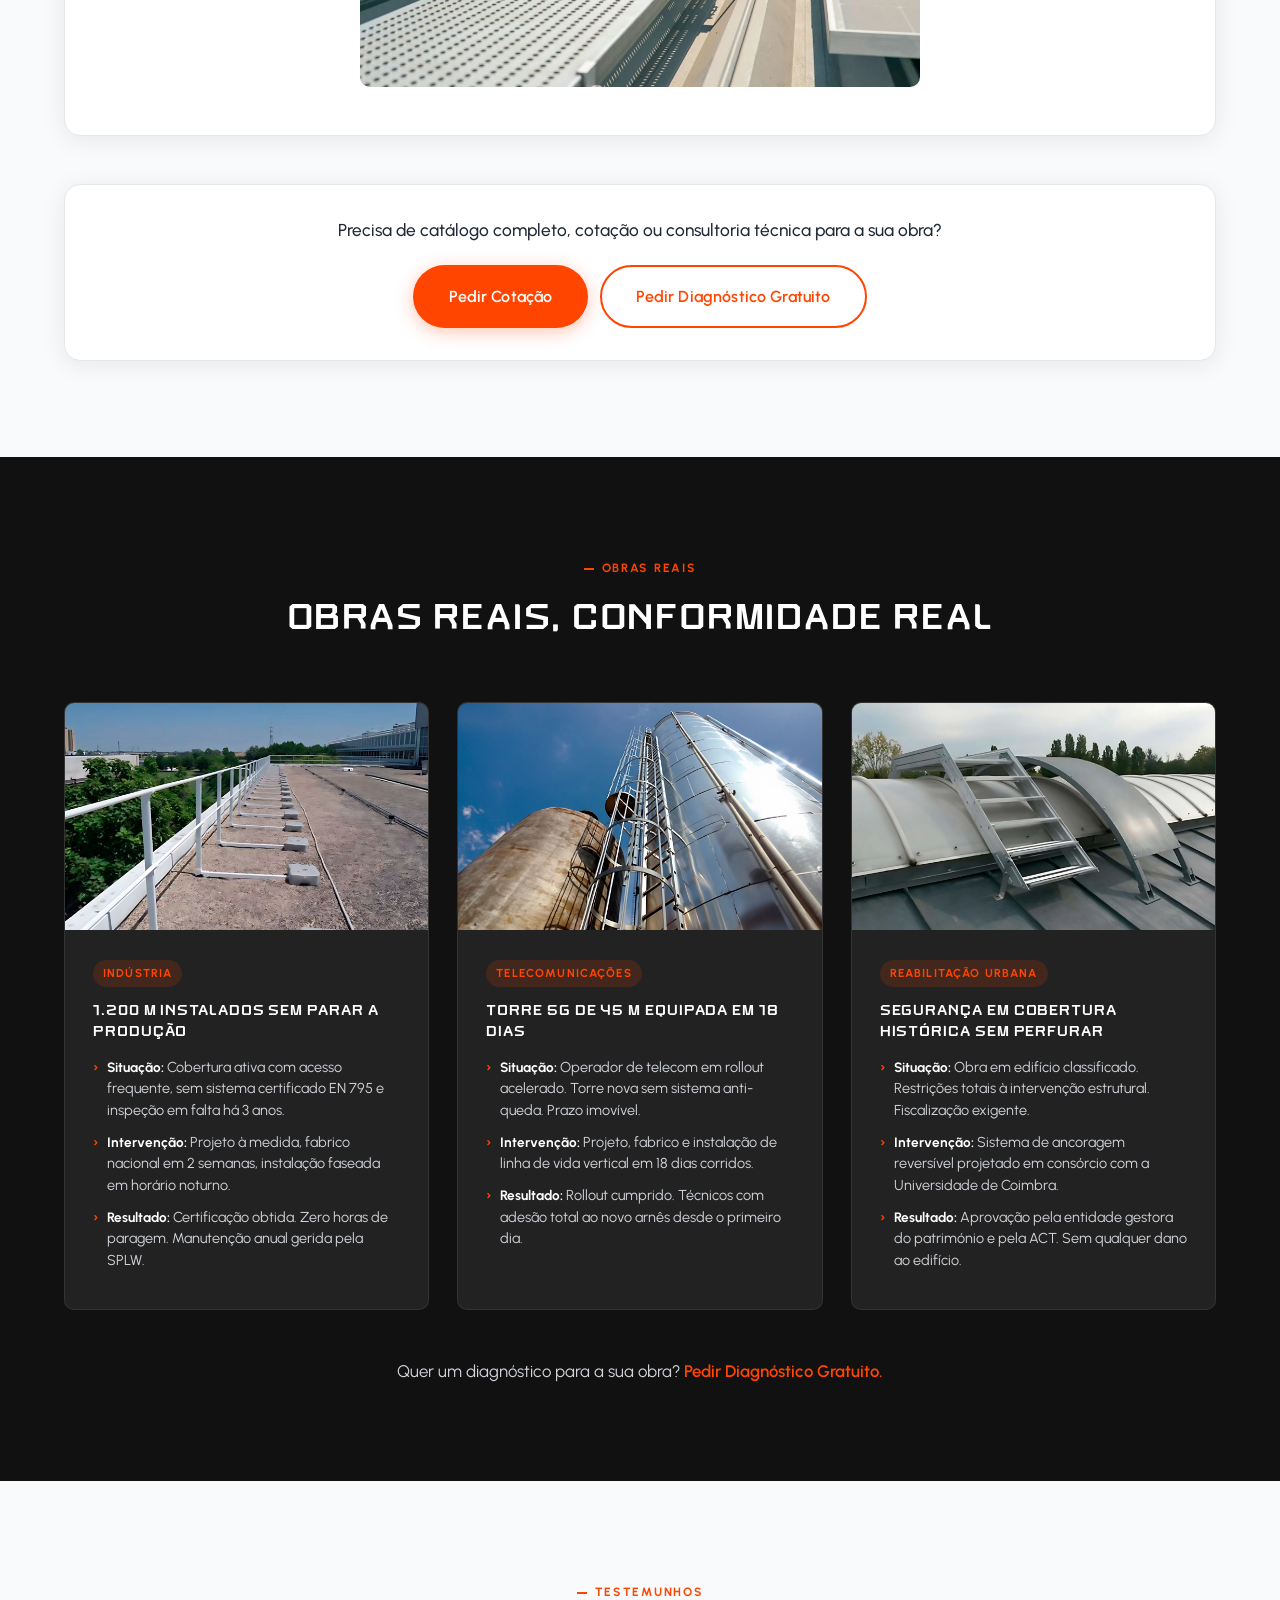
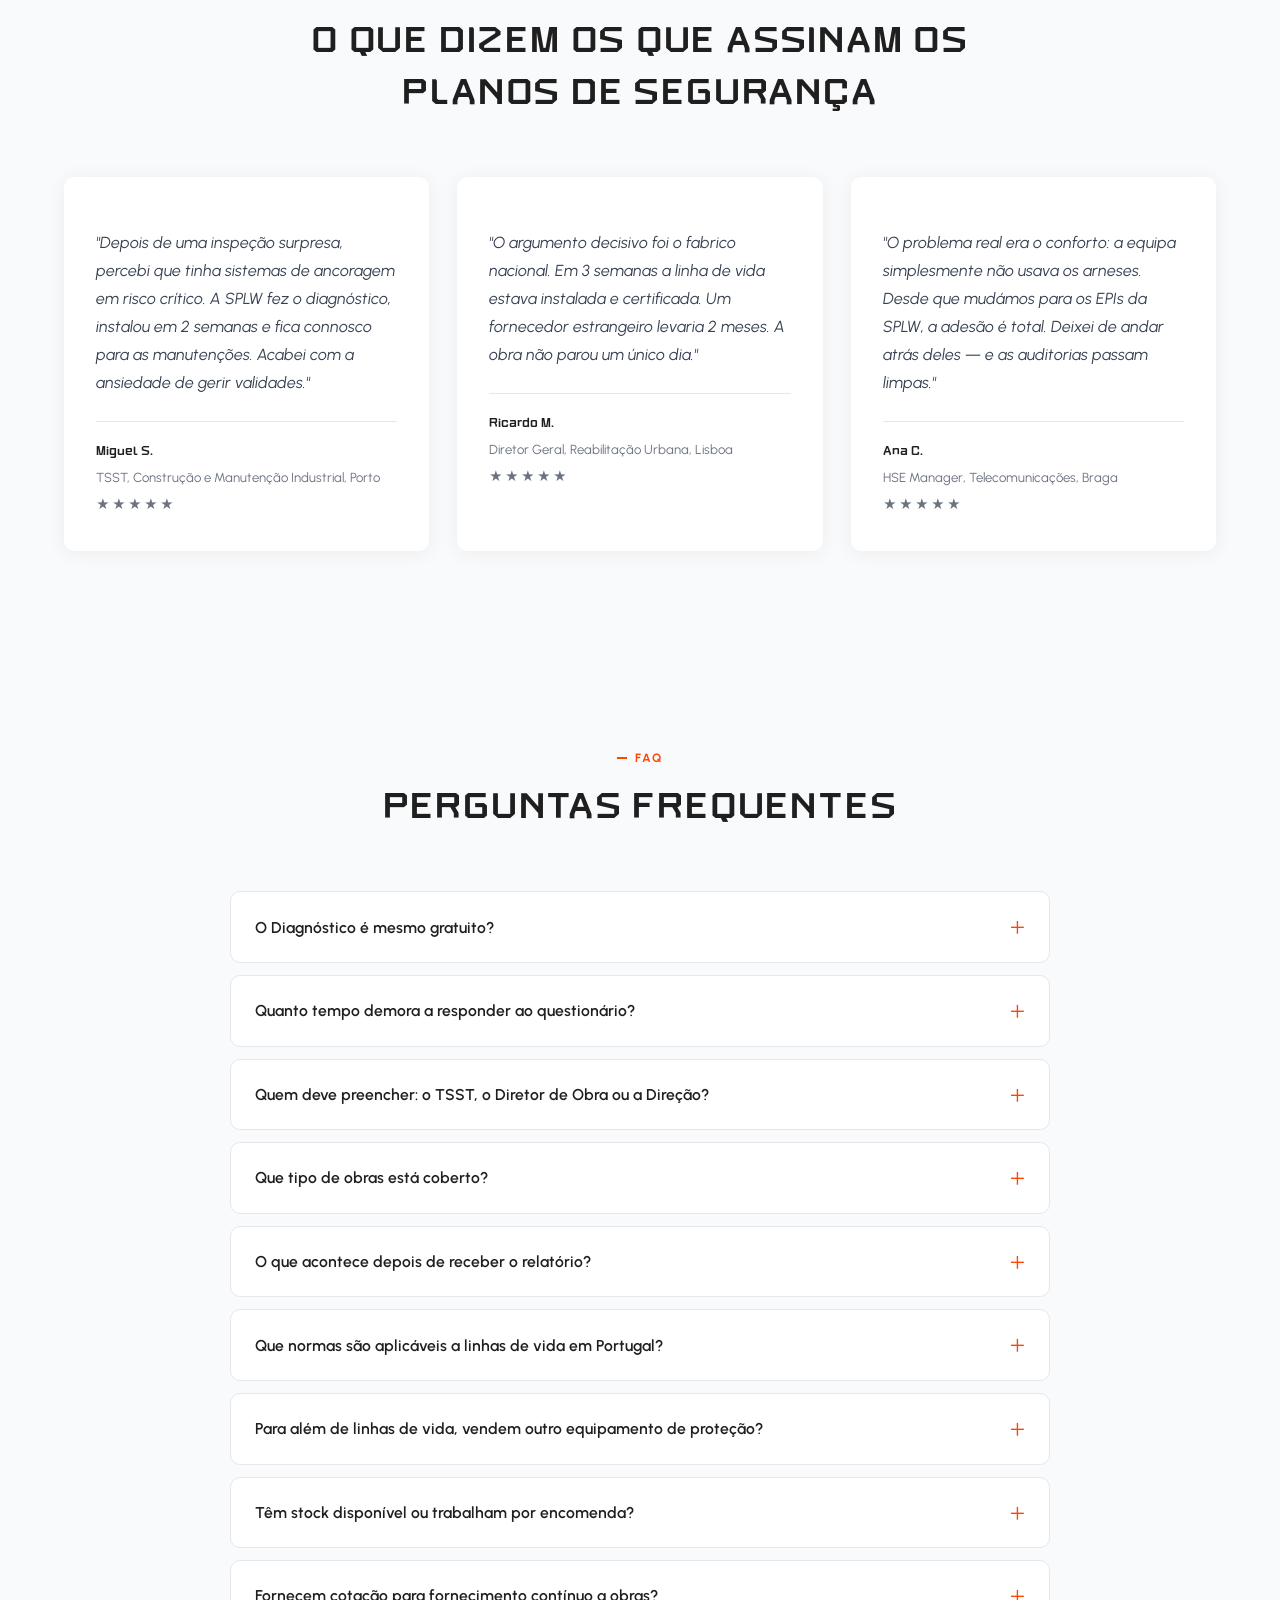
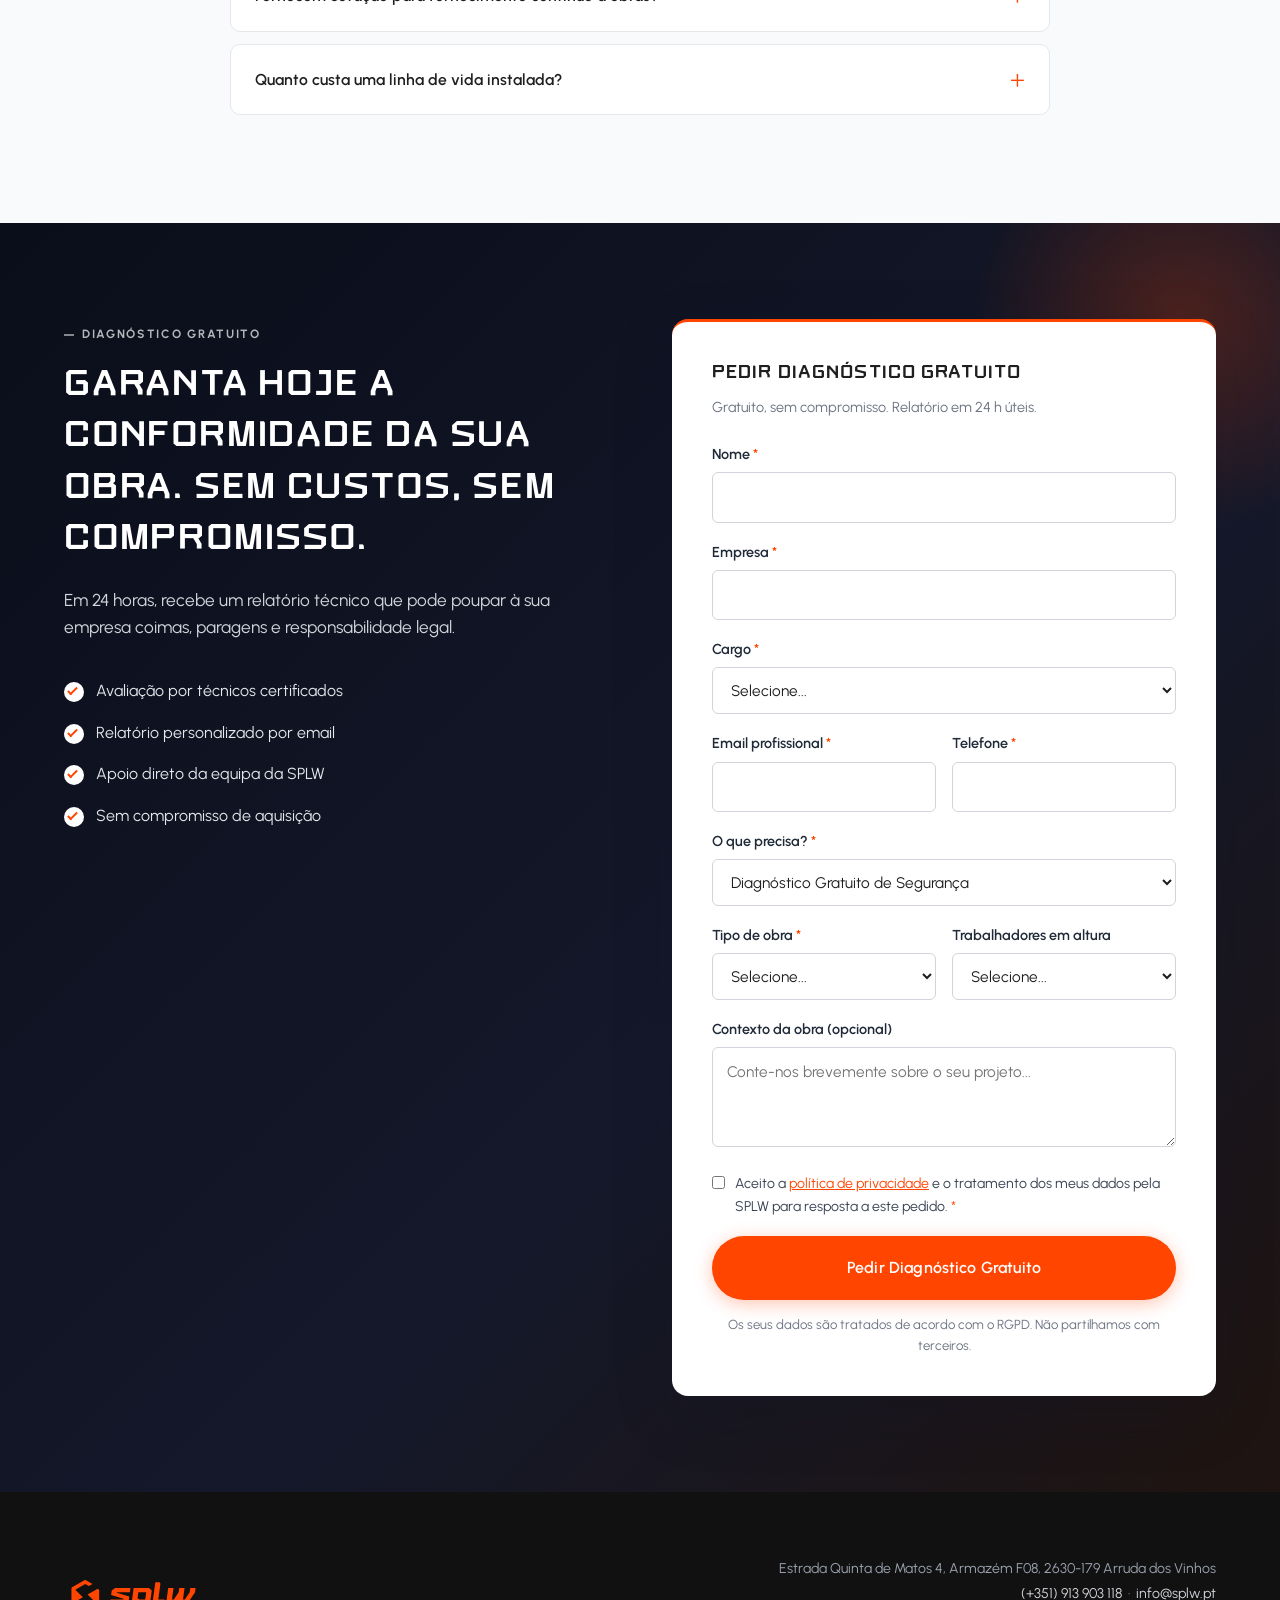
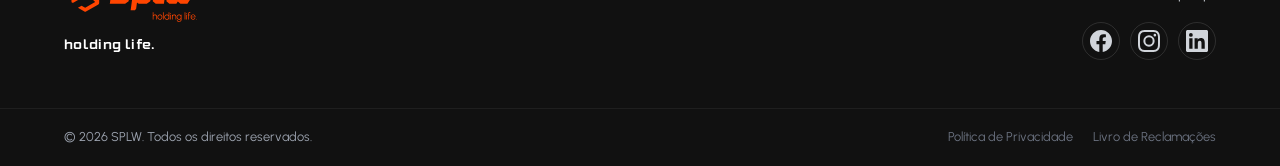
==== commit 1a1ea499: "feat: replace social text links with SVG icons in footer Facebook, Instagram, LinkedIn — order per c" ====
--- a/index.html
+++ b/index.html
@@ -792,9 +792,15 @@
           <a href="mailto:info@splw.pt">info@splw.pt</a>
         </p>
         <div class="footer__social">
-          <a href="https://www.linkedin.com/company/splw/" target="_blank" rel="noopener" aria-label="LinkedIn">LinkedIn</a>
-          <a href="https://www.facebook.com/SPLWPT" target="_blank" rel="noopener" aria-label="Facebook">Facebook</a>
-          <a href="https://www.instagram.com/splw.pt/" target="_blank" rel="noopener" aria-label="Instagram">Instagram</a>
+          <a href="https://www.facebook.com/SPLWPT" target="_blank" rel="noopener" aria-label="Facebook">
+            <svg xmlns="http://www.w3.org/2000/svg" width="22" height="22" viewBox="0 0 24 24" fill="currentColor" aria-hidden="true"><path d="M24 12.073C24 5.405 18.627 0 12 0S0 5.405 0 12.073C0 18.1 4.388 23.094 10.125 24v-8.437H7.078v-3.49h3.047V9.41c0-3.025 1.792-4.697 4.533-4.697 1.312 0 2.686.236 2.686.236v2.97h-1.513c-1.491 0-1.956.93-1.956 1.886v2.267h3.328l-.532 3.49h-2.796V24C19.612 23.094 24 18.1 24 12.073z"/></svg>
+          </a>
+          <a href="https://www.instagram.com/splw.pt/" target="_blank" rel="noopener" aria-label="Instagram">
+            <svg xmlns="http://www.w3.org/2000/svg" width="22" height="22" viewBox="0 0 24 24" fill="currentColor" aria-hidden="true"><path d="M12 2.163c3.204 0 3.584.012 4.85.07 3.252.148 4.771 1.691 4.919 4.919.058 1.265.069 1.645.069 4.849 0 3.205-.012 3.584-.069 4.849-.149 3.225-1.664 4.771-4.919 4.919-1.266.058-1.644.07-4.85.07-3.204 0-3.584-.012-4.849-.07-3.26-.149-4.771-1.699-4.919-4.92-.058-1.265-.07-1.644-.07-4.849 0-3.204.013-3.583.07-4.849.149-3.227 1.664-4.771 4.919-4.919 1.266-.057 1.645-.069 4.849-.069zM12 0C8.741 0 8.333.014 7.053.072 2.695.272.273 2.69.073 7.052.014 8.333 0 8.741 0 12c0 3.259.014 3.668.072 4.948.2 4.358 2.618 6.78 6.98 6.98C8.333 23.986 8.741 24 12 24c3.259 0 3.668-.014 4.948-.072 4.354-.2 6.782-2.618 6.979-6.98.059-1.28.073-1.689.073-4.948 0-3.259-.014-3.667-.072-4.947-.196-4.354-2.617-6.78-6.979-6.98C15.668.014 15.259 0 12 0zm0 5.838a6.162 6.162 0 1 0 0 12.324 6.162 6.162 0 0 0 0-12.324zM12 16a4 4 0 1 1 0-8 4 4 0 0 1 0 8zm6.406-11.845a1.44 1.44 0 1 0 0 2.881 1.44 1.44 0 0 0 0-2.881z"/></svg>
+          </a>
+          <a href="https://www.linkedin.com/company/splw/" target="_blank" rel="noopener" aria-label="LinkedIn">
+            <svg xmlns="http://www.w3.org/2000/svg" width="22" height="22" viewBox="0 0 24 24" fill="currentColor" aria-hidden="true"><path d="M20.447 20.452h-3.554v-5.569c0-1.328-.027-3.037-1.852-3.037-1.853 0-2.136 1.445-2.136 2.939v5.667H9.351V9h3.414v1.561h.046c.477-.9 1.637-1.85 3.37-1.85 3.601 0 4.267 2.37 4.267 5.455v6.286zM5.337 7.433a2.062 2.062 0 0 1-2.063-2.065 2.064 2.064 0 1 1 2.063 2.065zm1.782 13.019H3.555V9h3.564v11.452zM22.225 0H1.771C.792 0 0 .774 0 1.729v20.542C0 23.227.792 24 1.771 24h20.451C23.2 24 24 23.227 24 22.271V1.729C24 .774 23.2 0 22.222 0h.003z"/></svg>
+          </a>
         </div>
       </div>
     </div>
--- a/assets/css/styles.css
+++ b/assets/css/styles.css
@@ -1050,11 +1050,13 @@
 .footer__contact a:hover { color: var(--primary); }
 .footer__social { display: flex; gap: 10px; }
 .footer__social a {
-  font-size: .8rem;
-  font-weight: 600;
-  padding: 7px 16px;
+  display: flex;
+  align-items: center;
+  justify-content: center;
+  width: 38px;
+  height: 38px;
   border: 1px solid rgba(255, 255, 255, .12);
-  border-radius: 100px;
+  border-radius: 50%;
   color: var(--gray-300);
   transition: all var(--t);
 }
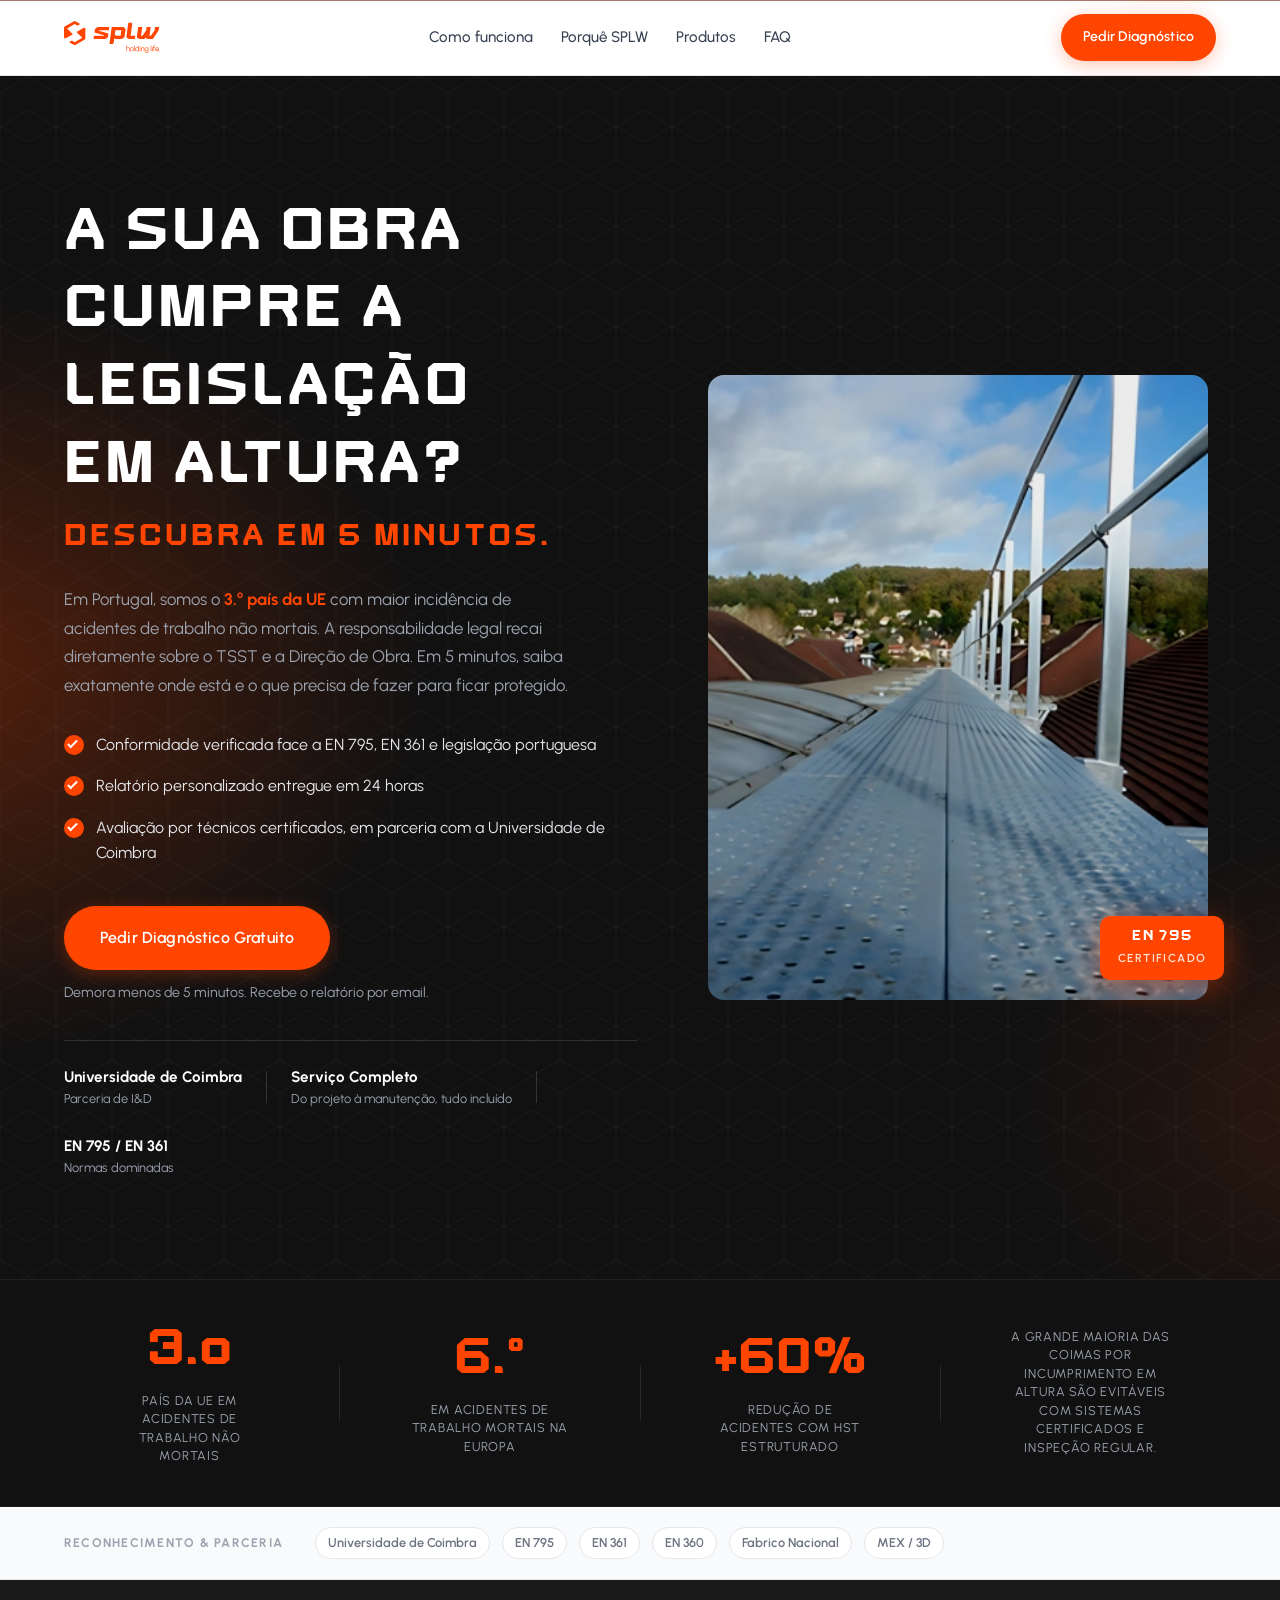
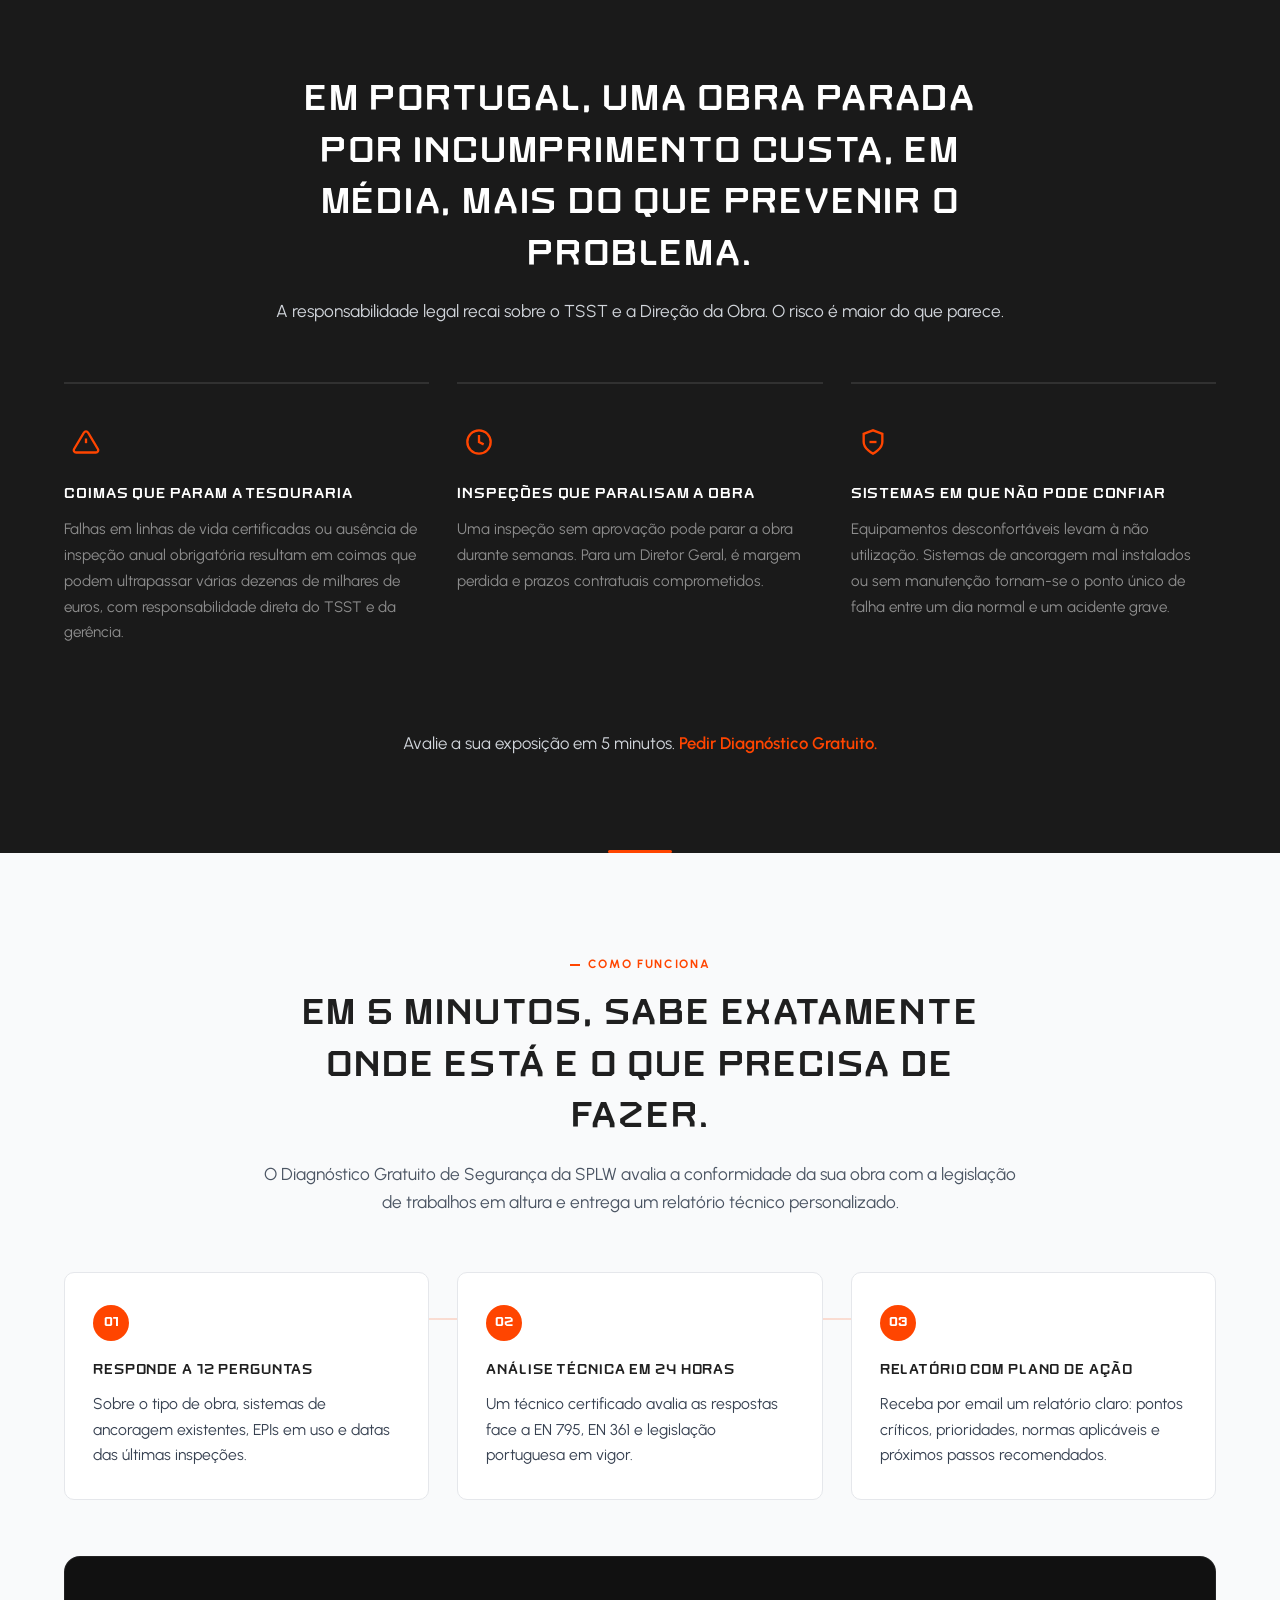
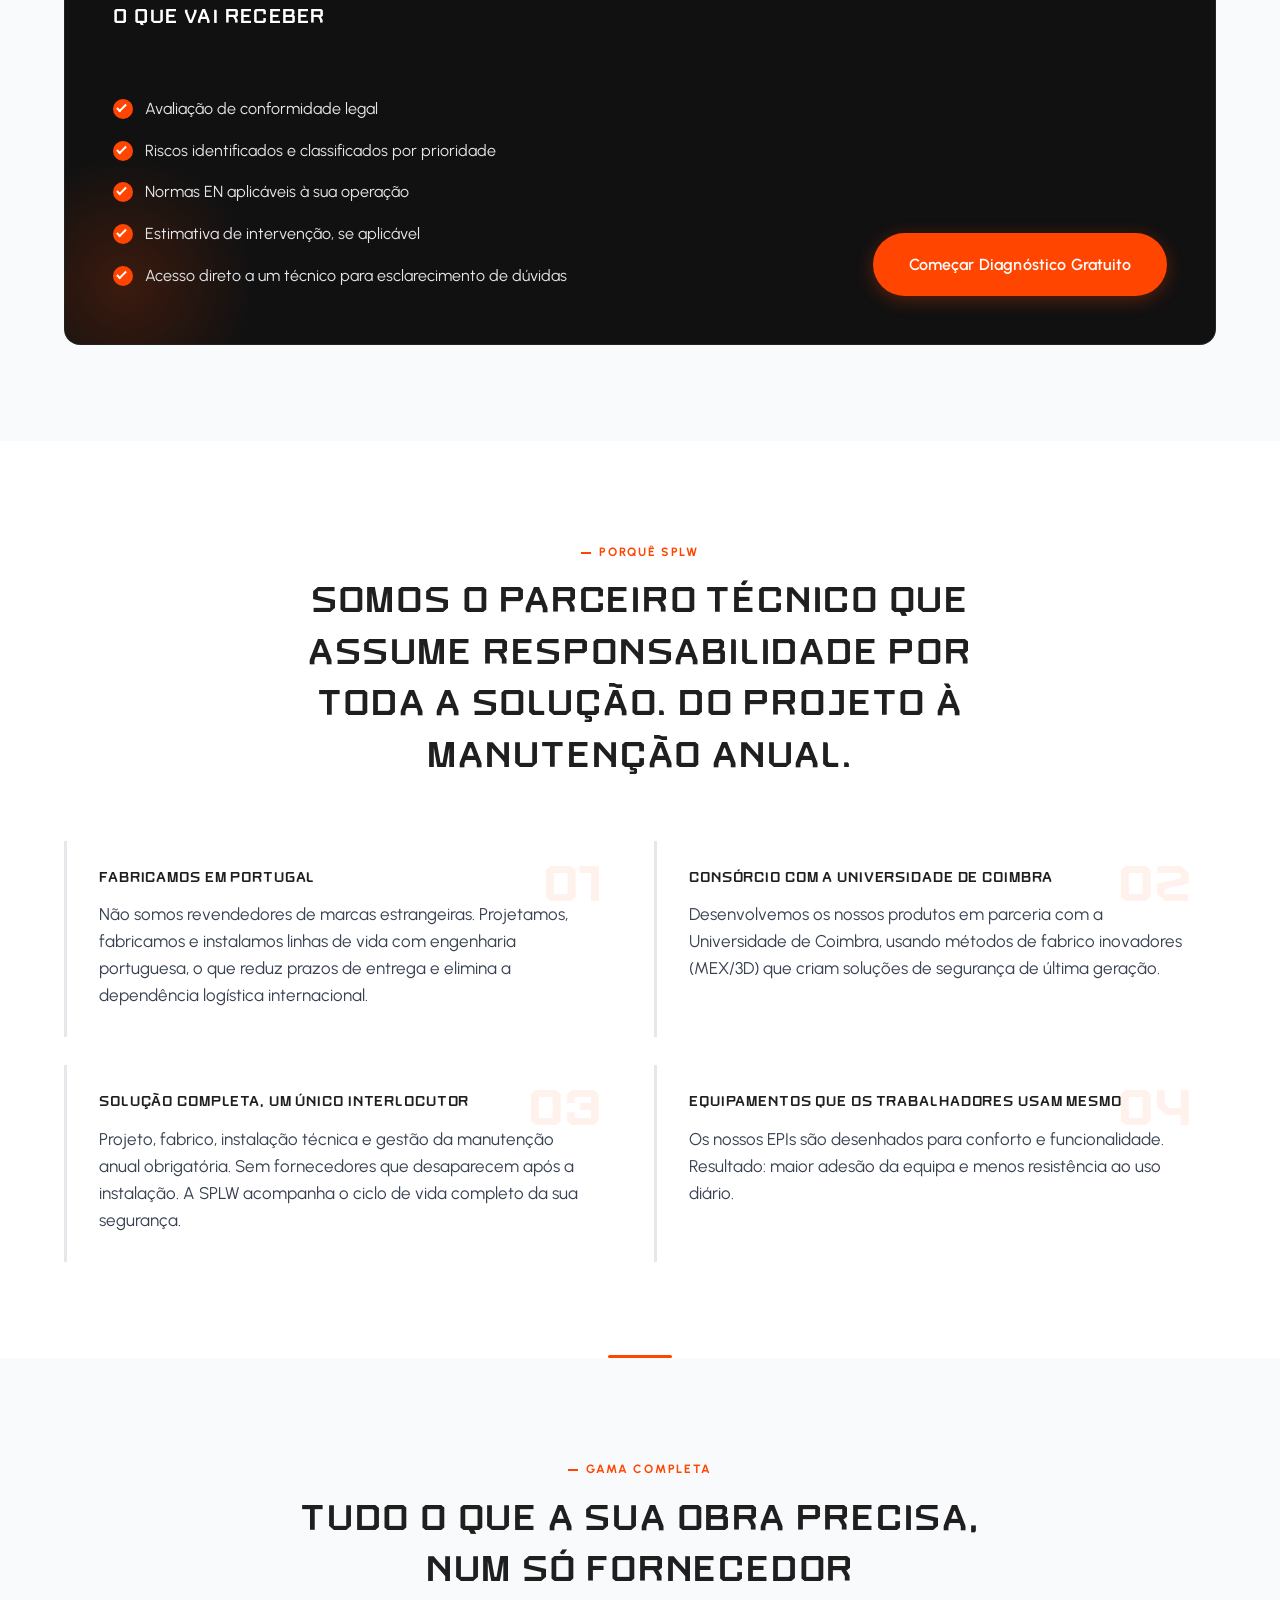
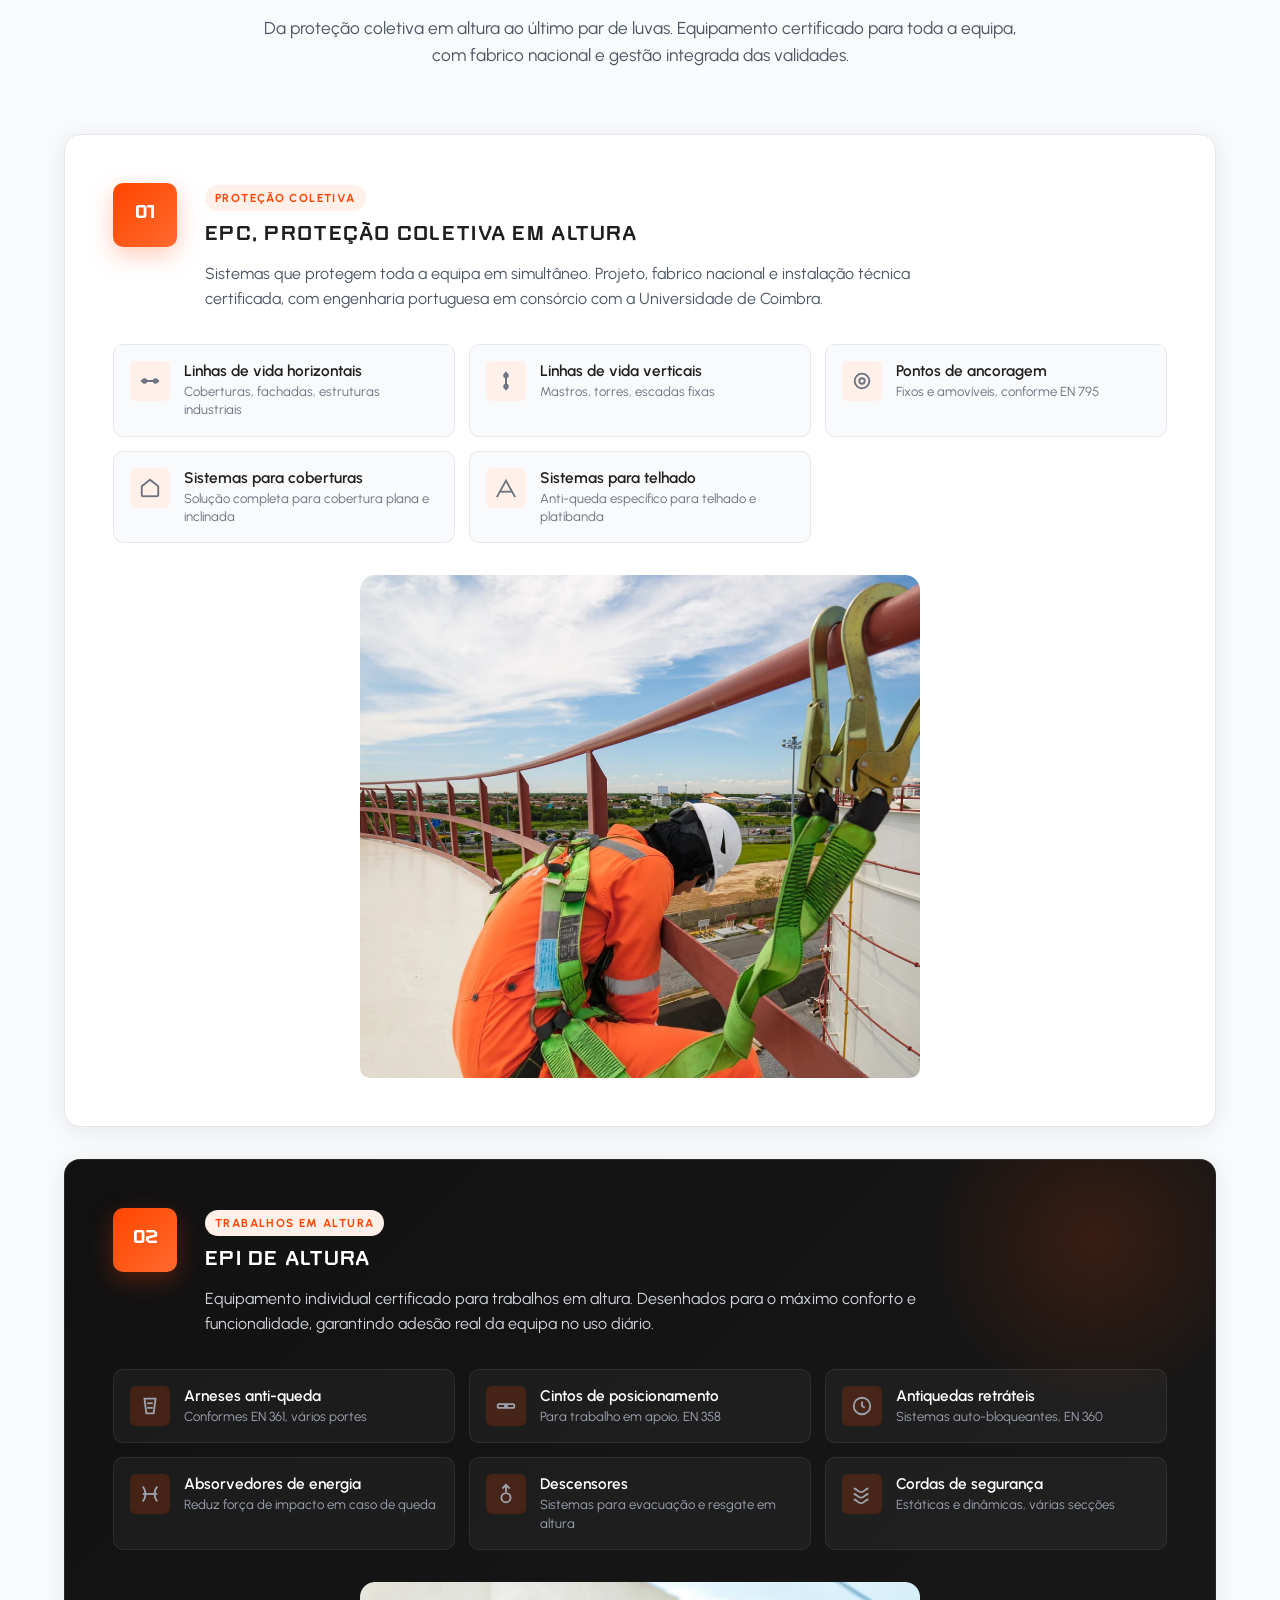
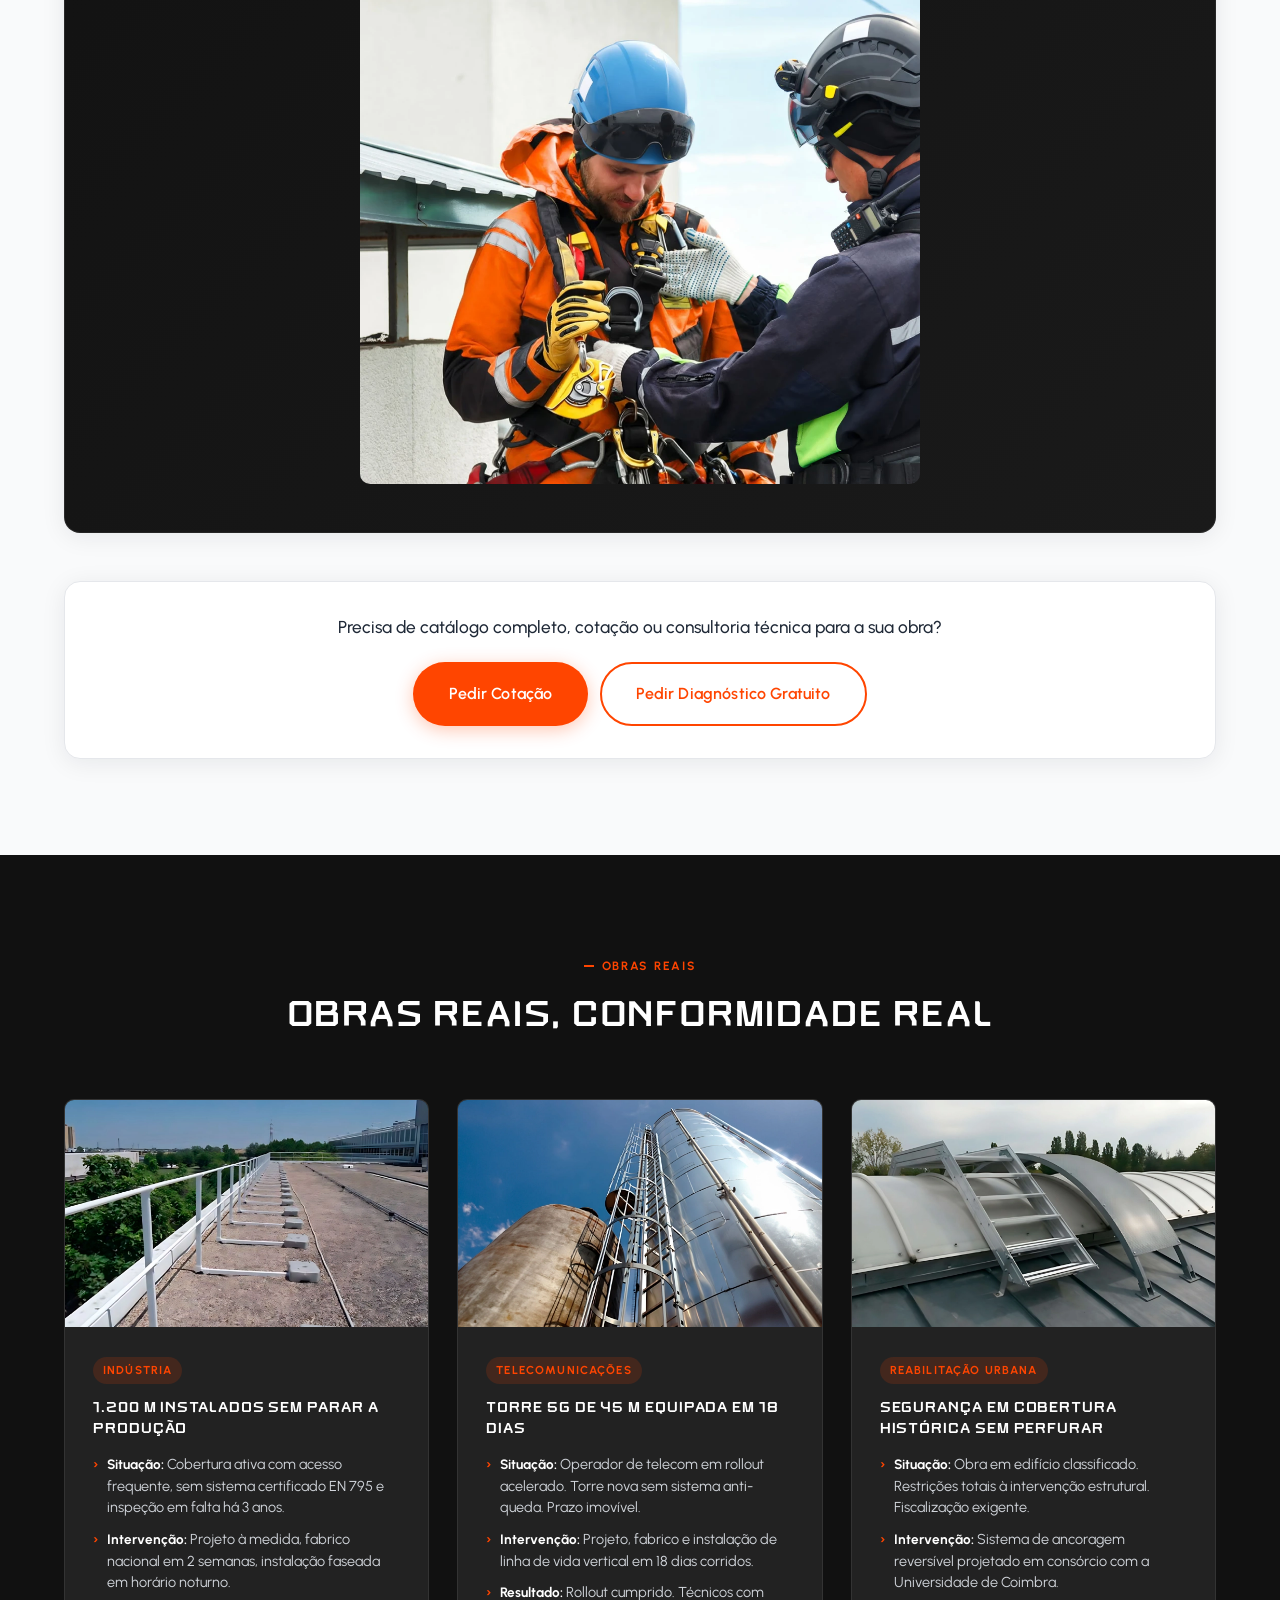
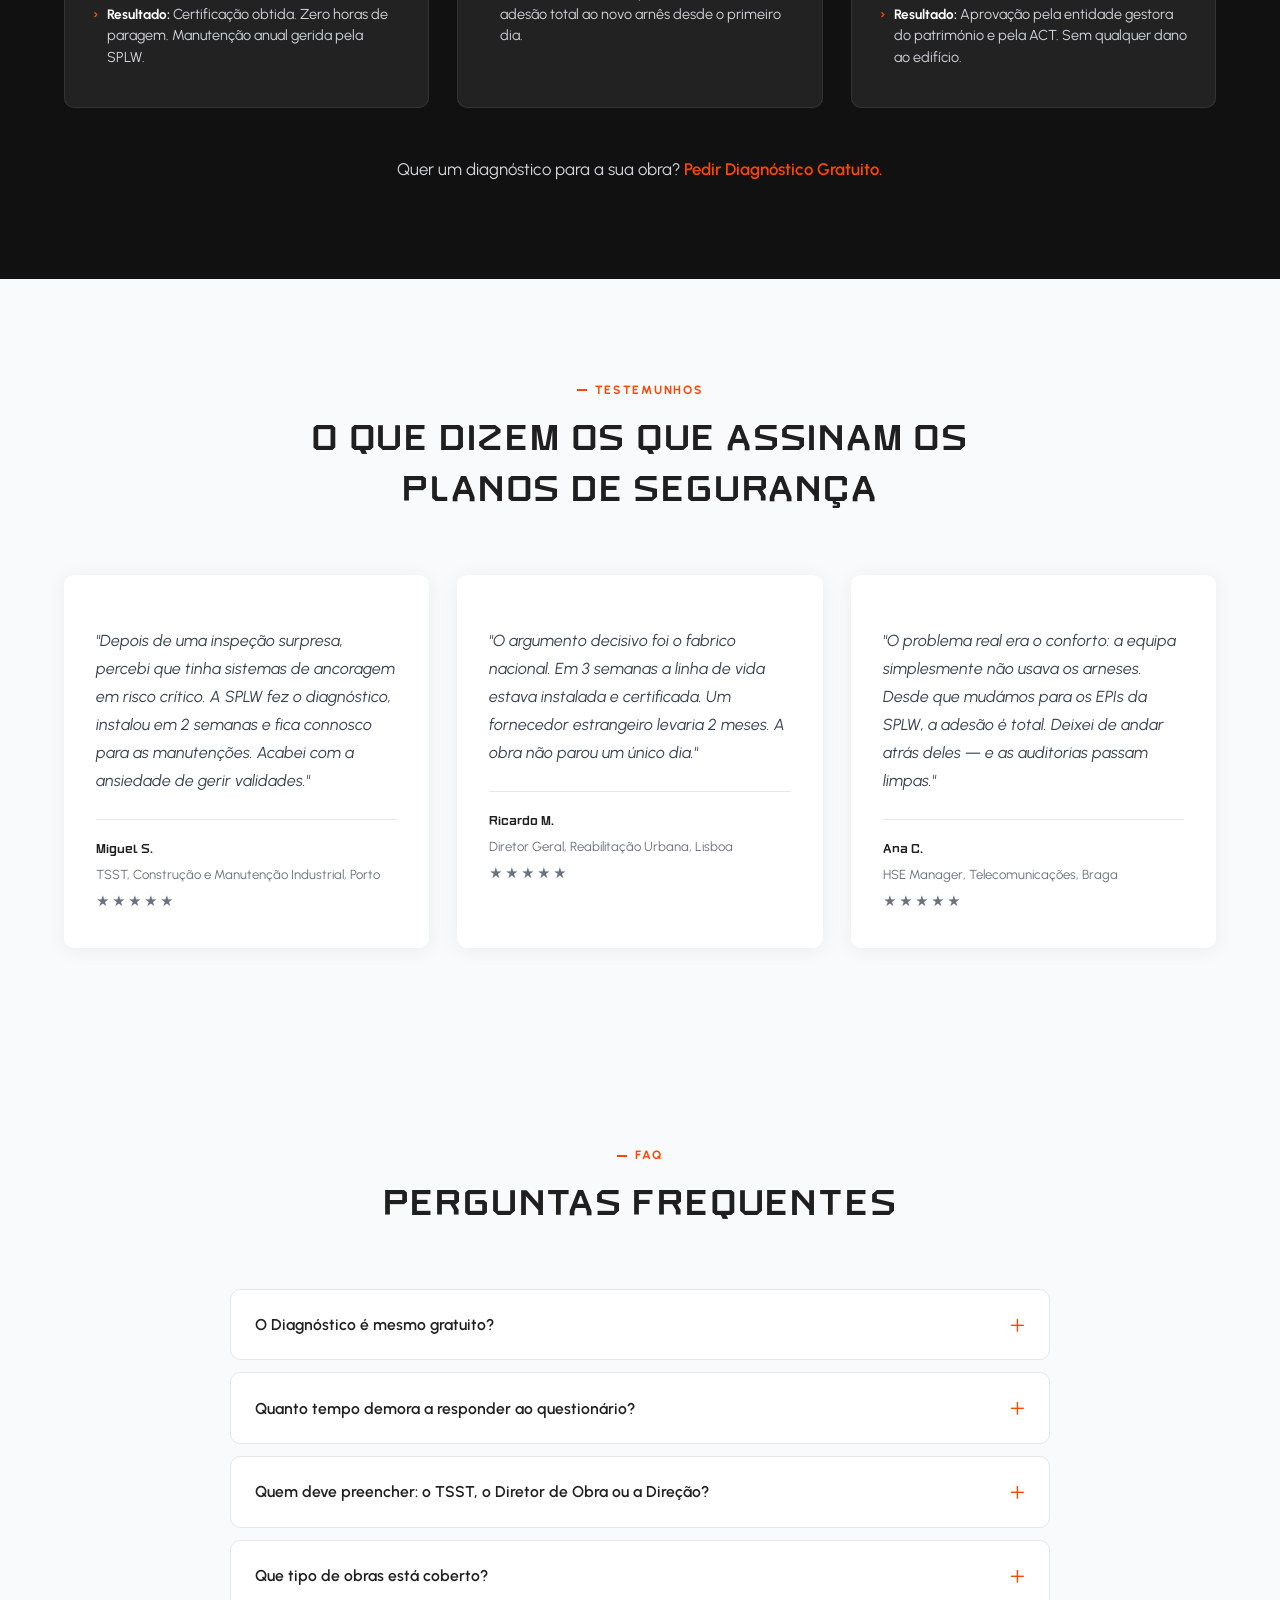
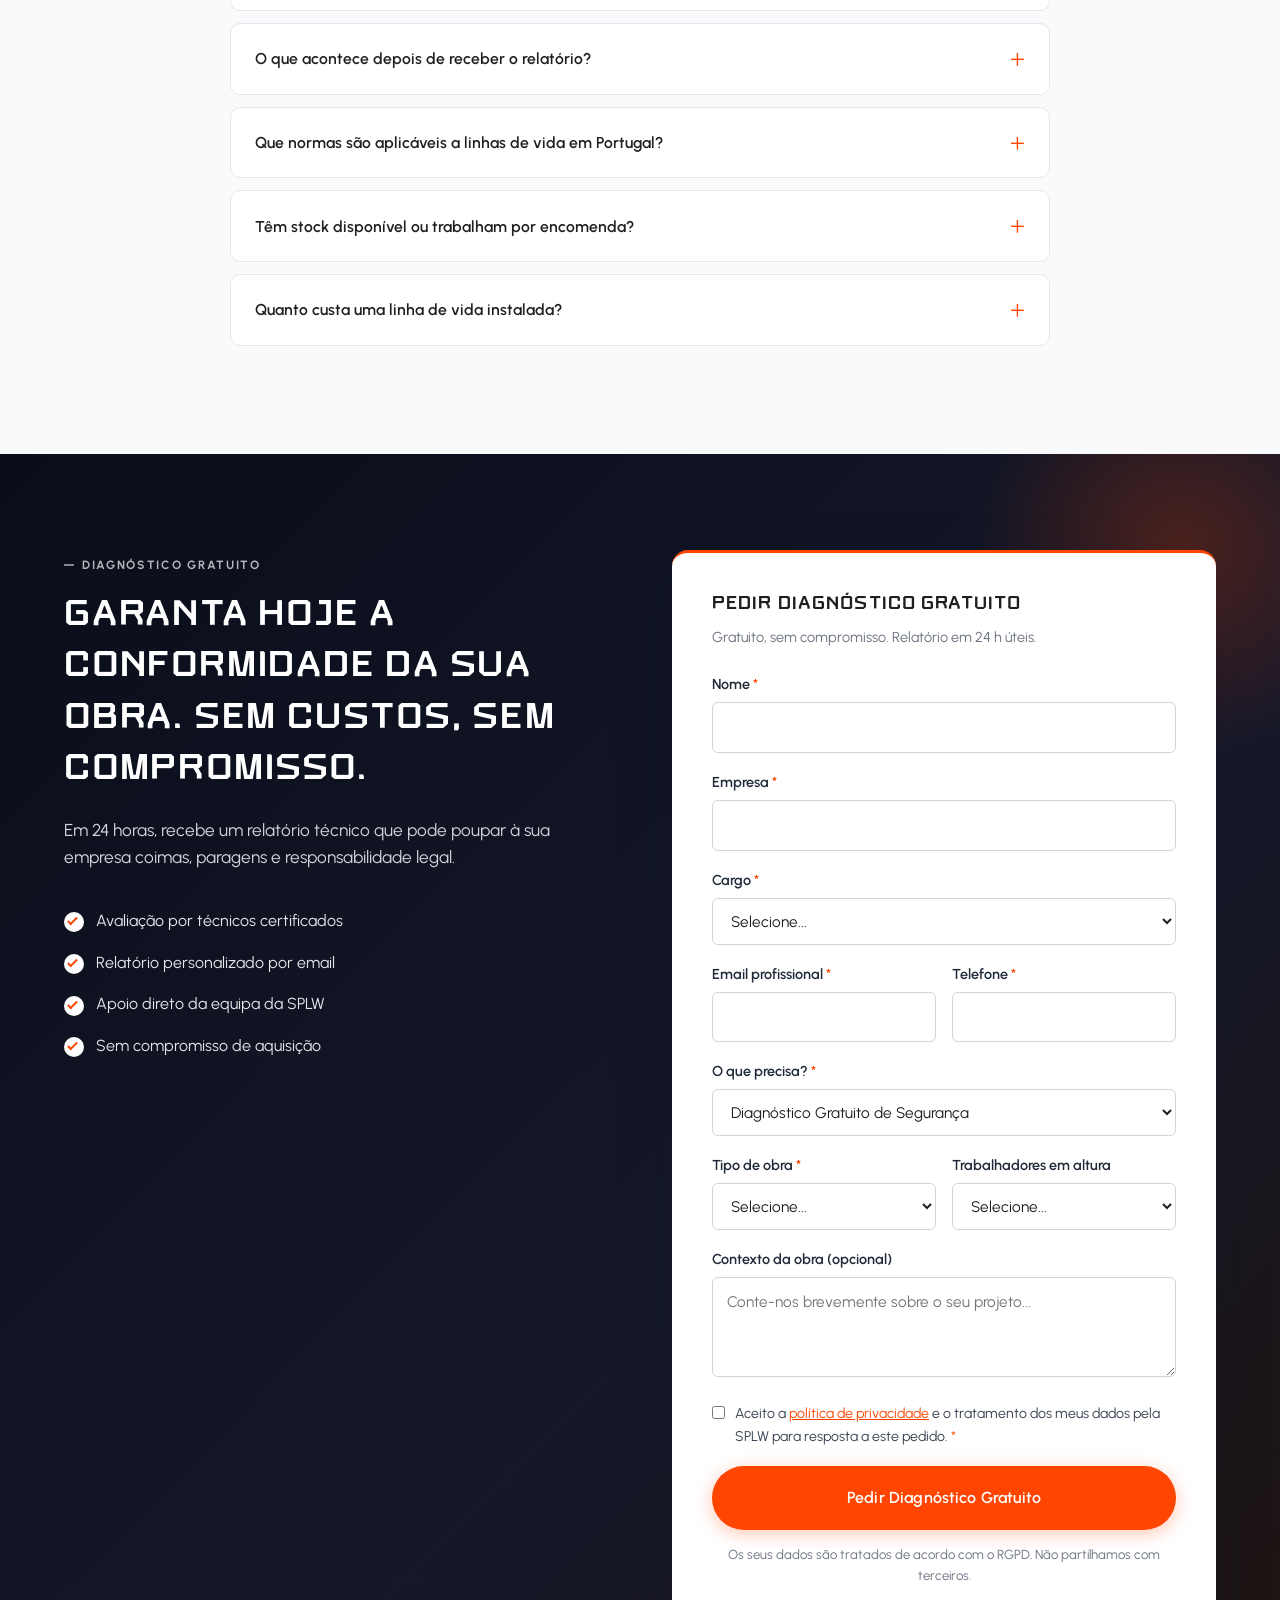
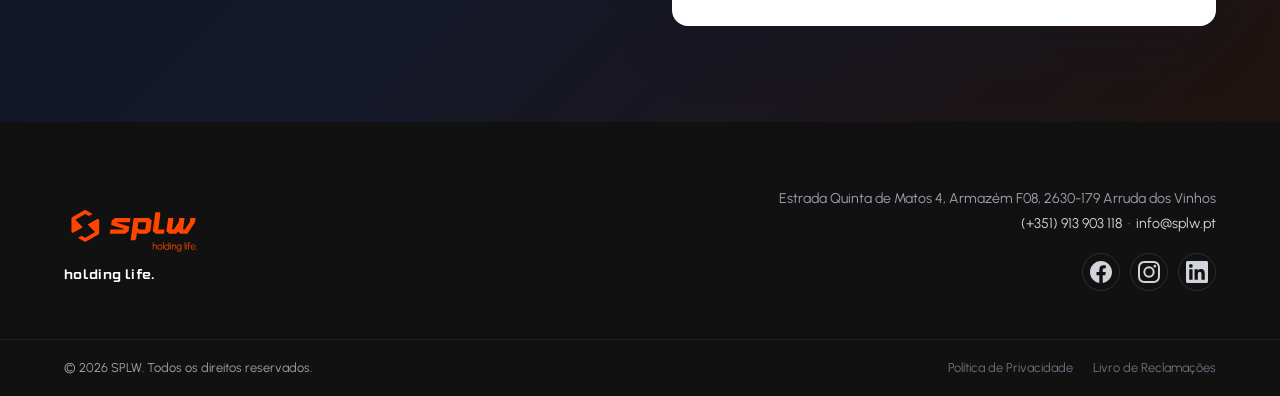
==== commit d5ff374f: "fix: content corrections and pt-PT compliance for SPLW LP - Remove em dash before "e" in hero - Fix " ====
--- a/index.html
+++ b/index.html
@@ -75,7 +75,7 @@
         <p class="hero__lead">
           Em Portugal, somos o <strong class="hero__lead-em">3.<sup>o</sup> país da UE</strong> com maior incidência de acidentes de trabalho não mortais.
           A responsabilidade legal recai diretamente sobre o TSST e a Direção de Obra.
-          Em 5 minutos, saiba exatamente onde está — e o que precisa de fazer para ficar protegido.
+          Em 5 minutos, saiba exatamente onde está e o que precisa de fazer para ficar protegido.
         </p>
         <ul class="hero__bullets">
           <li><span class="check" aria-hidden="true"></span> Conformidade verificada face a EN 795, EN 361 e legislação portuguesa</li>
@@ -151,7 +151,7 @@
     <div class="container">
       <header class="section-head section-head--light">
         <h2>Em Portugal, uma obra parada por incumprimento custa, em média, mais do que prevenir o problema.</h2>
-        <p>A responsabilidade legal recai sobre o TSST e a Direção da Obra. E o risco é maior do que parece.</p>
+        <p>A responsabilidade legal recai sobre o TSST e a Direção da Obra. O risco é maior do que parece.</p>
       </header>
       <div class="cards-3">
         <article class="card-dark">
@@ -396,113 +396,6 @@
         </ul>
         <div class="prod-cat__banner">
           <img src="assets/images/produto-epi.webp" alt="EPIs de altura SPLW — arneses, cordas, antiquedas" loading="lazy" />
-        </div>
-      </article>
-
-      <!-- Categoria 3: EPIs Gerais -->
-      <article class="prod-cat">
-        <div class="prod-cat__head">
-          <div class="prod-cat__badge">03</div>
-          <div class="prod-cat__title">
-            <span class="prod-cat__tag">Proteção Individual B2B</span>
-            <h3>EPIs Gerais</h3>
-            <p>Toda a proteção individual para o trabalhador, do calçado ao capacete. Marcas certificadas para uso intensivo em construção, indústria e manutenção.</p>
-          </div>
-        </div>
-        <ul class="prod-grid prod-grid--dense">
-          <li class="prod-item">
-            <span class="prod-item__icon" aria-hidden="true">
-              <svg viewBox="0 0 24 24" fill="none" stroke="currentColor" stroke-width="2"><path d="M3 18h14l3-3v-3l-3-1V8l-4-2H6L3 9v9z"/><path d="M3 18v2h17v-2"/></svg>
-            </span>
-            <div>
-              <strong>Calçado de segurança</strong>
-              <span>Lavoro e outras marcas certificadas</span>
-            </div>
-          </li>
-          <li class="prod-item">
-            <span class="prod-item__icon" aria-hidden="true">
-              <svg viewBox="0 0 24 24" fill="none" stroke="currentColor" stroke-width="2"><path d="M5 19h14l-2-12H7L5 19z"/><path d="M9 7V4h6v3"/><path d="M9 13h6"/></svg>
-            </span>
-            <div>
-              <strong>Botas com biqueira de aço</strong>
-              <span>S1P, S3 e SBP para diferentes ambientes</span>
-            </div>
-          </li>
-          <li class="prod-item">
-            <span class="prod-item__icon" aria-hidden="true">
-              <svg viewBox="0 0 24 24" fill="none" stroke="currentColor" stroke-width="2"><path d="M9 21v-7l-3-2V6a2 2 0 0 1 2-2h1v6l2 1V3h2v8l2-1V4h1a2 2 0 0 1 2 2v6l-3 2v7"/></svg>
-            </span>
-            <div>
-              <strong>Luvas anticorte</strong>
-              <span>Níveis A1 a F, EN 388</span>
-            </div>
-          </li>
-          <li class="prod-item">
-            <span class="prod-item__icon" aria-hidden="true">
-              <svg viewBox="0 0 24 24" fill="none" stroke="currentColor" stroke-width="2"><path d="M9 21v-7l-3-2V6a2 2 0 0 1 2-2h1v6l2 1V3h2v8l2-1V4h1a2 2 0 0 1 2 2v6l-3 2v7"/><circle cx="12" cy="14" r="1" fill="currentColor"/></svg>
-            </span>
-            <div>
-              <strong>Luvas nitrílicas</strong>
-              <span>Descartáveis para químicos e manuseamento</span>
-            </div>
-          </li>
-          <li class="prod-item">
-            <span class="prod-item__icon" aria-hidden="true">
-              <svg viewBox="0 0 24 24" fill="none" stroke="currentColor" stroke-width="2"><path d="M4 14c0-5 4-9 8-9s8 4 8 9"/><path d="M3 14h18v3H3z"/><path d="M11 5V2h2v3"/></svg>
-            </span>
-            <div>
-              <strong>Capacetes de proteção</strong>
-              <span>EN 397, com e sem ventilação</span>
-            </div>
-          </li>
-          <li class="prod-item">
-            <span class="prod-item__icon" aria-hidden="true">
-              <svg viewBox="0 0 24 24" fill="none" stroke="currentColor" stroke-width="2"><circle cx="7" cy="14" r="4"/><circle cx="17" cy="14" r="4"/><path d="M11 14h2"/><path d="M3 10l3-4h12l3 4"/></svg>
-            </span>
-            <div>
-              <strong>Óculos e viseiras</strong>
-              <span>Proteção mecânica, química e UV</span>
-            </div>
-          </li>
-          <li class="prod-item">
-            <span class="prod-item__icon" aria-hidden="true">
-              <svg viewBox="0 0 24 24" fill="none" stroke="currentColor" stroke-width="2"><path d="M4 12a8 8 0 0 1 16 0"/><rect x="3" y="12" width="5" height="7" rx="2"/><rect x="16" y="12" width="5" height="7" rx="2"/></svg>
-            </span>
-            <div>
-              <strong>Abafadores auriculares</strong>
-              <span>Atenuação 25 a 35 dB</span>
-            </div>
-          </li>
-          <li class="prod-item">
-            <span class="prod-item__icon" aria-hidden="true">
-              <svg viewBox="0 0 24 24" fill="none" stroke="currentColor" stroke-width="2"><circle cx="8" cy="12" r="3"/><circle cx="16" cy="12" r="3"/></svg>
-            </span>
-            <div>
-              <strong>Tampões auriculares</strong>
-              <span>Descartáveis e moldáveis, EN 352</span>
-            </div>
-          </li>
-          <li class="prod-item">
-            <span class="prod-item__icon" aria-hidden="true">
-              <svg viewBox="0 0 24 24" fill="none" stroke="currentColor" stroke-width="2"><path d="M4 12c0-3 2-6 8-6s8 3 8 6-2 6-8 6-8-3-8-6z"/><path d="M9 12h6"/></svg>
-            </span>
-            <div>
-              <strong>Máscaras FFP2 / FFP3</strong>
-              <span>Proteção respiratória, EN 149</span>
-            </div>
-          </li>
-          <li class="prod-item">
-            <span class="prod-item__icon" aria-hidden="true">
-              <svg viewBox="0 0 24 24" fill="none" stroke="currentColor" stroke-width="2"><path d="M7 4h10l-1 4h2v10l-3 4H9l-3-4V8h2L7 4z"/><path d="M9 12h6"/></svg>
-            </span>
-            <div>
-              <strong>Vestuário alta visibilidade</strong>
-              <span>Coletes, casacos e calças, EN ISO 20471</span>
-            </div>
-          </li>
-        </ul>
-        <div class="prod-cat__banner">
-          <img src="assets/images/produto-servicos.webp" alt="EPIs gerais SPLW — calçado, capacetes, luvas" loading="lazy" />
         </div>
       </article>
 
@@ -645,16 +538,8 @@
           <p>Principalmente EN 795 (sistemas de ancoragem), EN 361 (arneses anti-queda) e legislação portuguesa, incluindo o Decreto-Lei nº 50/2005 e o enquadramento do Código do Trabalho.</p>
         </details>
         <details class="accordion__item">
-          <summary>Para além de linhas de vida, vendem outro equipamento de proteção?</summary>
-          <p>Sim. Fornecemos a gama completa de EPIs gerais para obra: calçado de segurança (Lavoro e outras marcas), botas com biqueira de aço, luvas anticorte e nitrílicas, capacetes, óculos e viseiras, abafadores e tampões auriculares, máscaras FFP2/FFP3 e vestuário de alta visibilidade. Tudo certificado conforme as normas EN aplicáveis.</p>
-        </details>
-        <details class="accordion__item">
           <summary>Têm stock disponível ou trabalham por encomenda?</summary>
-          <p>Os EPIs de uso corrente (luvas, calçado, capacetes, máscaras) têm stock para entrega rápida. Sistemas EPC (linhas de vida) e equipamentos especializados são produzidos por encomenda com prazo curto, dado o fabrico nacional.</p>
-        </details>
-        <details class="accordion__item">
-          <summary>Fornecem cotação para fornecimento contínuo a obras?</summary>
-          <p>Sim. Trabalhamos com contratos de fornecimento contínuo para construtoras, empresas de manutenção industrial e operadores de telecomunicações. Pedimos um briefing das necessidades mensais para apresentar condições.</p>
+          <p>Sistemas EPC (linhas de vida) e equipamentos especializados são produzidos por encomenda. Os prazos são curtos dado o desenvolvimento e produção nacional.</p>
         </details>
         <details class="accordion__item">
           <summary>Quanto custa uma linha de vida instalada?</summary>
@@ -722,7 +607,7 @@
           <label for="tipo_pedido">O que precisa? <span aria-hidden="true">*</span></label>
           <select id="tipo_pedido" name="tipo_pedido" required>
             <option value="Diagnóstico Gratuito de Segurança">Diagnóstico Gratuito de Segurança</option>
-            <option value="Cotação de Produtos">Cotação de Produtos (EPC, EPI, EPIs Gerais)</option>
+            <option value="Cotação de Produtos">Cotação de Produtos (EPC, EPI)</option>
             <option value="Inspeção e Manutenção">Inspeção e Manutenção Anual</option>
             <option value="Consultoria Técnica">Consultoria Técnica</option>
             <option value="Outro">Outro</option>
--- a/assets/css/styles.css
+++ b/assets/css/styles.css
@@ -1167,6 +1167,8 @@
   line-height: 1;
   margin-bottom: 8px;
 }
+.stat-item__num sup { font-size: .5em; vertical-align: super; line-height: 0; }
+.hero__lead sup { font-size: .65em; vertical-align: super; line-height: 0; }
 .stat-item__label {
   font-size: .8rem;
   color: var(--gray-400);
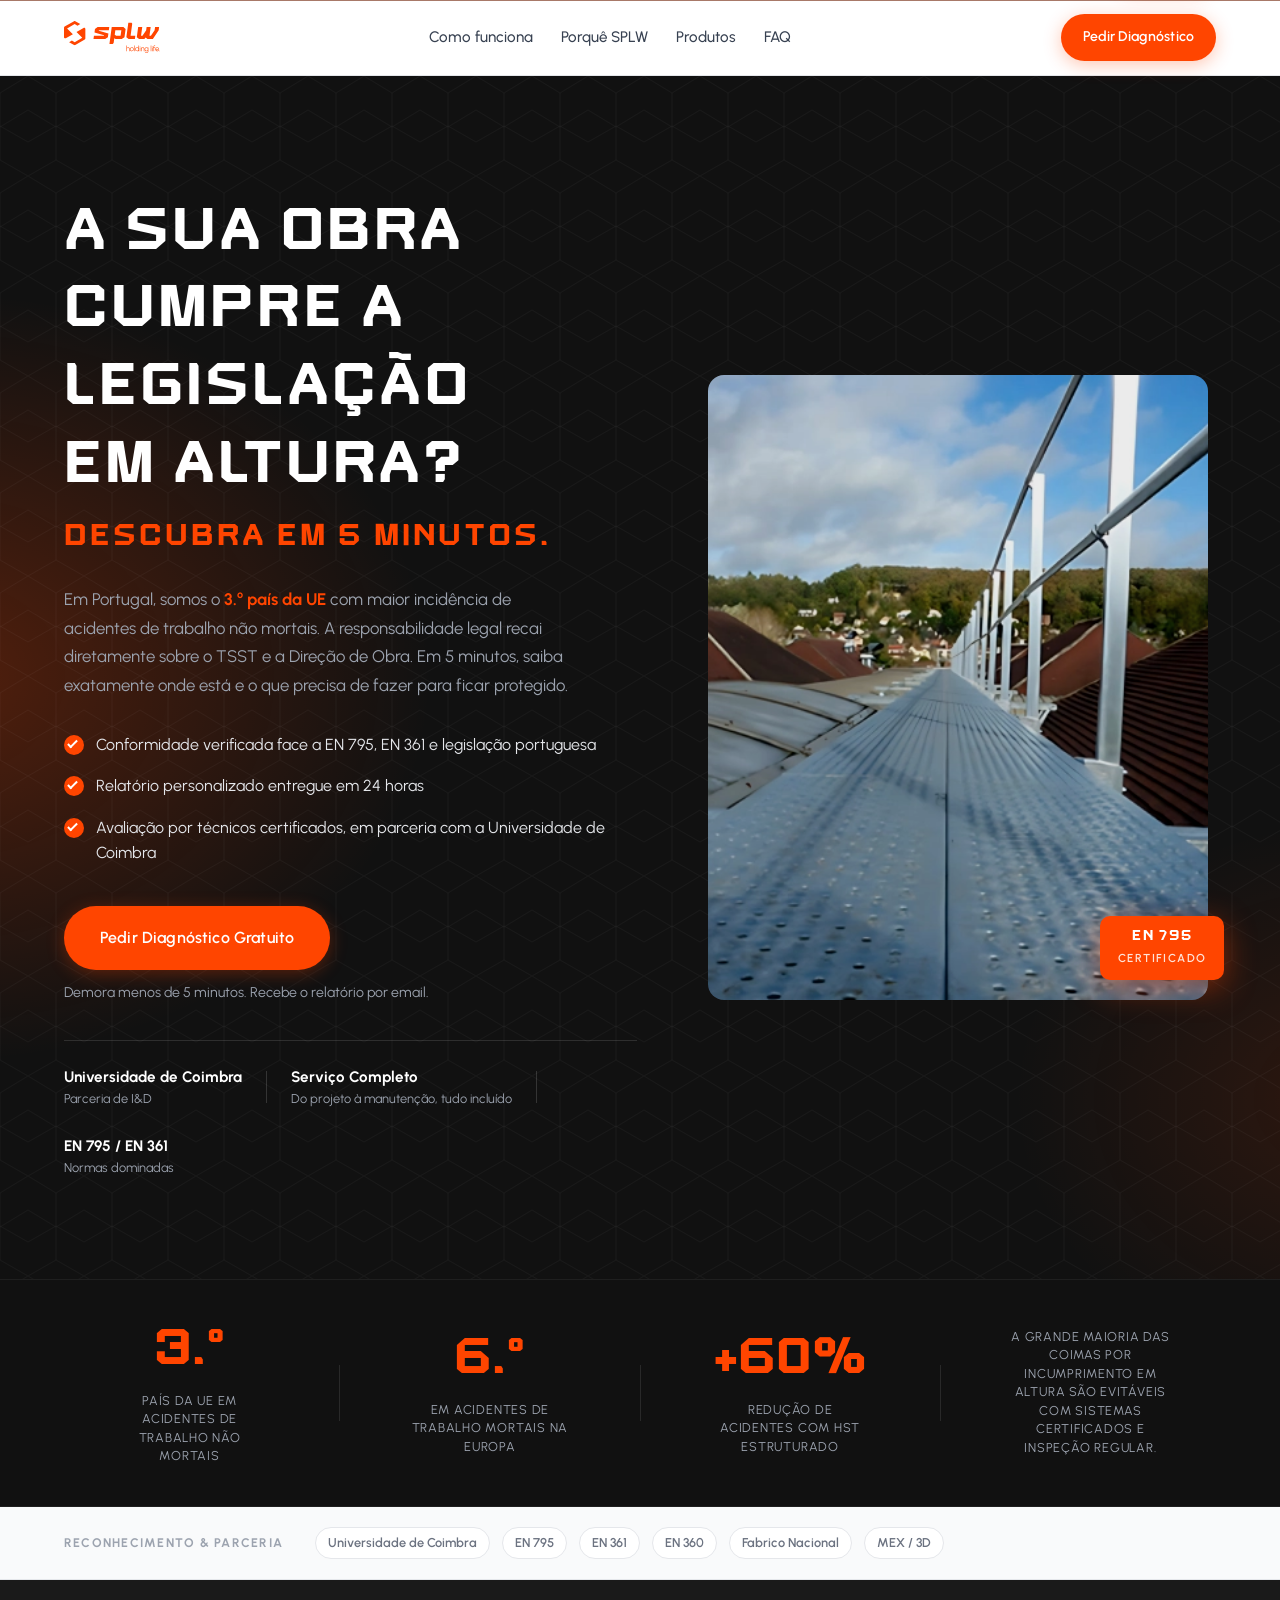
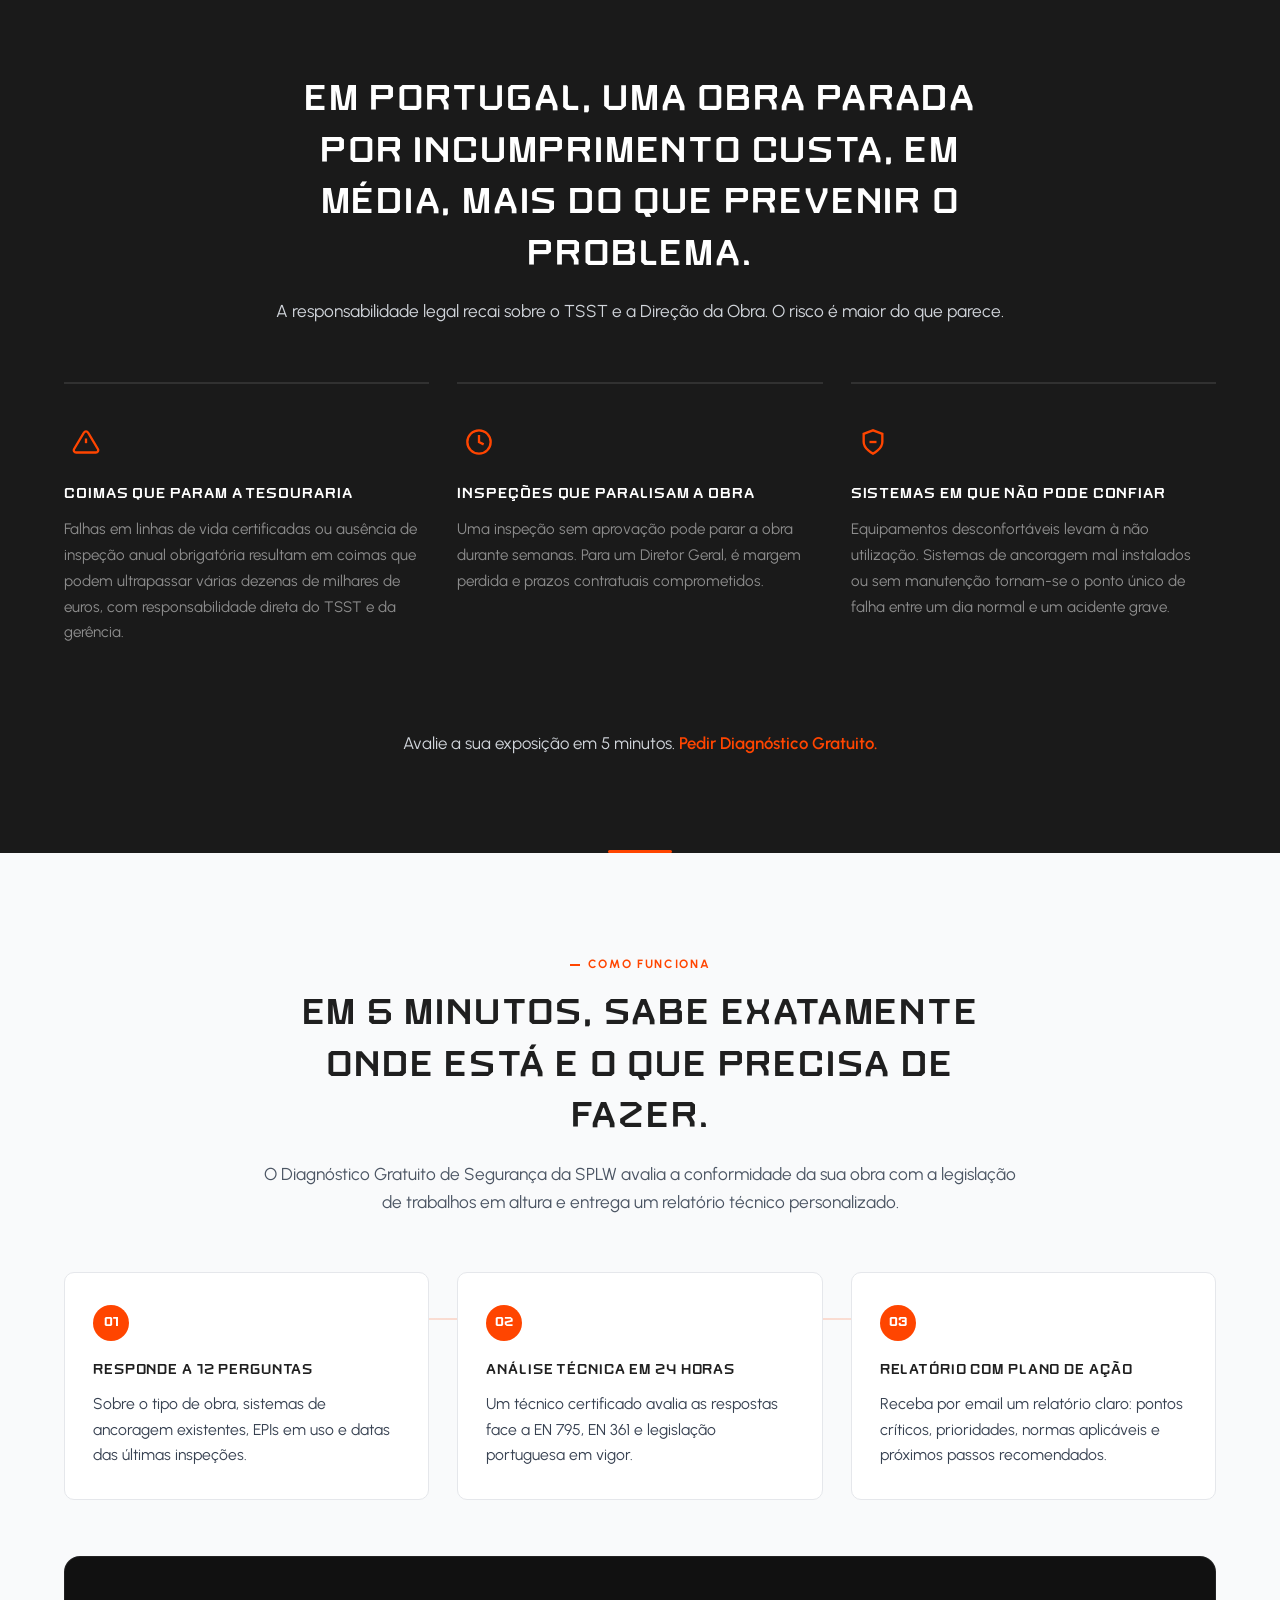
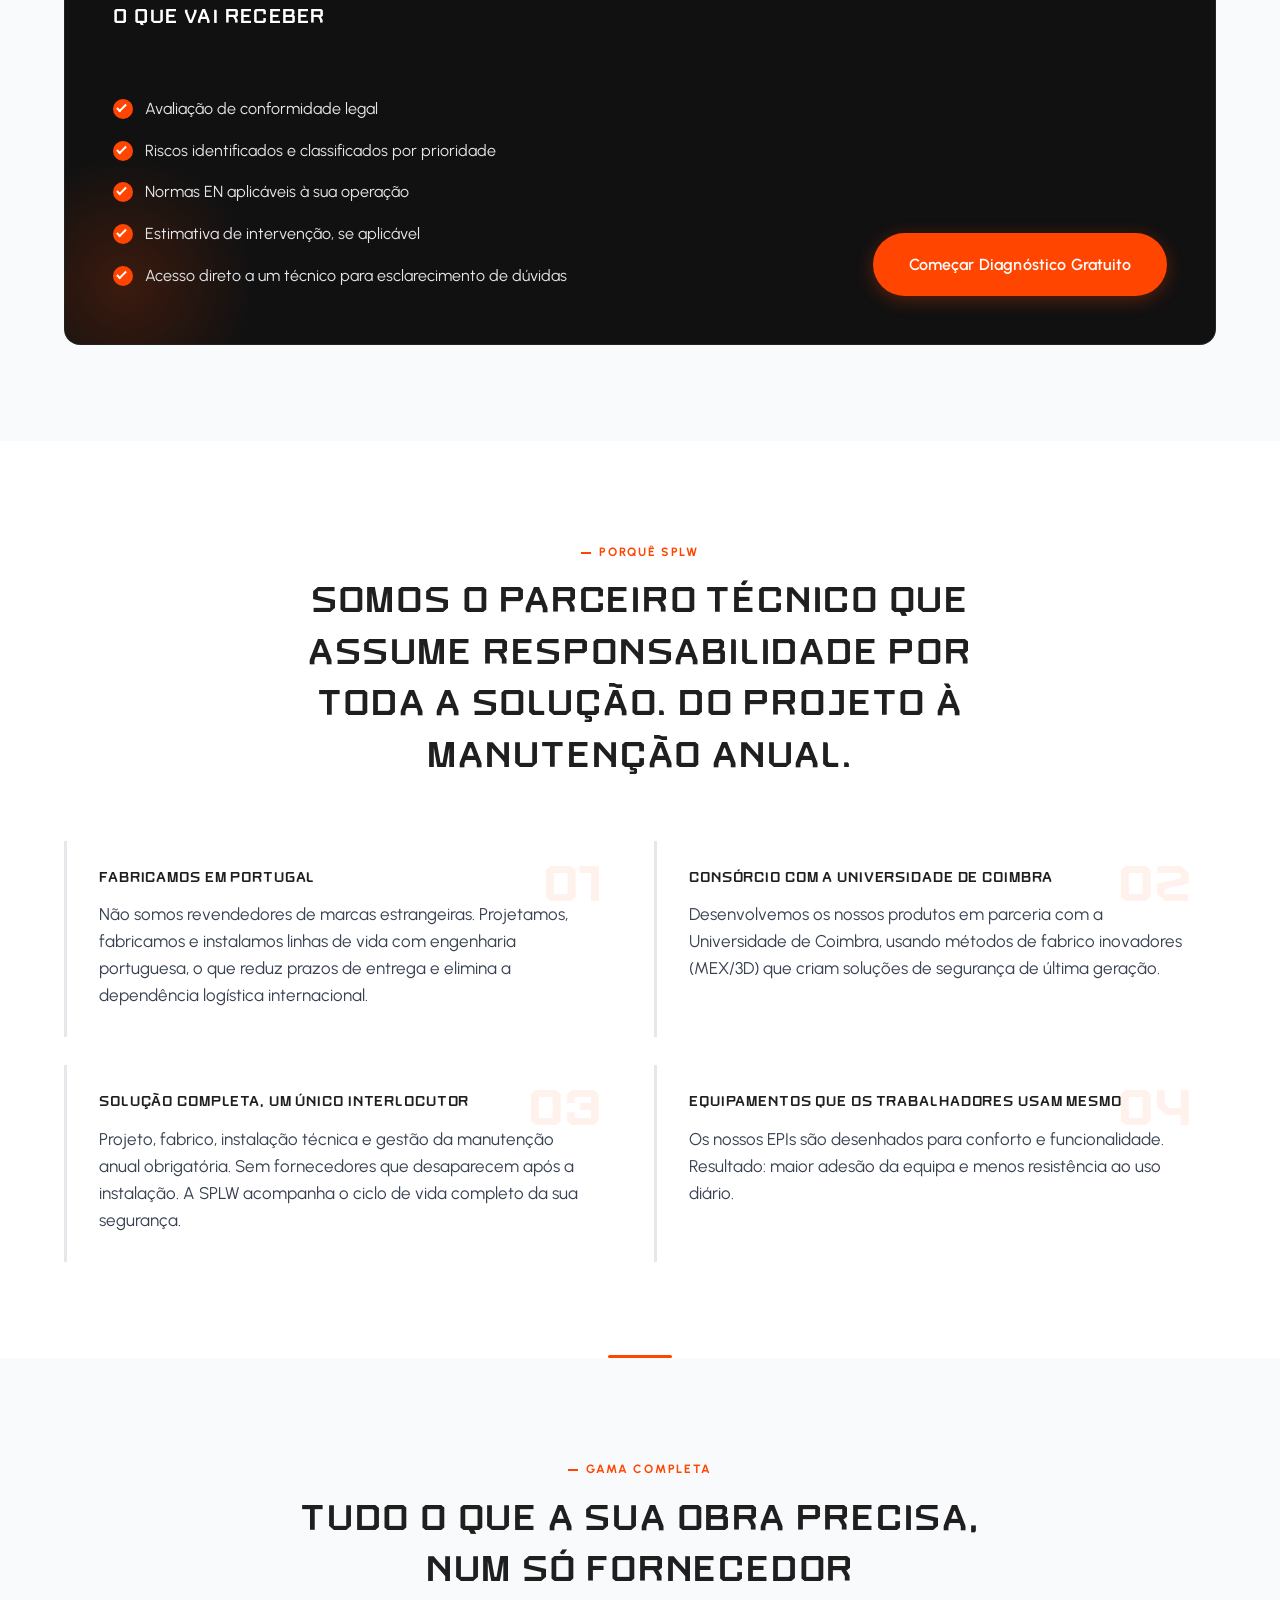
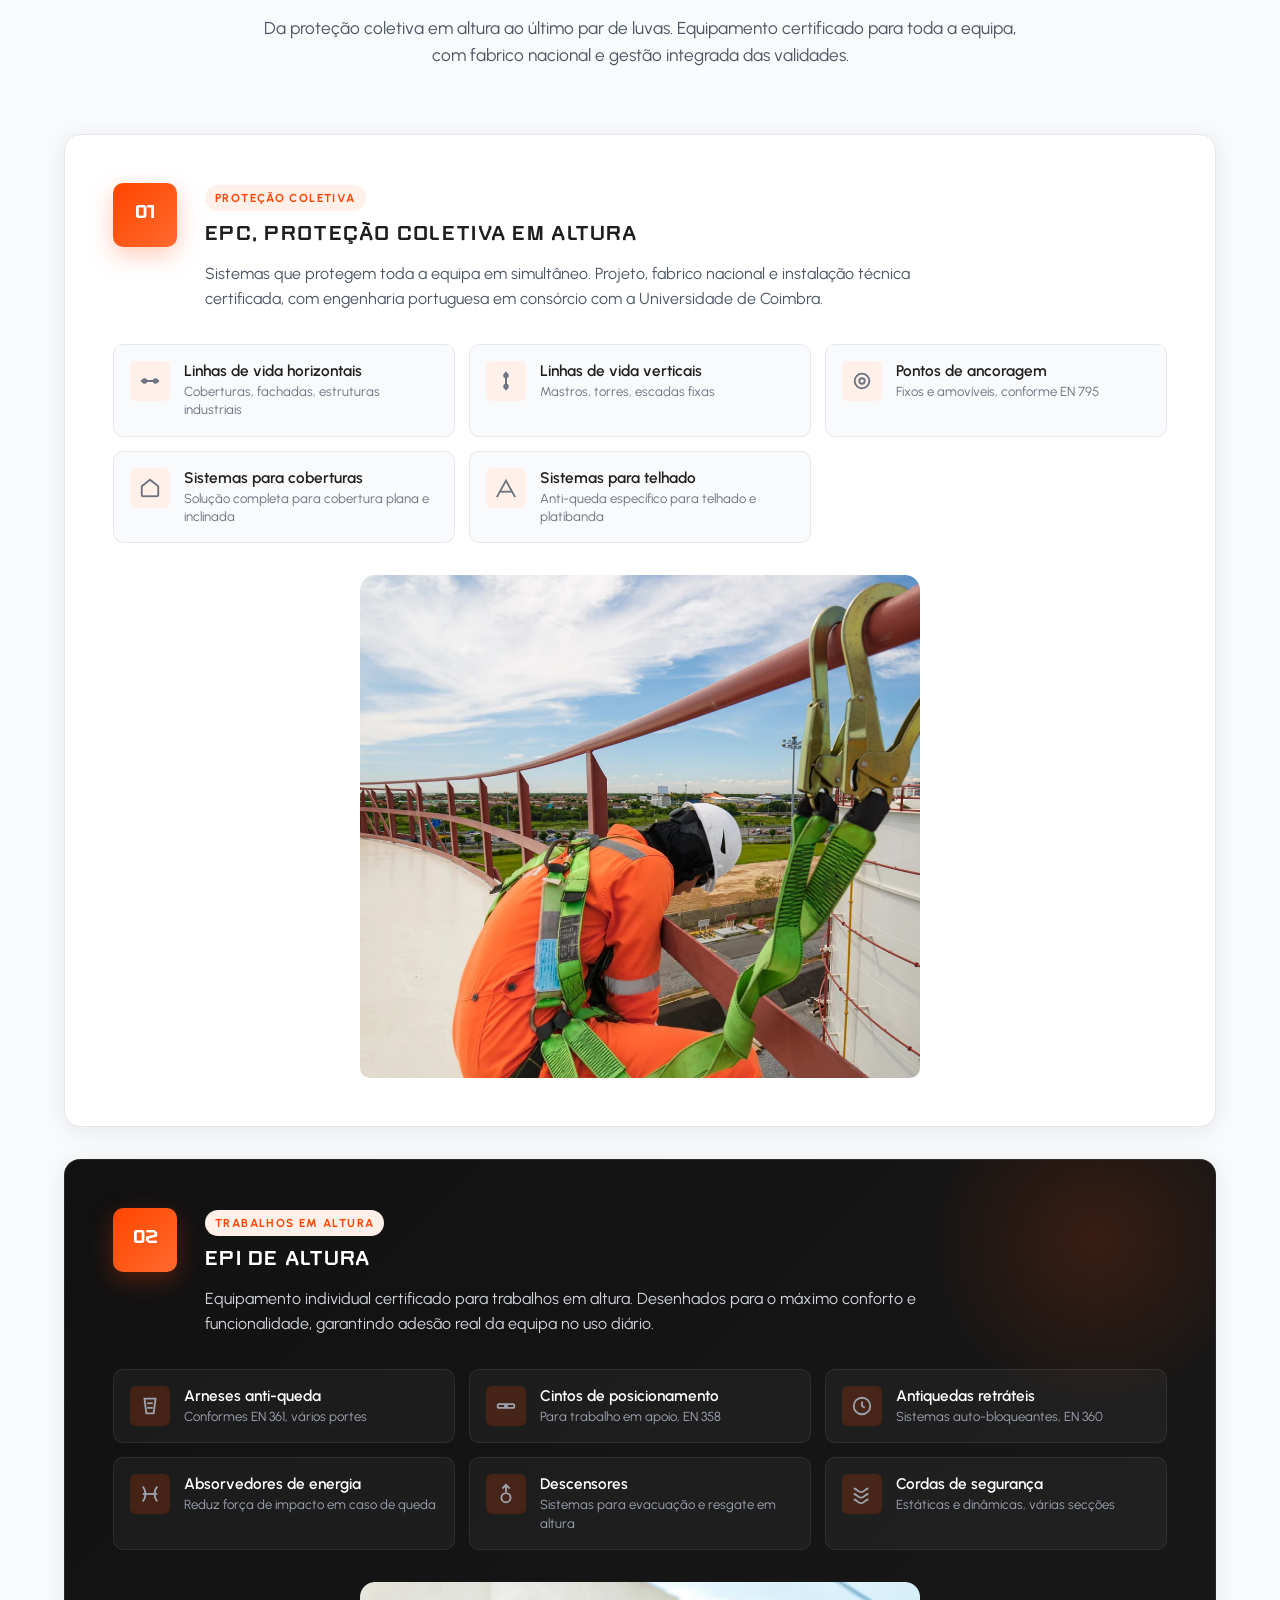
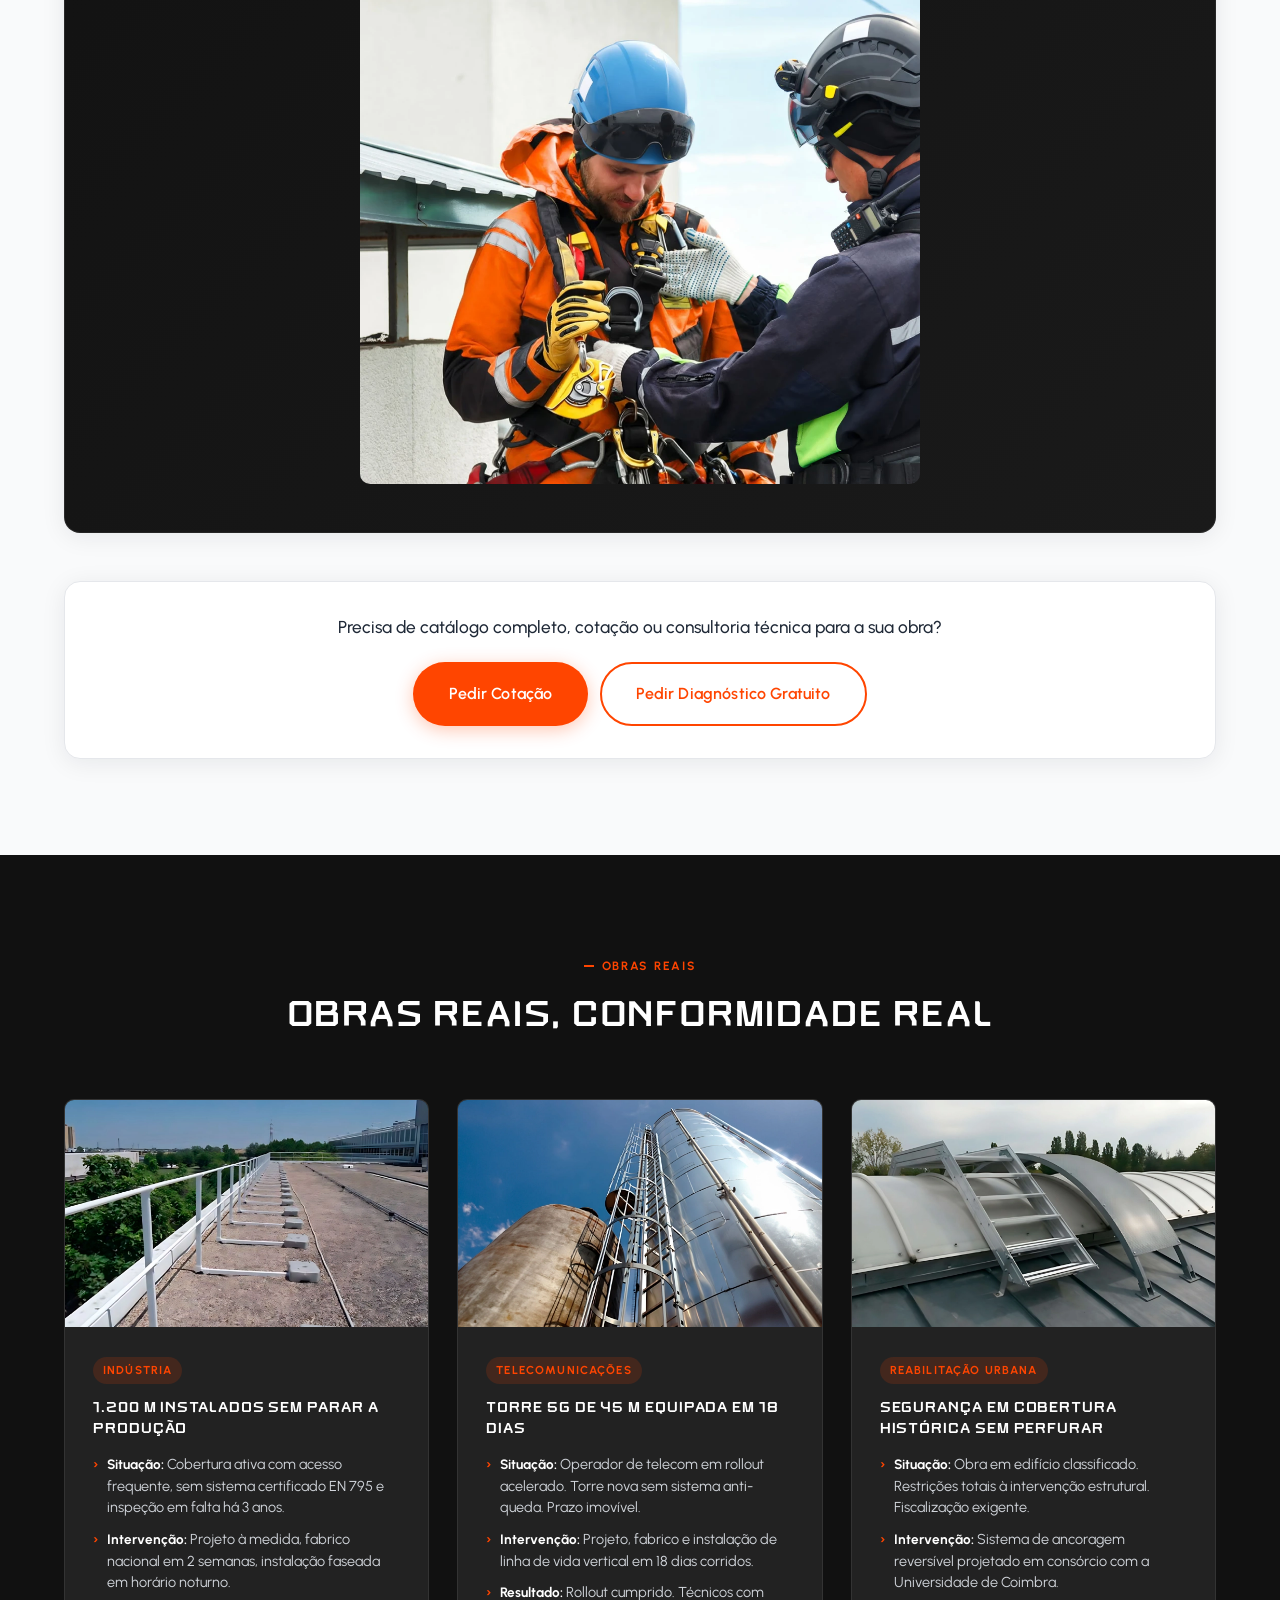
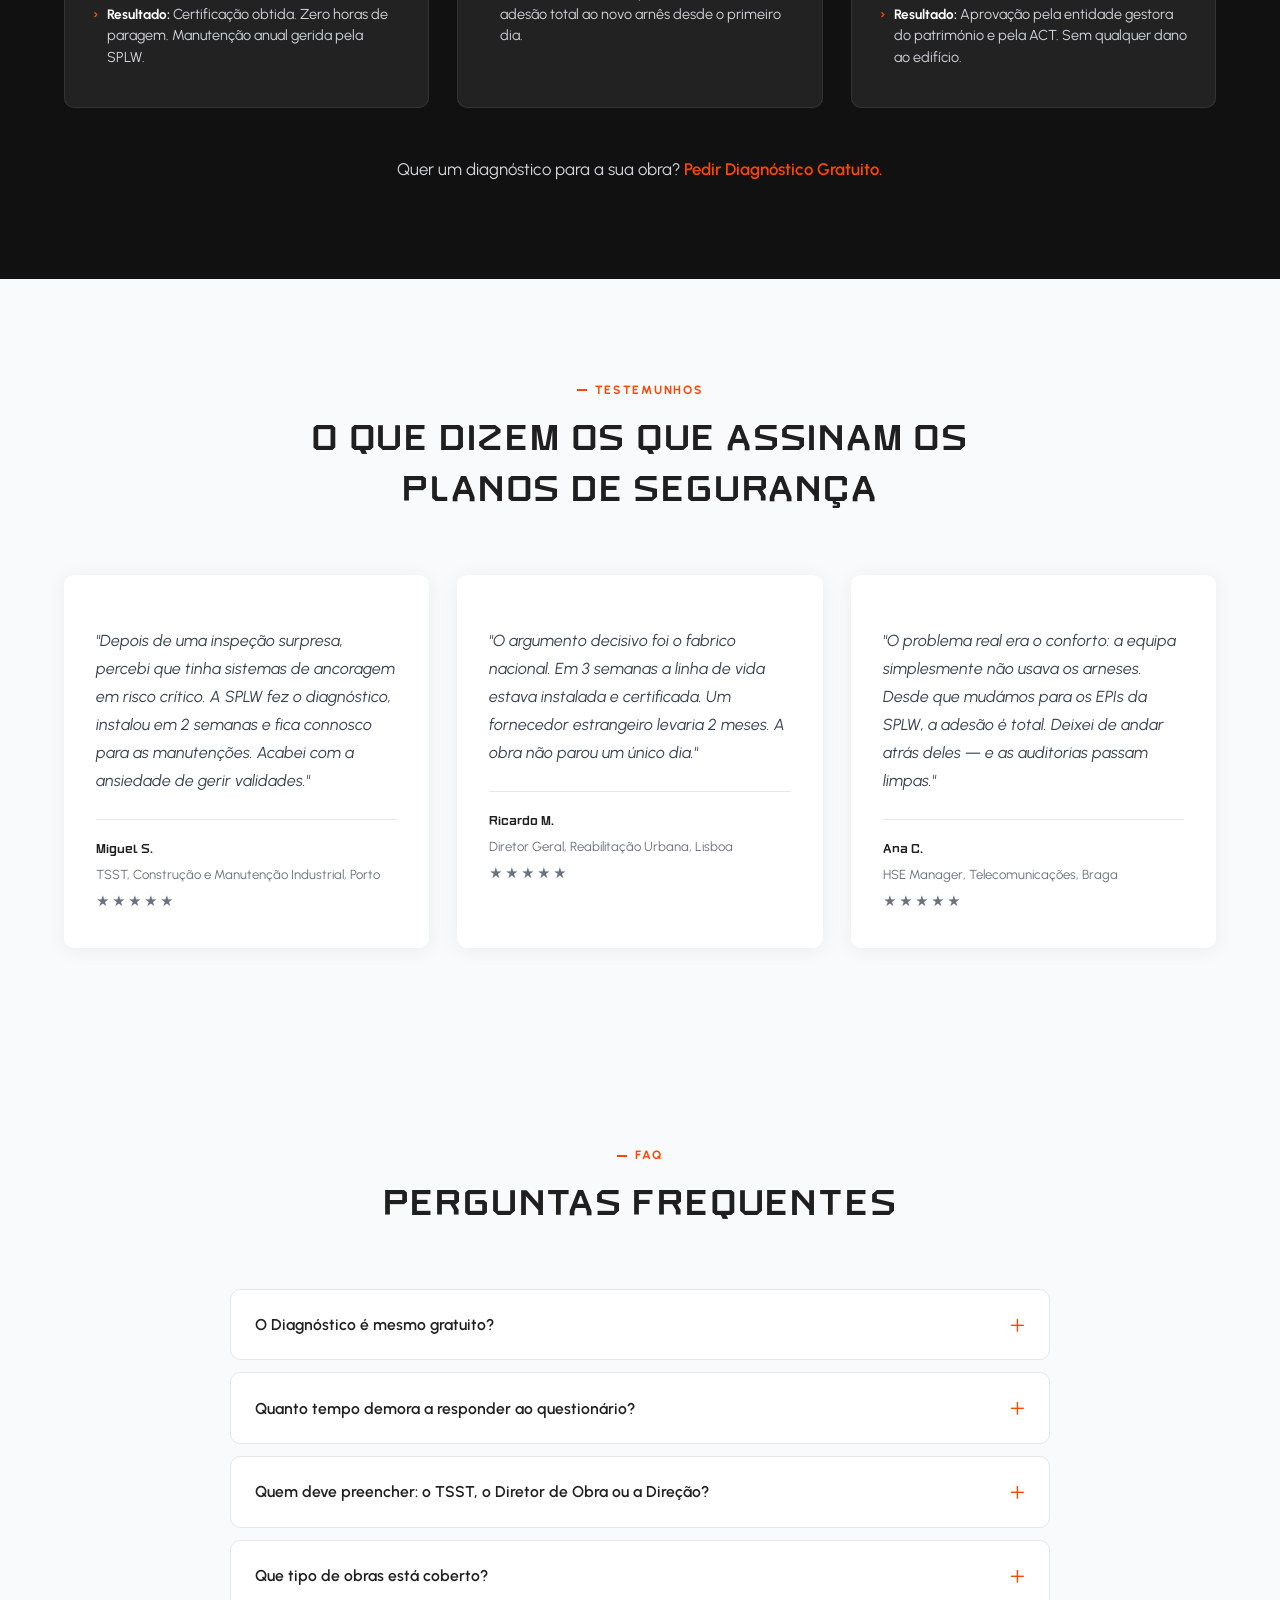
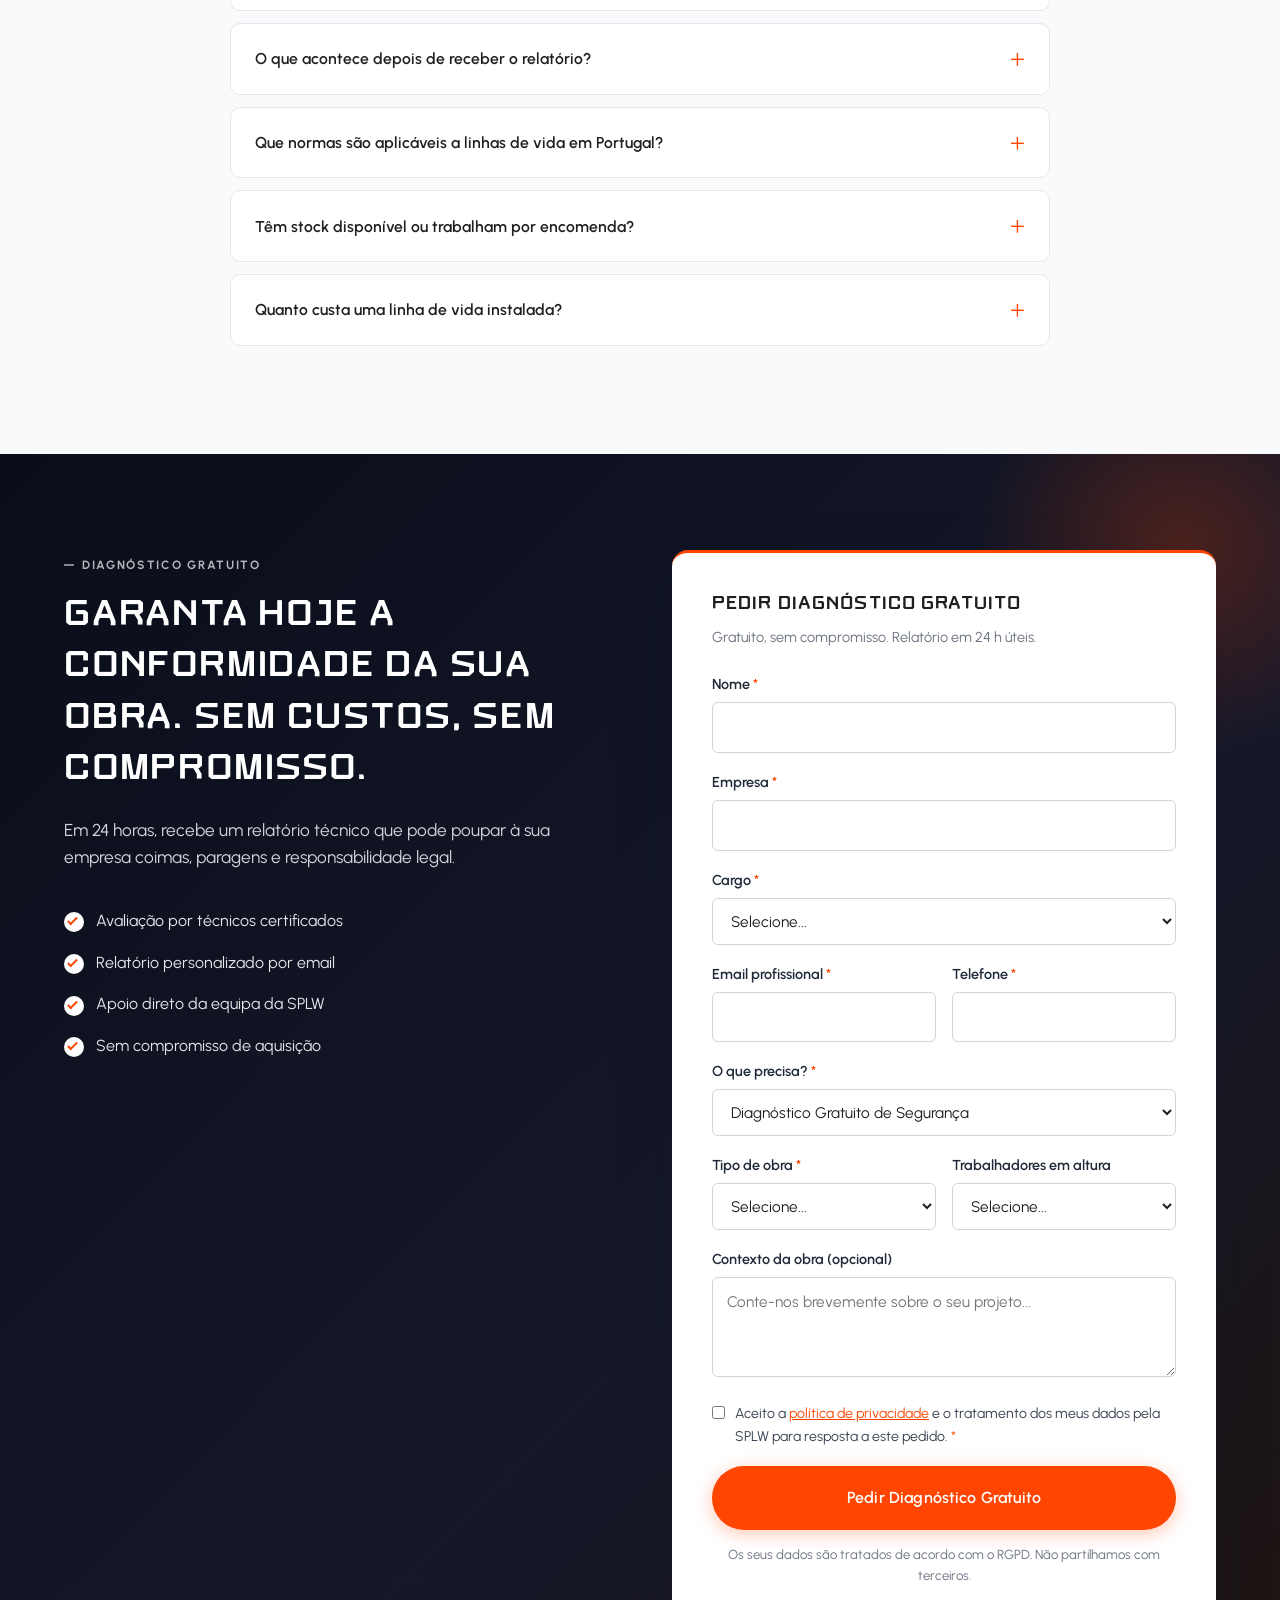
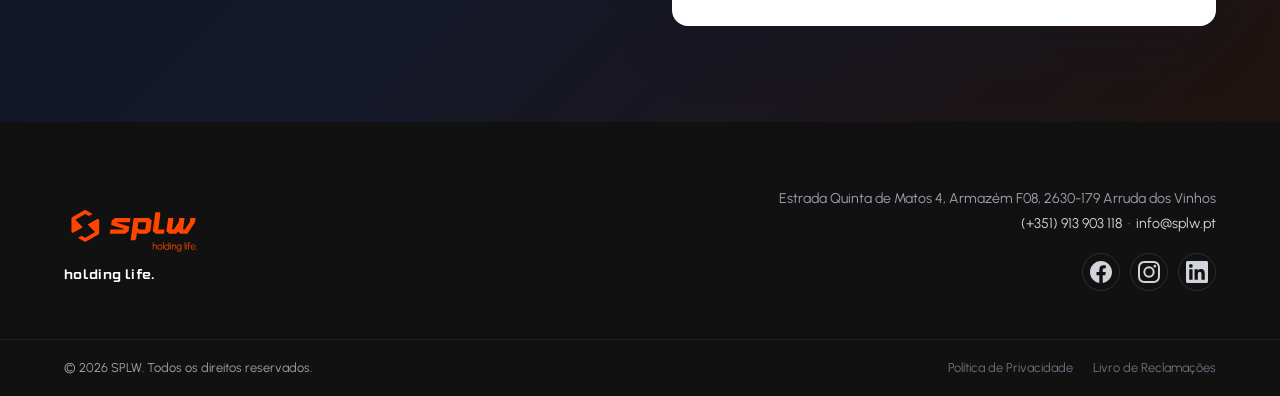
==== commit 59d574db: "fix: revert stat 3.º to direct ordinal char (same as working 6.º) Co-Authored-By: Claude Sonnet 4.6 " ====
--- a/index.html
+++ b/index.html
@@ -111,7 +111,7 @@
   <section class="stats-strip" aria-label="Portugal em números">
     <div class="container stats-strip__grid">
       <div class="stat-item">
-        <span class="stat-item__num">3.<sup>o</sup></span>
+        <span class="stat-item__num">3.º</span>
         <span class="stat-item__label">país da UE em acidentes de trabalho não mortais</span>
       </div>
       <div class="stat-item__sep" aria-hidden="true"></div>
--- a/assets/css/styles.css
+++ b/assets/css/styles.css
@@ -1167,7 +1167,7 @@
   line-height: 1;
   margin-bottom: 8px;
 }
-.stat-item__num sup { font-size: .5em; vertical-align: super; line-height: 0; }
+.stat-item__num sup { font-family: 'Inter', Arial, sans-serif; font-size: .5em; vertical-align: super; line-height: 0; font-weight: 700; }
 .hero__lead sup { font-size: .65em; vertical-align: super; line-height: 0; }
 .stat-item__label {
   font-size: .8rem;
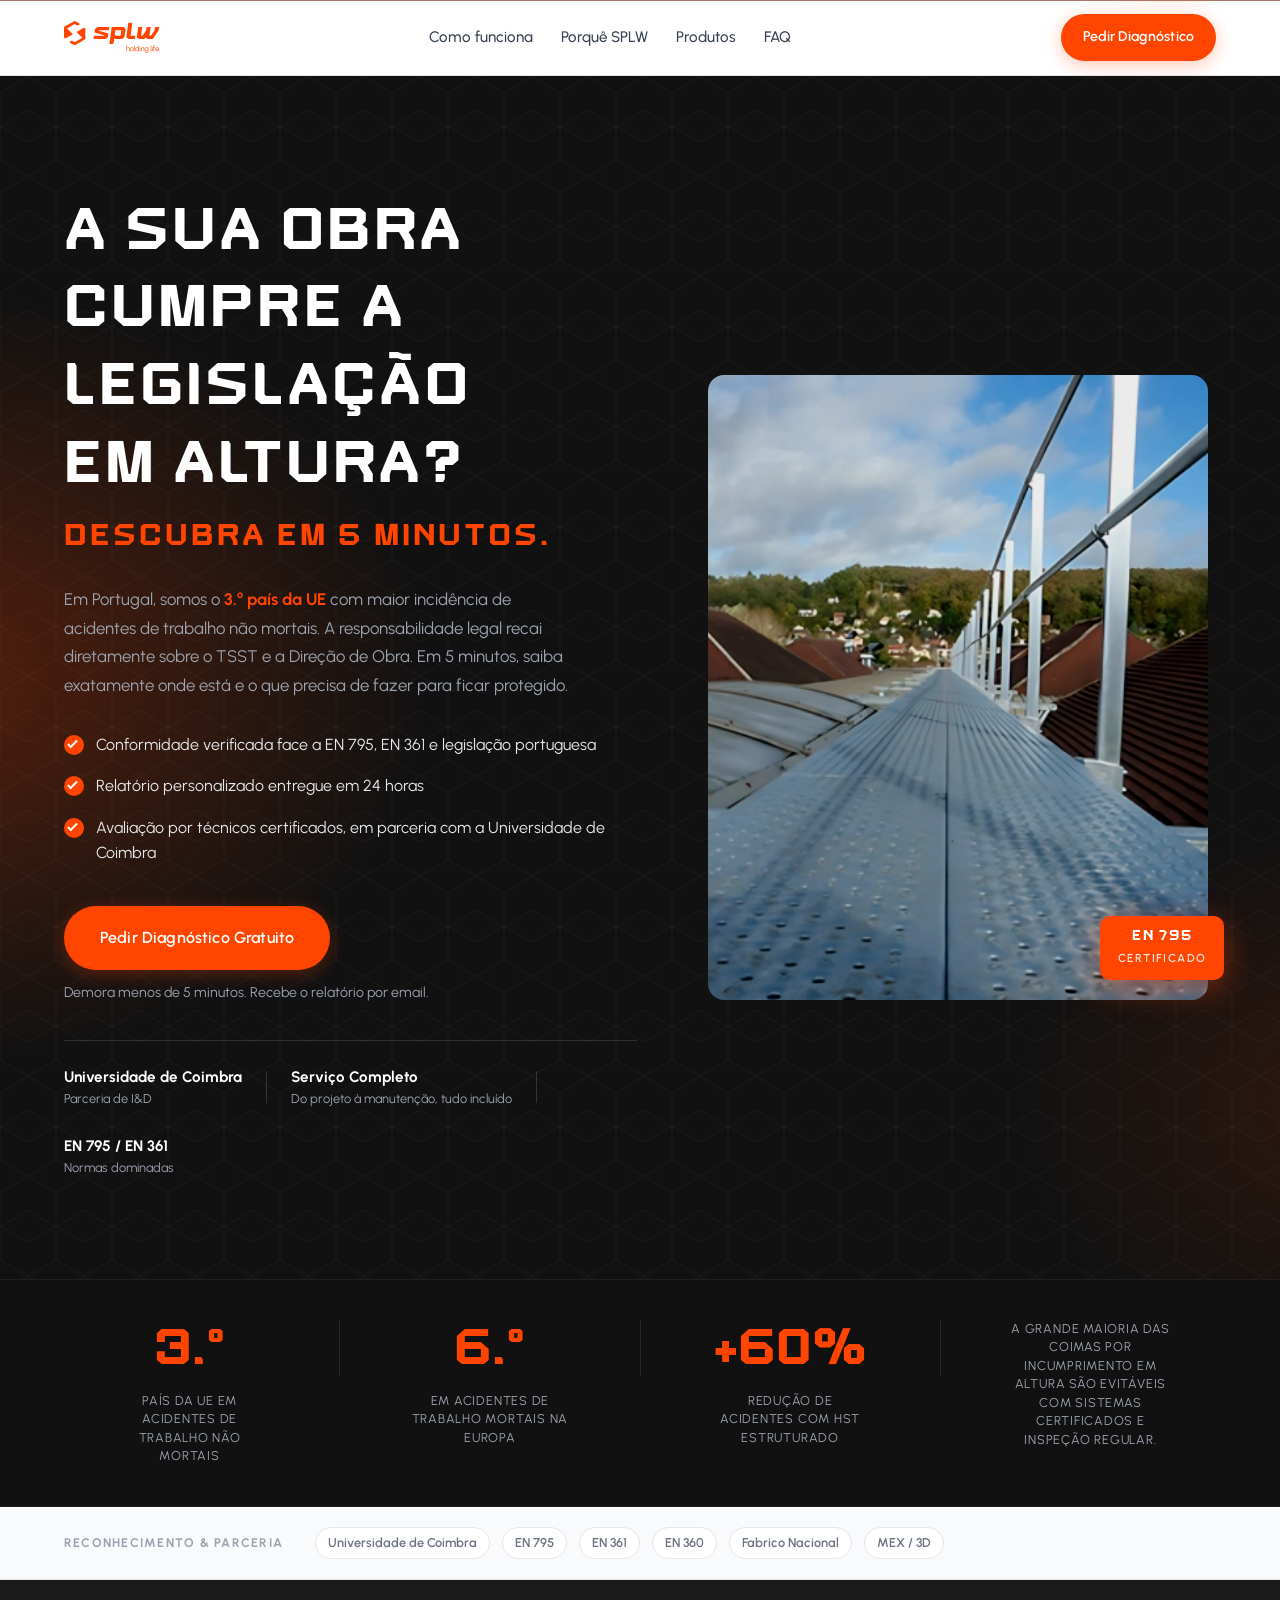
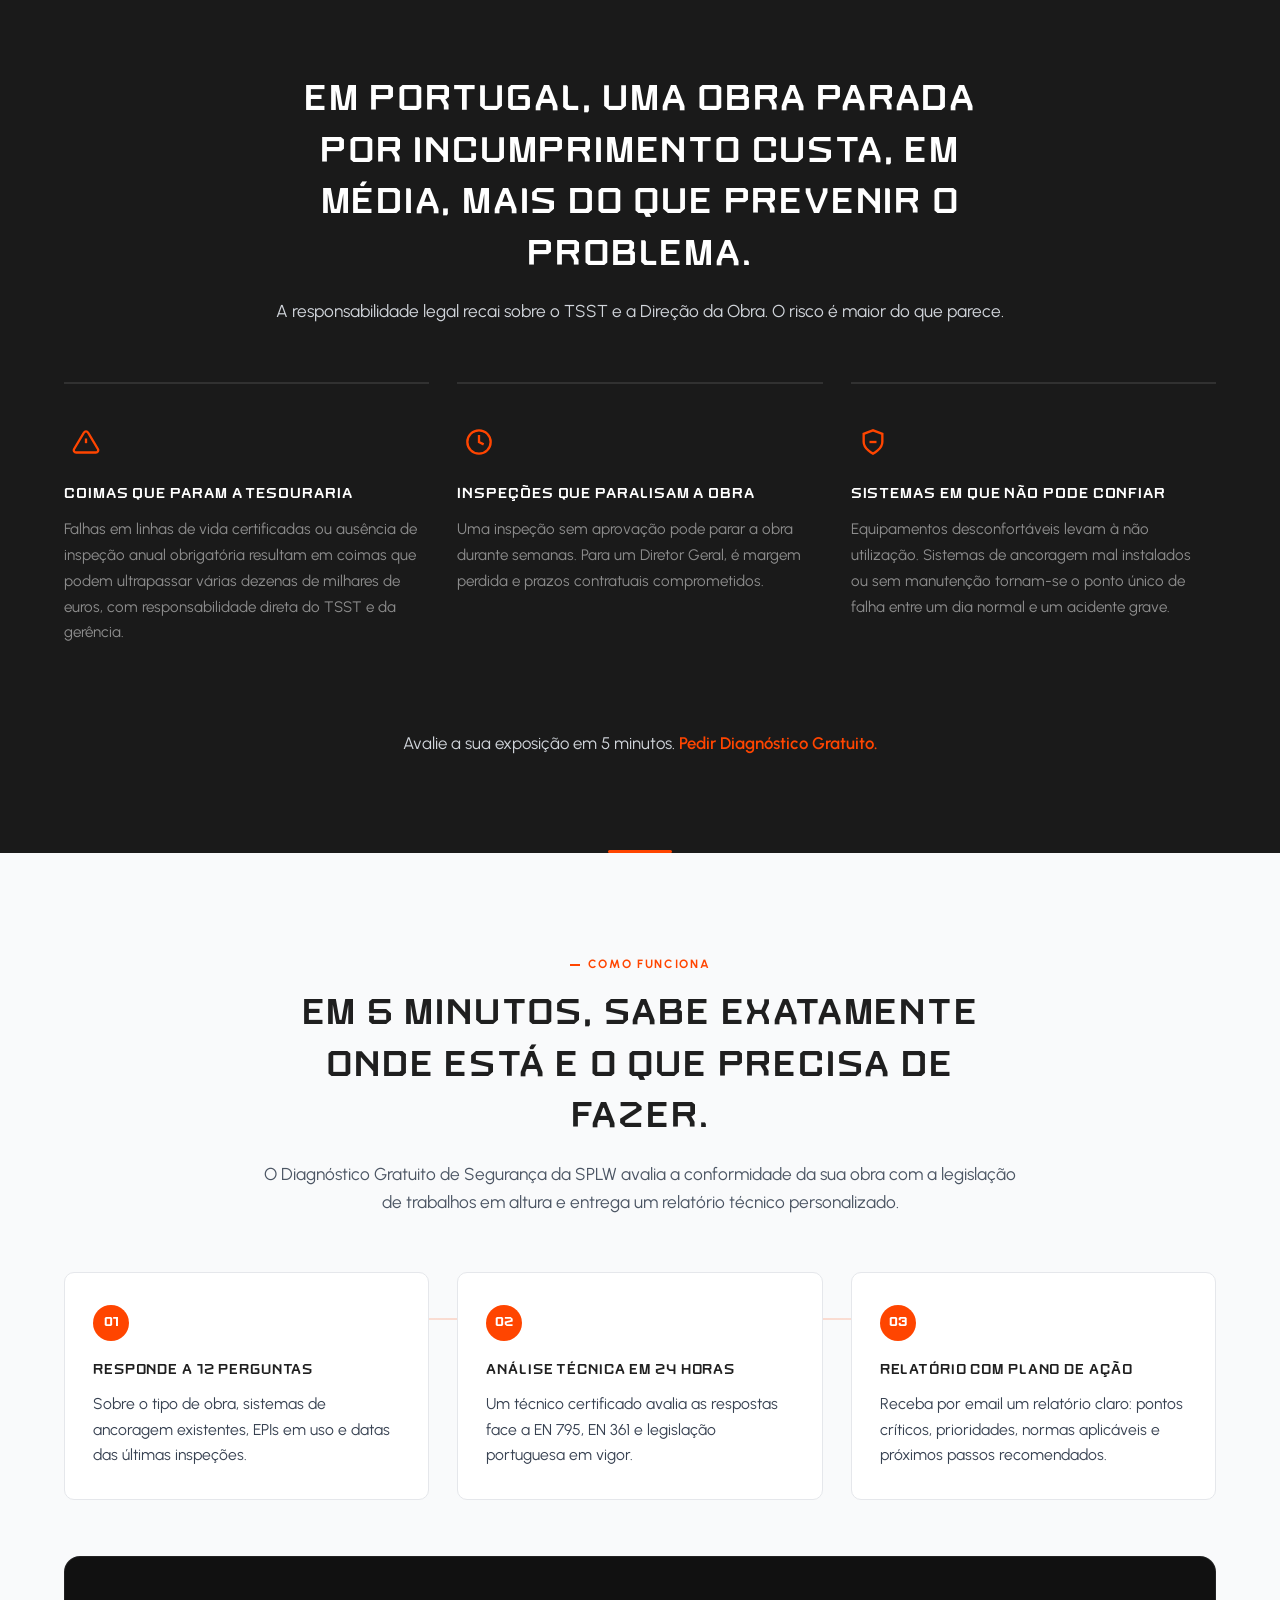
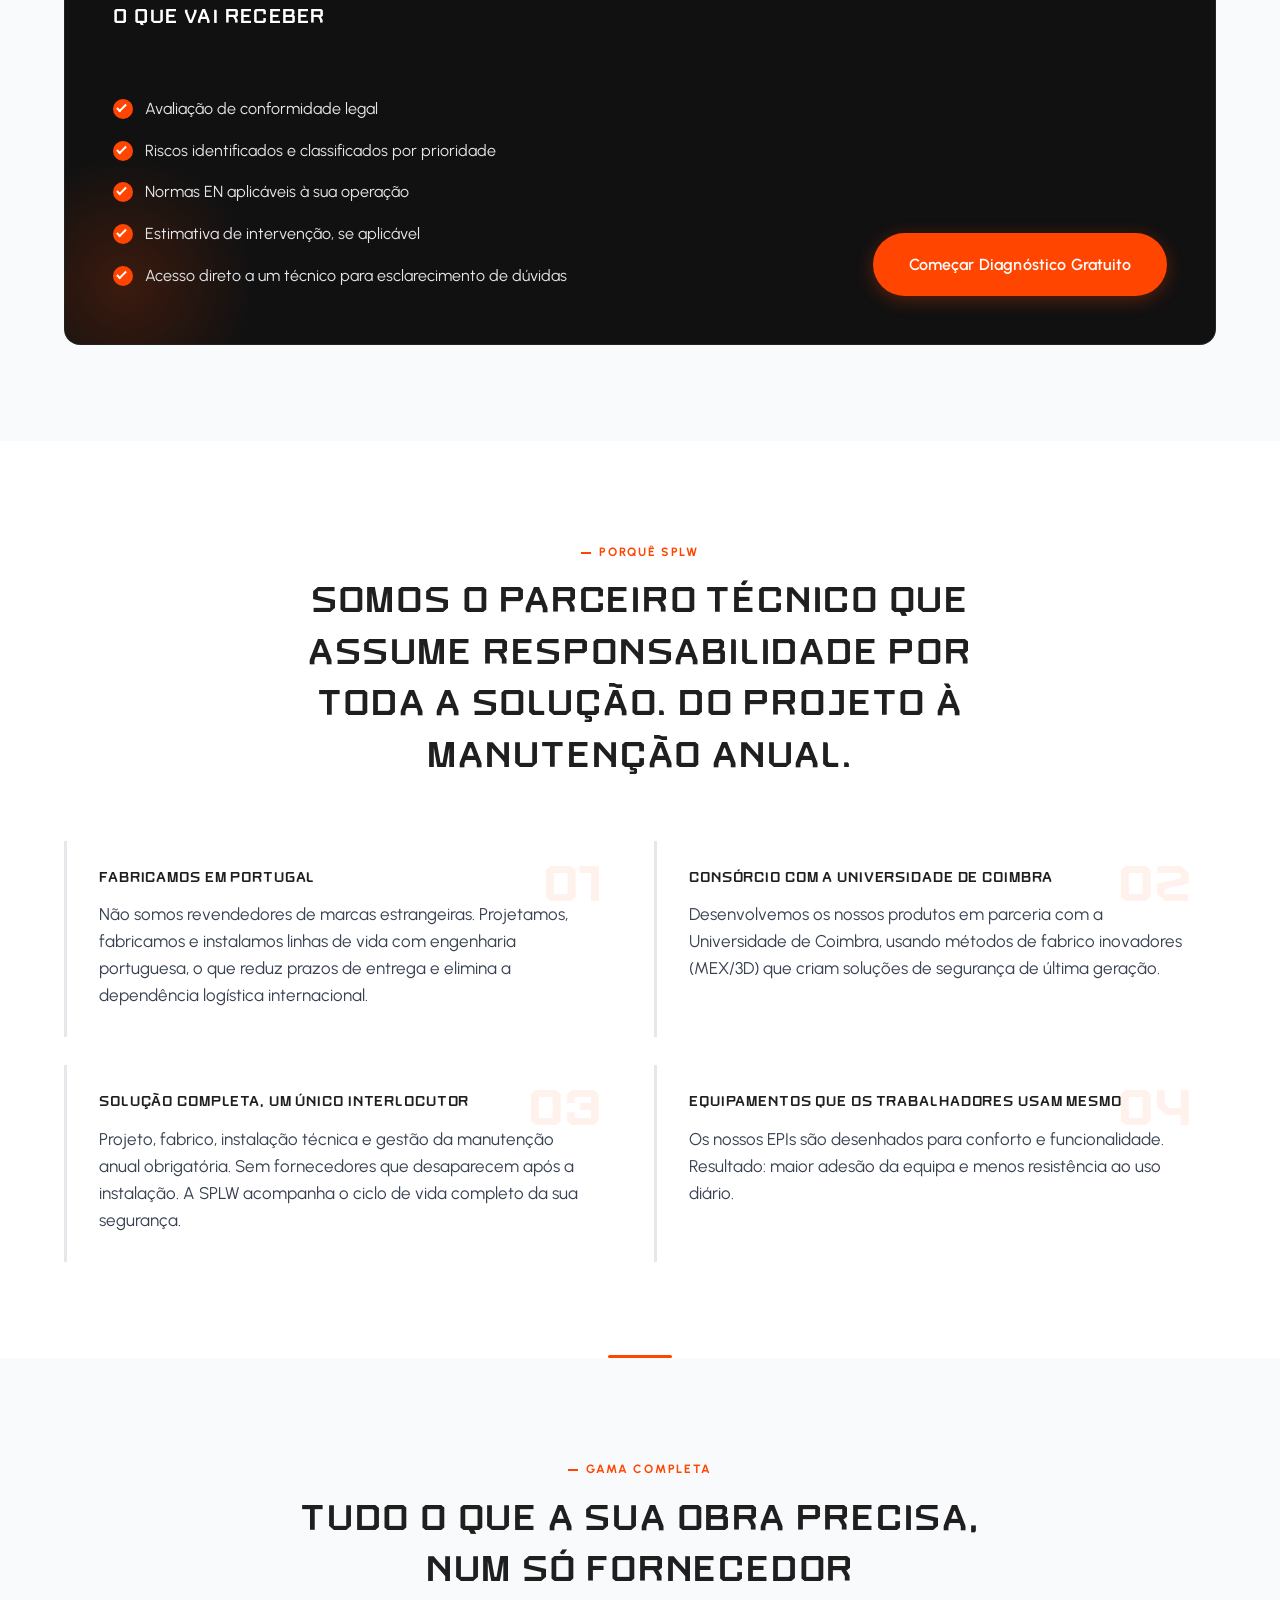
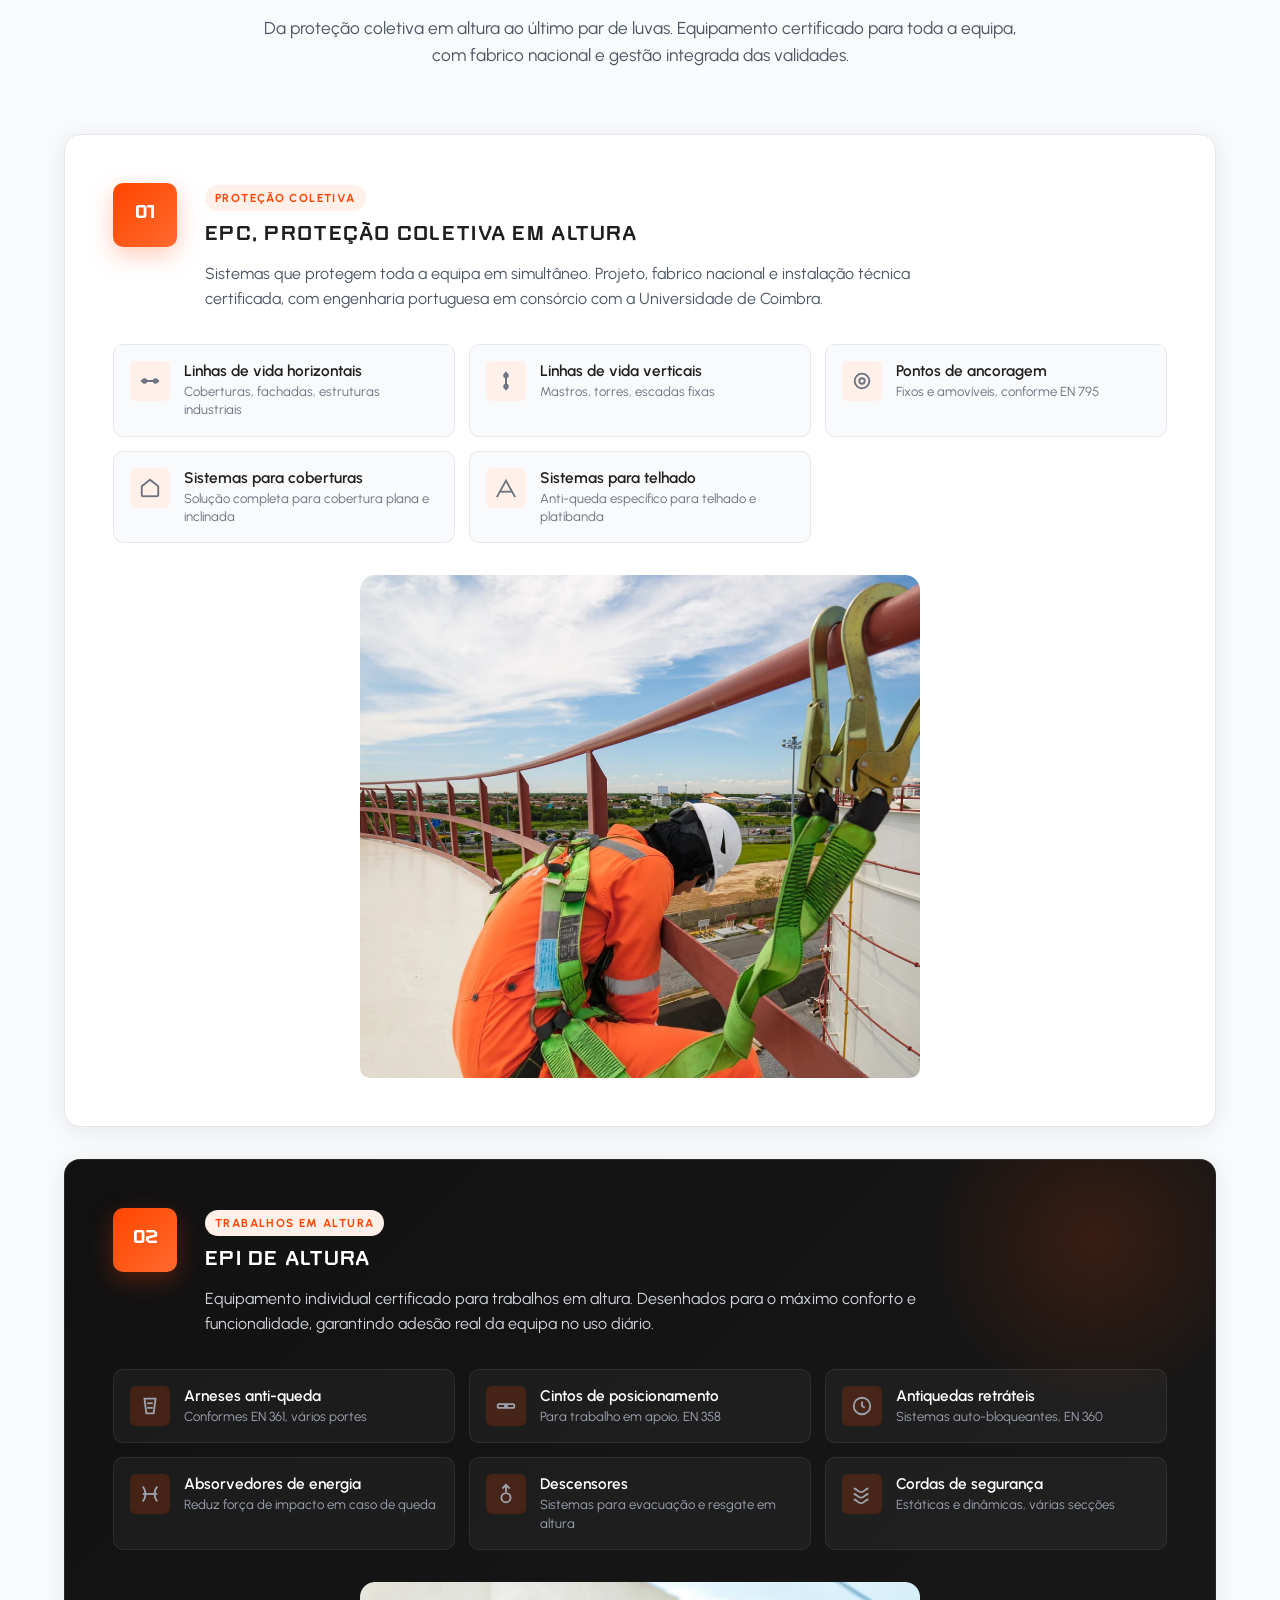
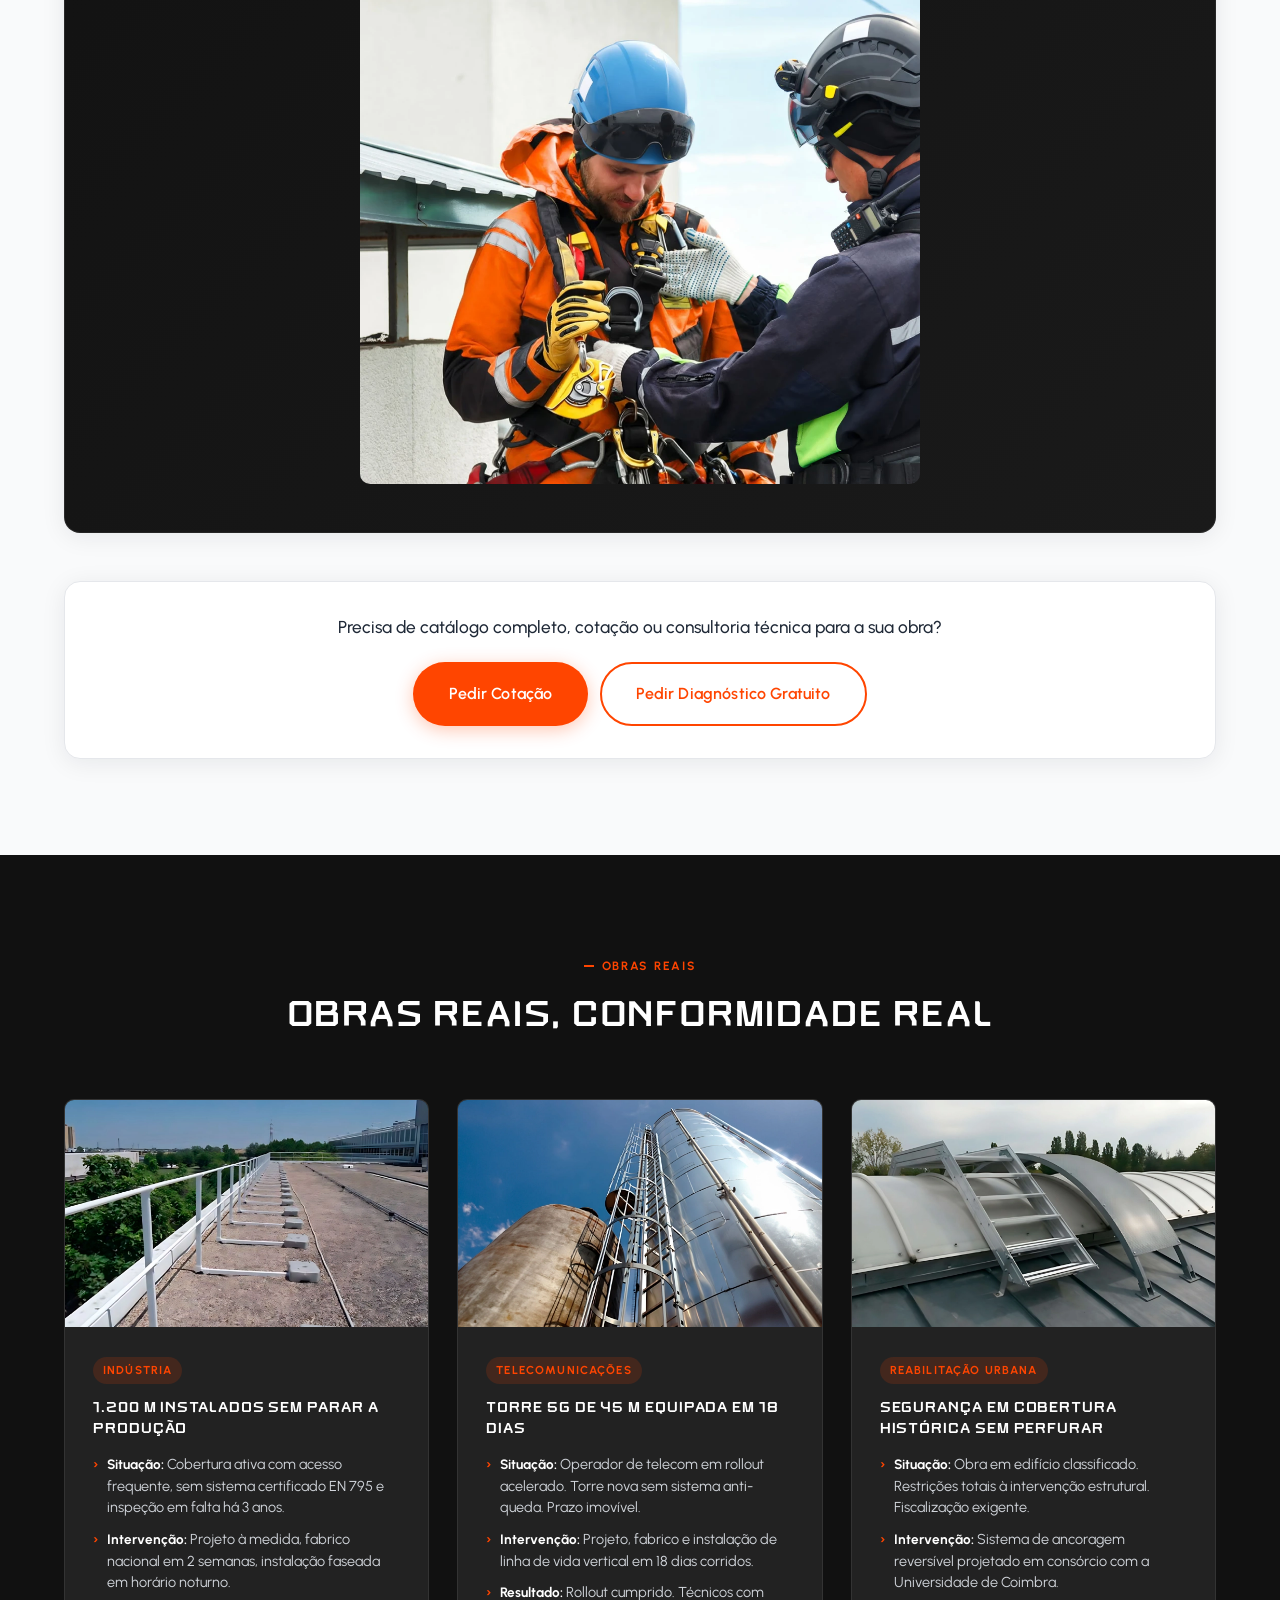
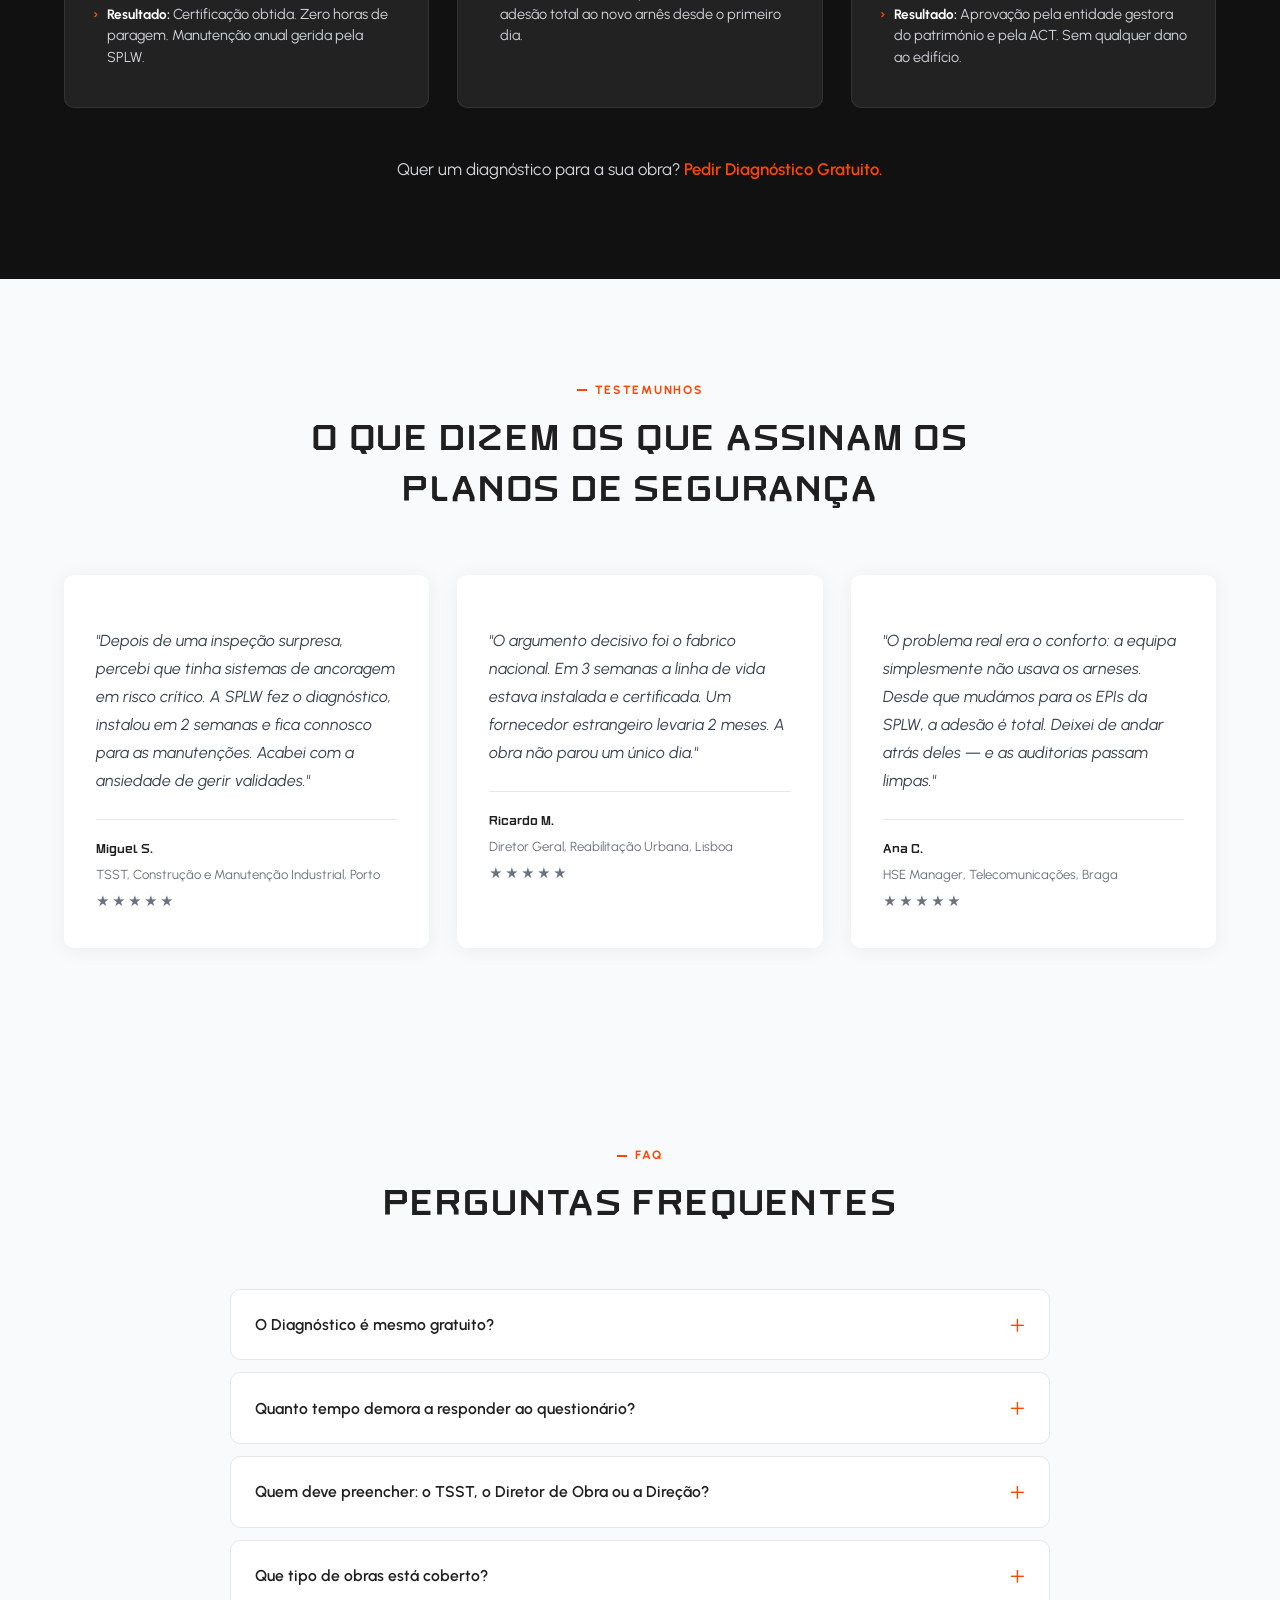
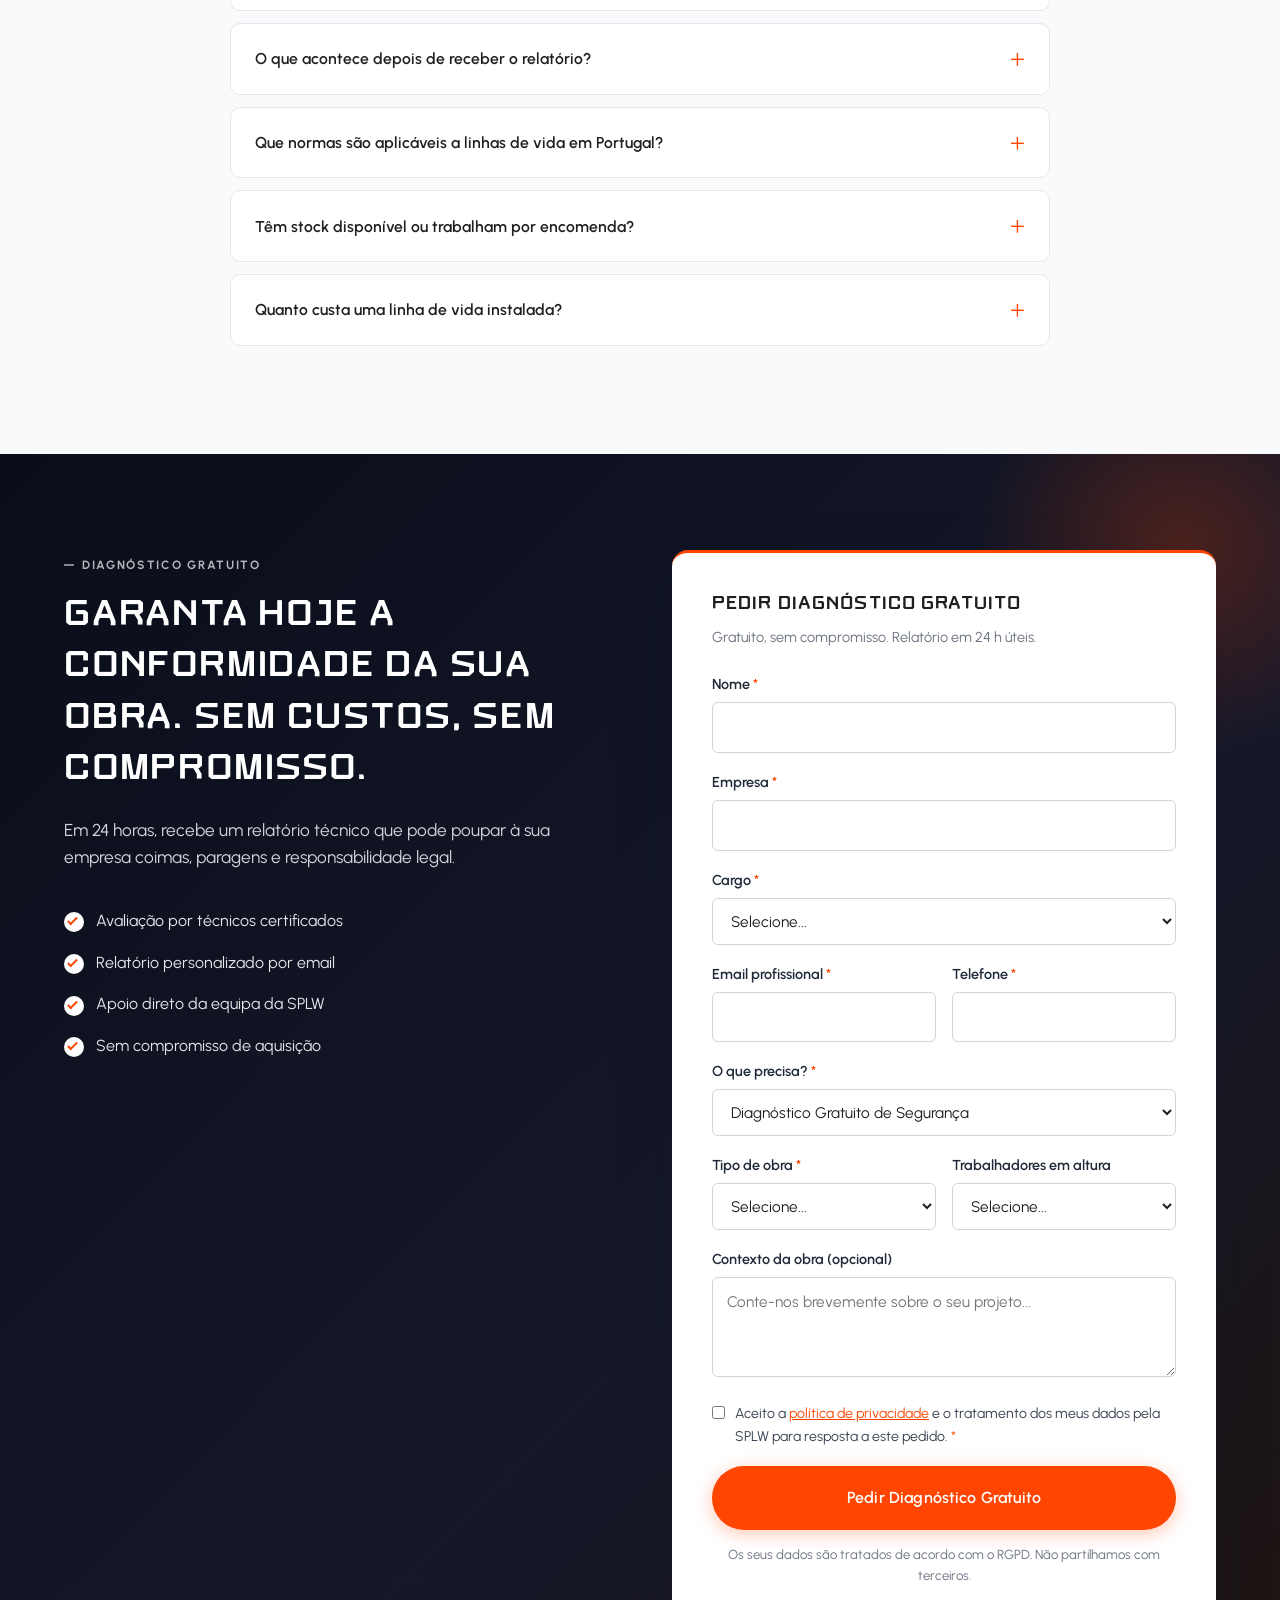
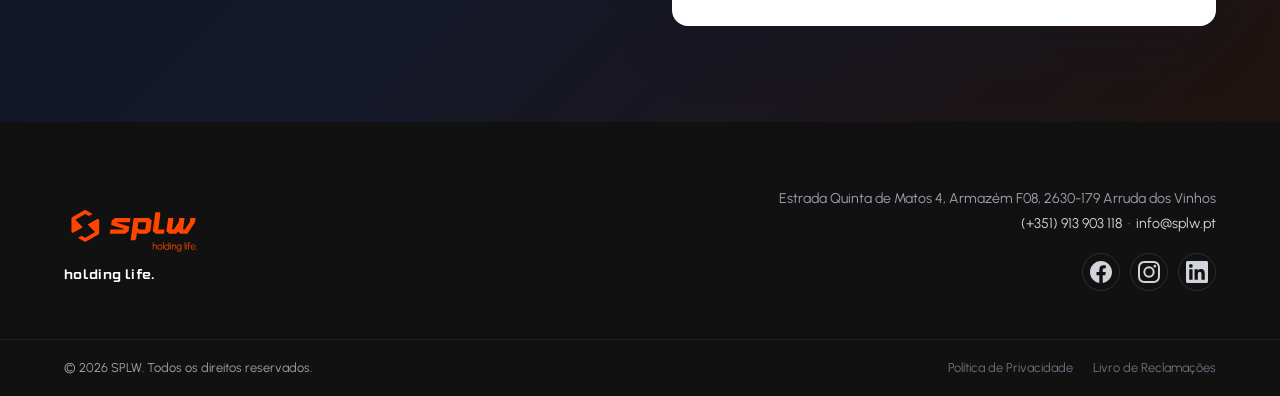
==== commit 36a3696f: "Add Google Tag Manager (GTM-KQ8XT2FH) Co-Authored-By: Claude Sonnet 4.6 <noreply@anthropic.com>" ====
--- a/index.html
+++ b/index.html
@@ -39,8 +39,20 @@
     gtag('js', new Date()); gtag('config', 'GA_MEASUREMENT_ID');
   </script>
   -->
+
+  <!-- Google Tag Manager -->
+  <script>(function(w,d,s,l,i){w[l]=w[l]||[];w[l].push({'gtm.start':
+  new Date().getTime(),event:'gtm.js'});var f=d.getElementsByTagName(s)[0],
+  j=d.createElement(s),dl=l!='dataLayer'?'&l='+l:'';j.async=true;j.src=
+  'https://www.googletagmanager.com/gtm.js?id='+i+dl;f.parentNode.insertBefore(j,f);
+  })(window,document,'script','dataLayer','GTM-KQ8XT2FH');</script>
+  <!-- End Google Tag Manager -->
 </head>
 <body>
+  <!-- Google Tag Manager (noscript) -->
+  <noscript><iframe src="https://www.googletagmanager.com/ns.html?id=GTM-KQ8XT2FH"
+  height="0" width="0" style="display:none;visibility:hidden"></iframe></noscript>
+  <!-- End Google Tag Manager (noscript) -->
 
   <!-- Sticky CTA Bar -->
   <div class="sticky-cta" id="stickyCta" aria-hidden="true">
--- a/assets/css/styles.css
+++ b/assets/css/styles.css
@@ -1146,7 +1146,7 @@
 }
 .stats-strip__grid {
   display: flex;
-  align-items: center;
+  align-items: flex-start;
   justify-content: space-between;
   gap: 24px;
   flex-wrap: wrap;
